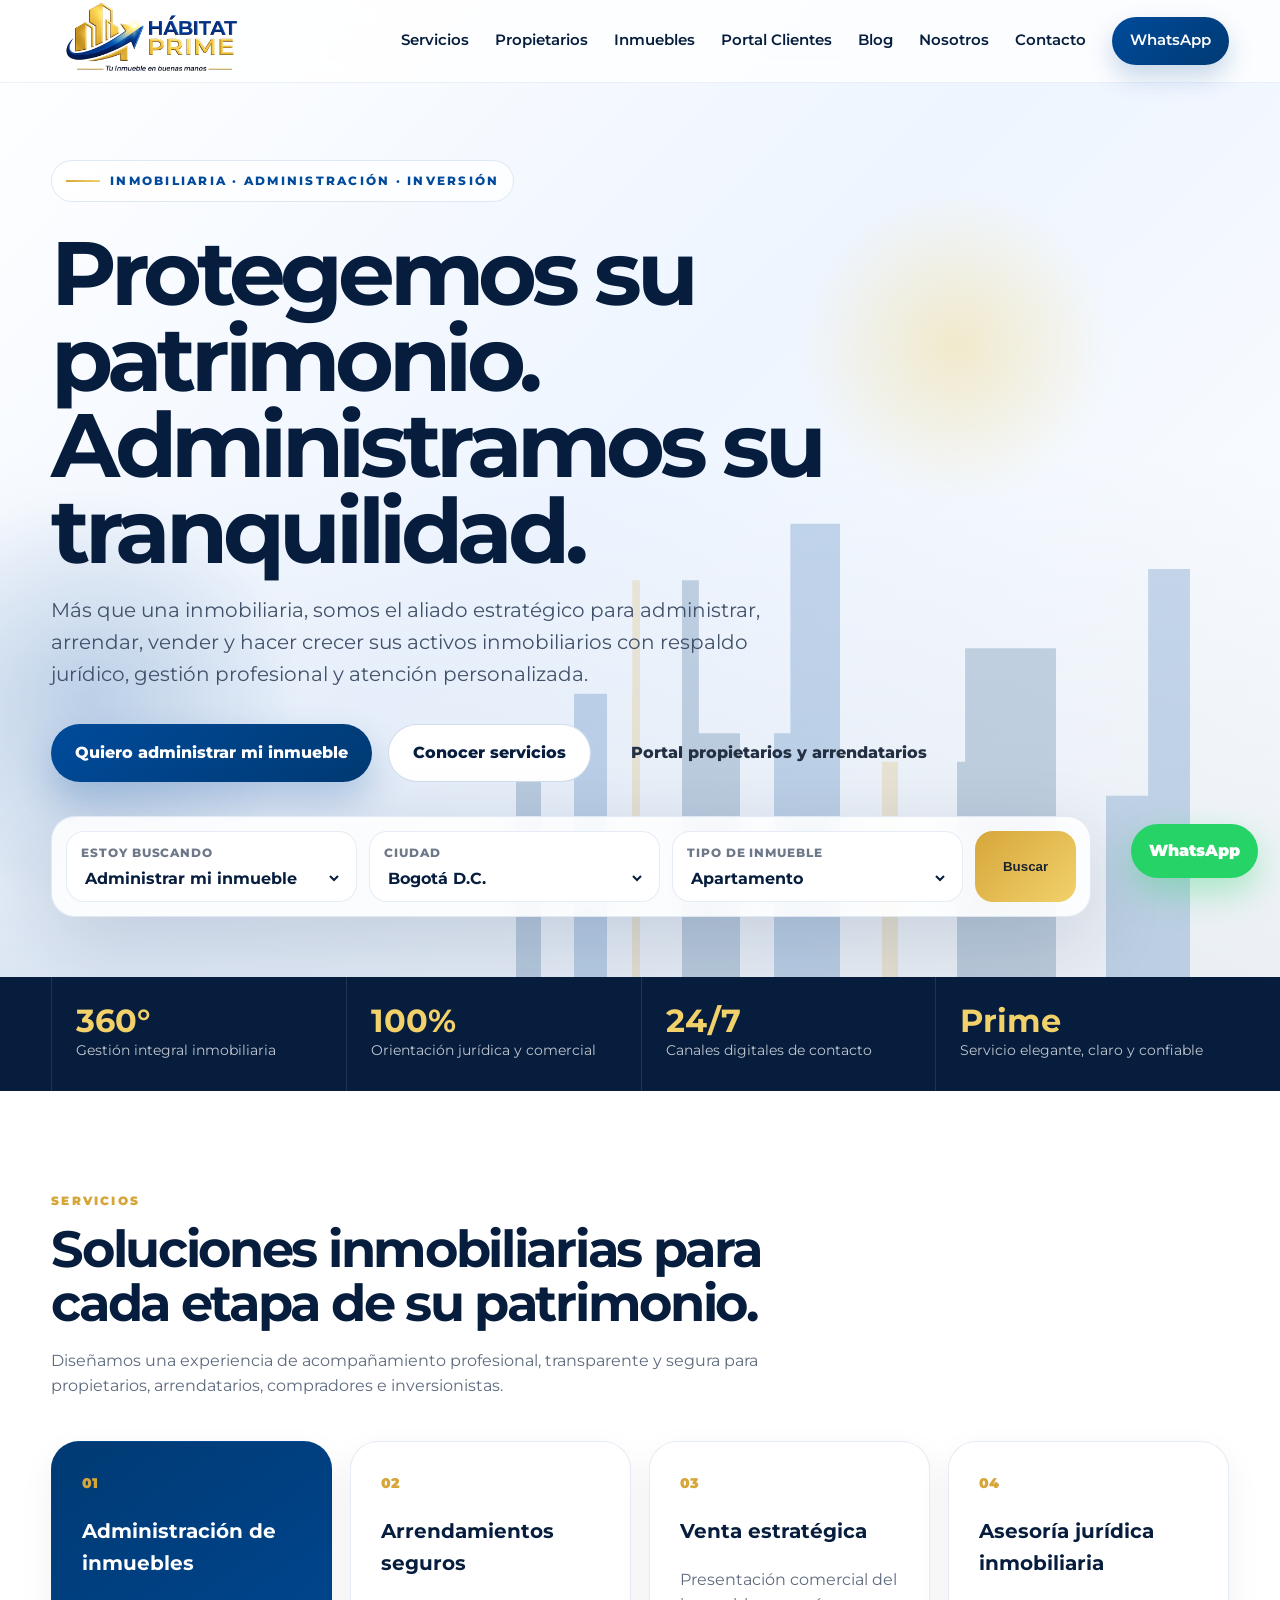
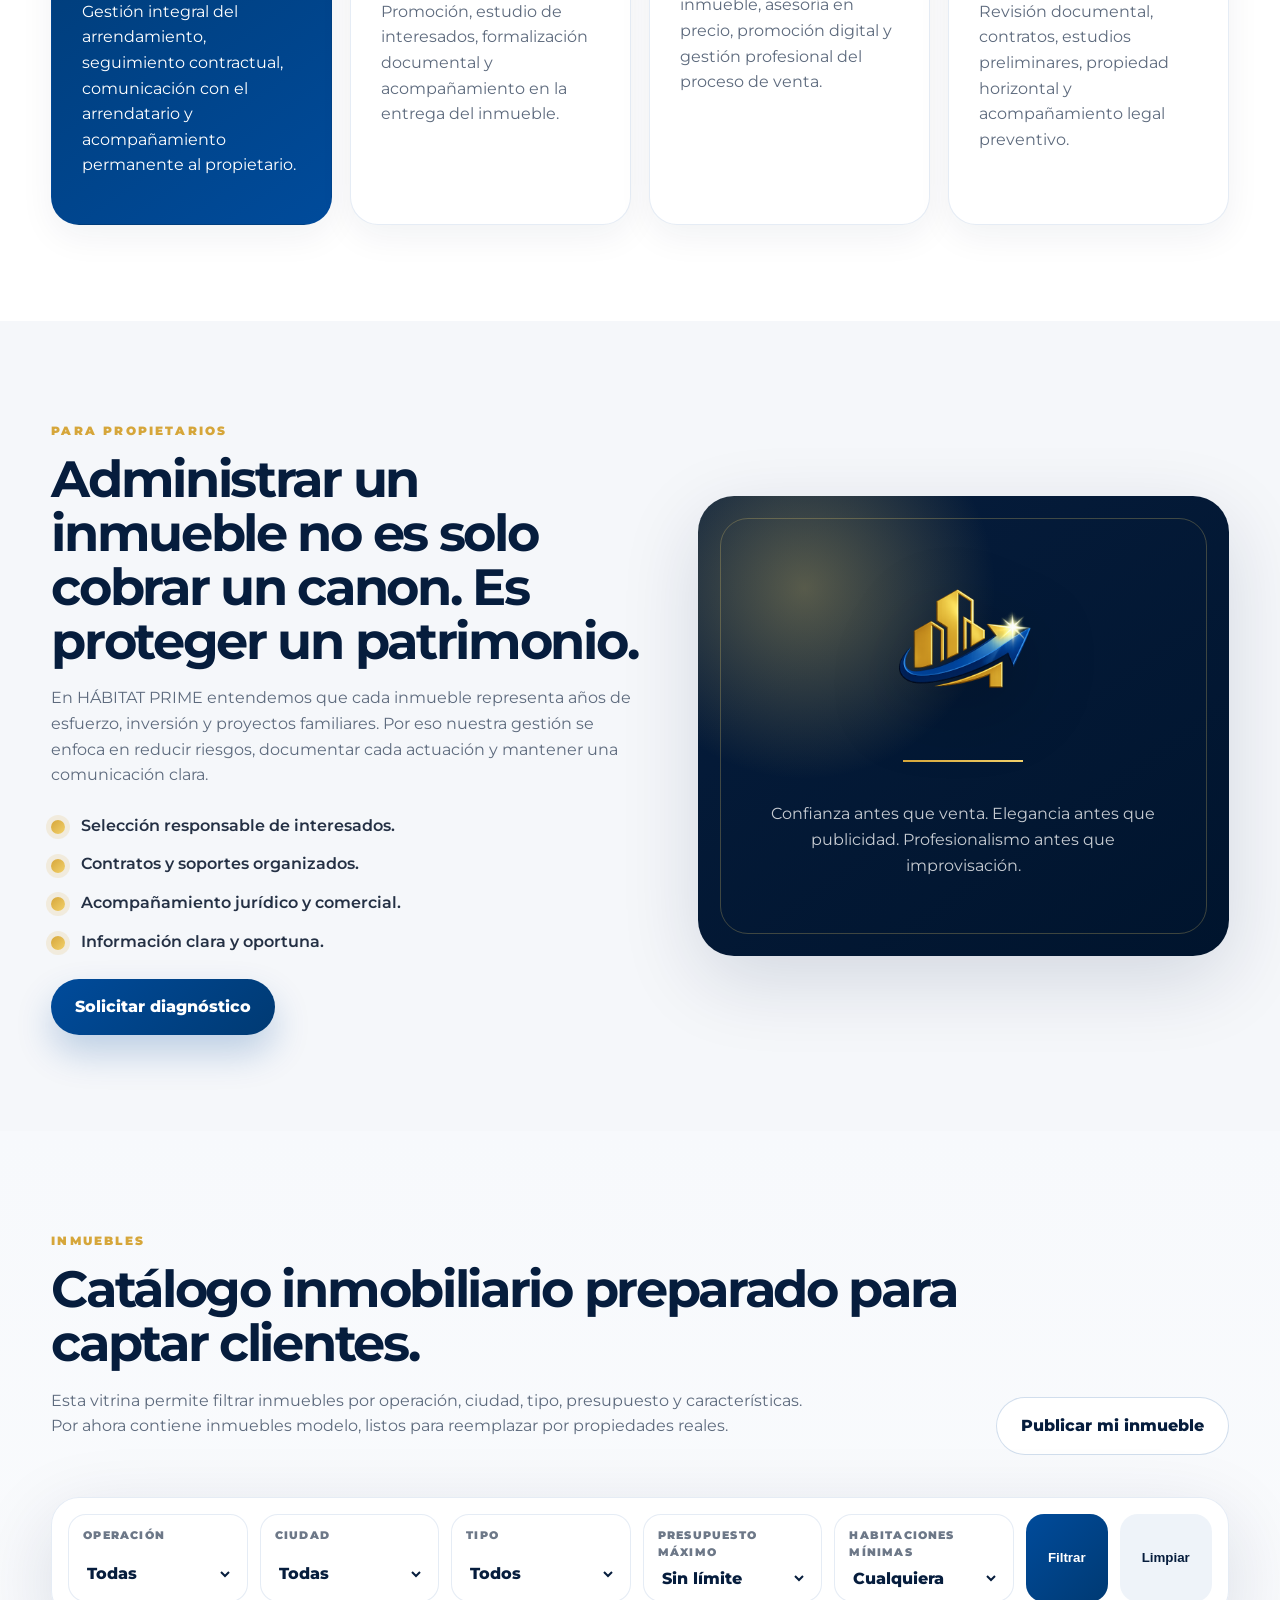
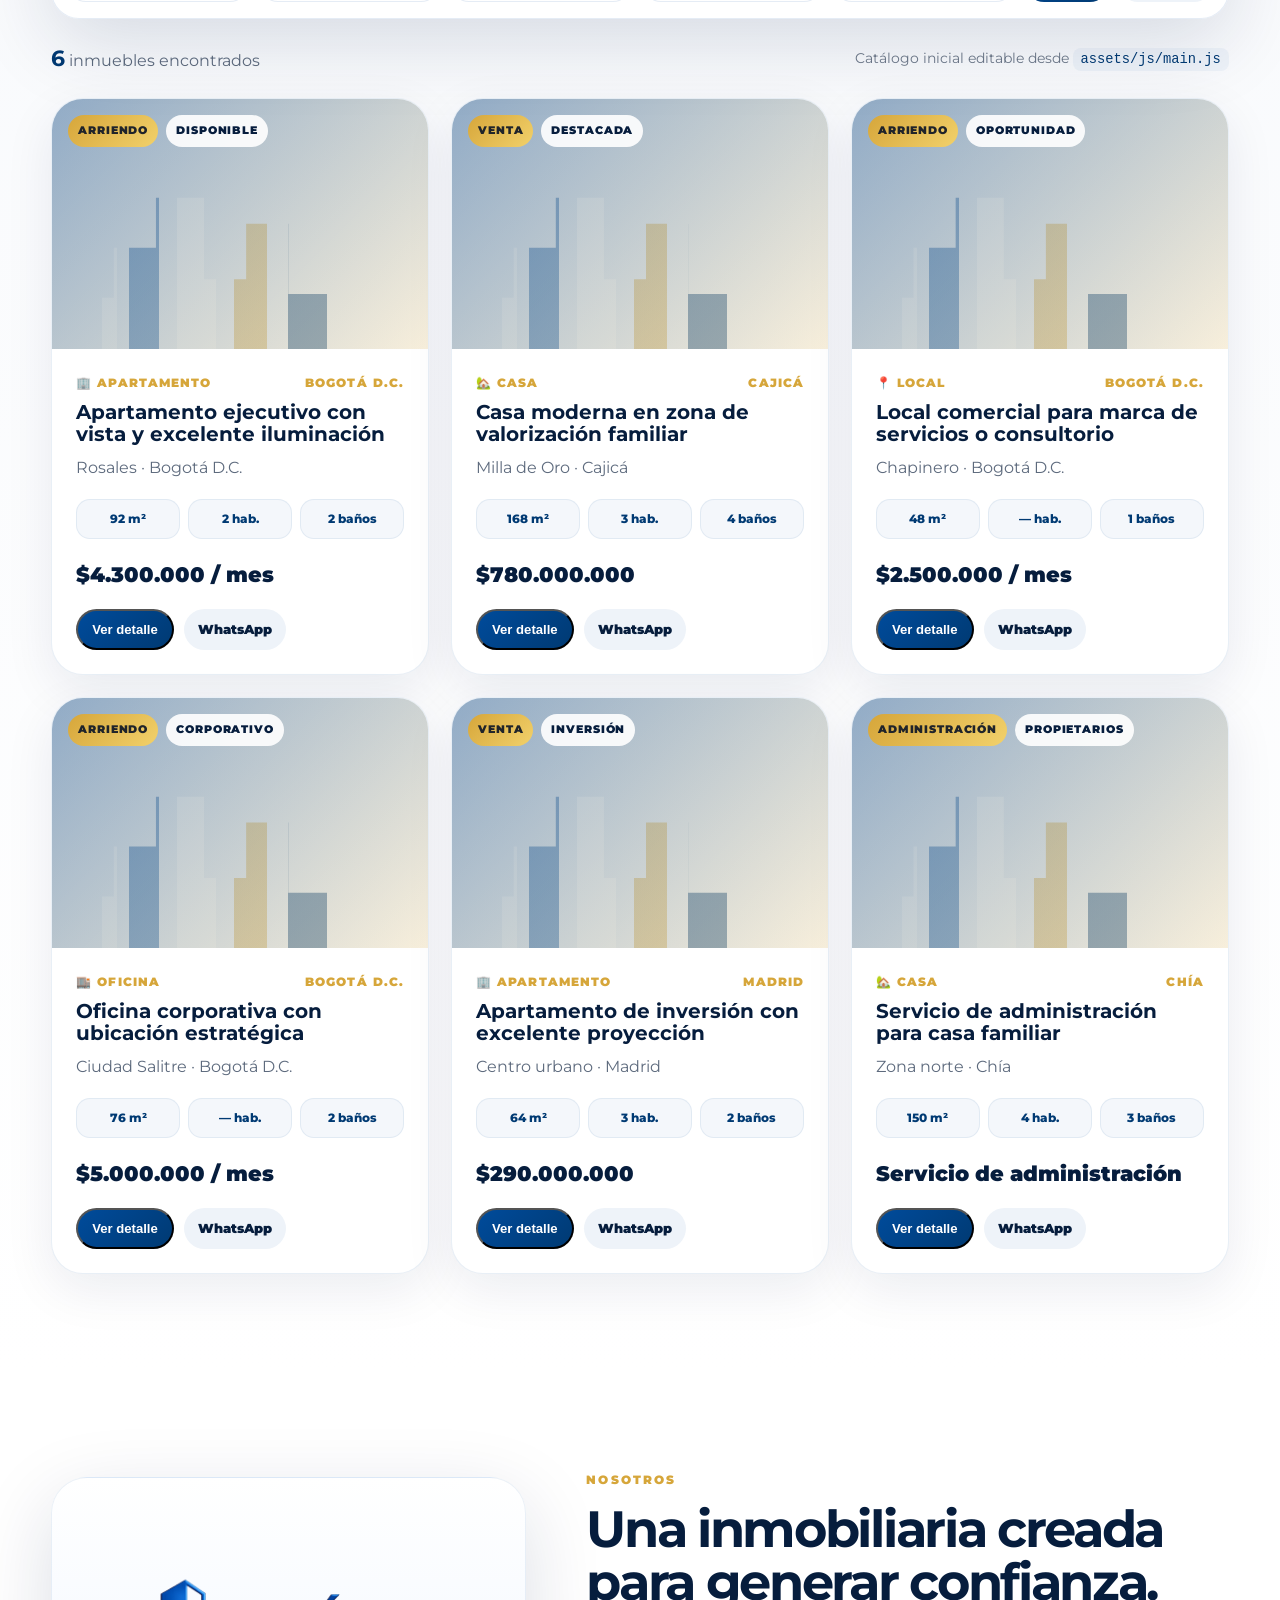
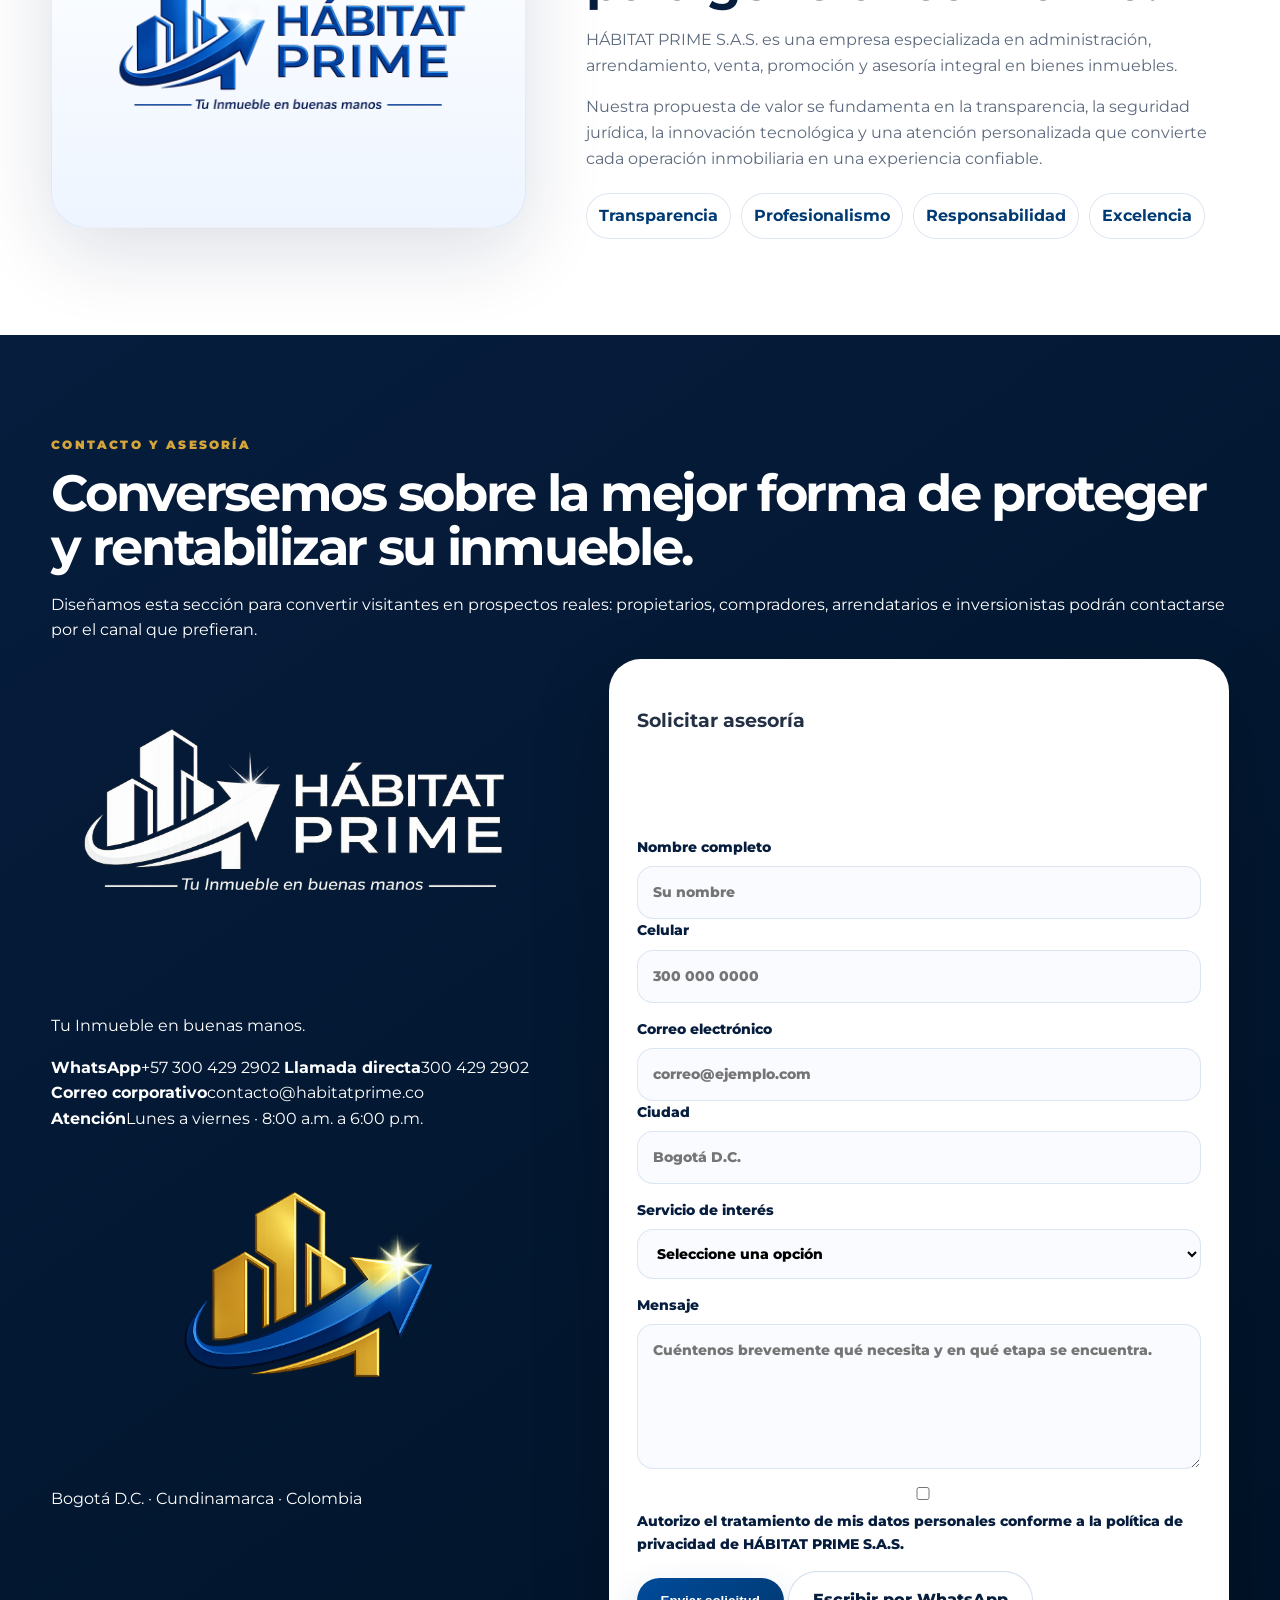
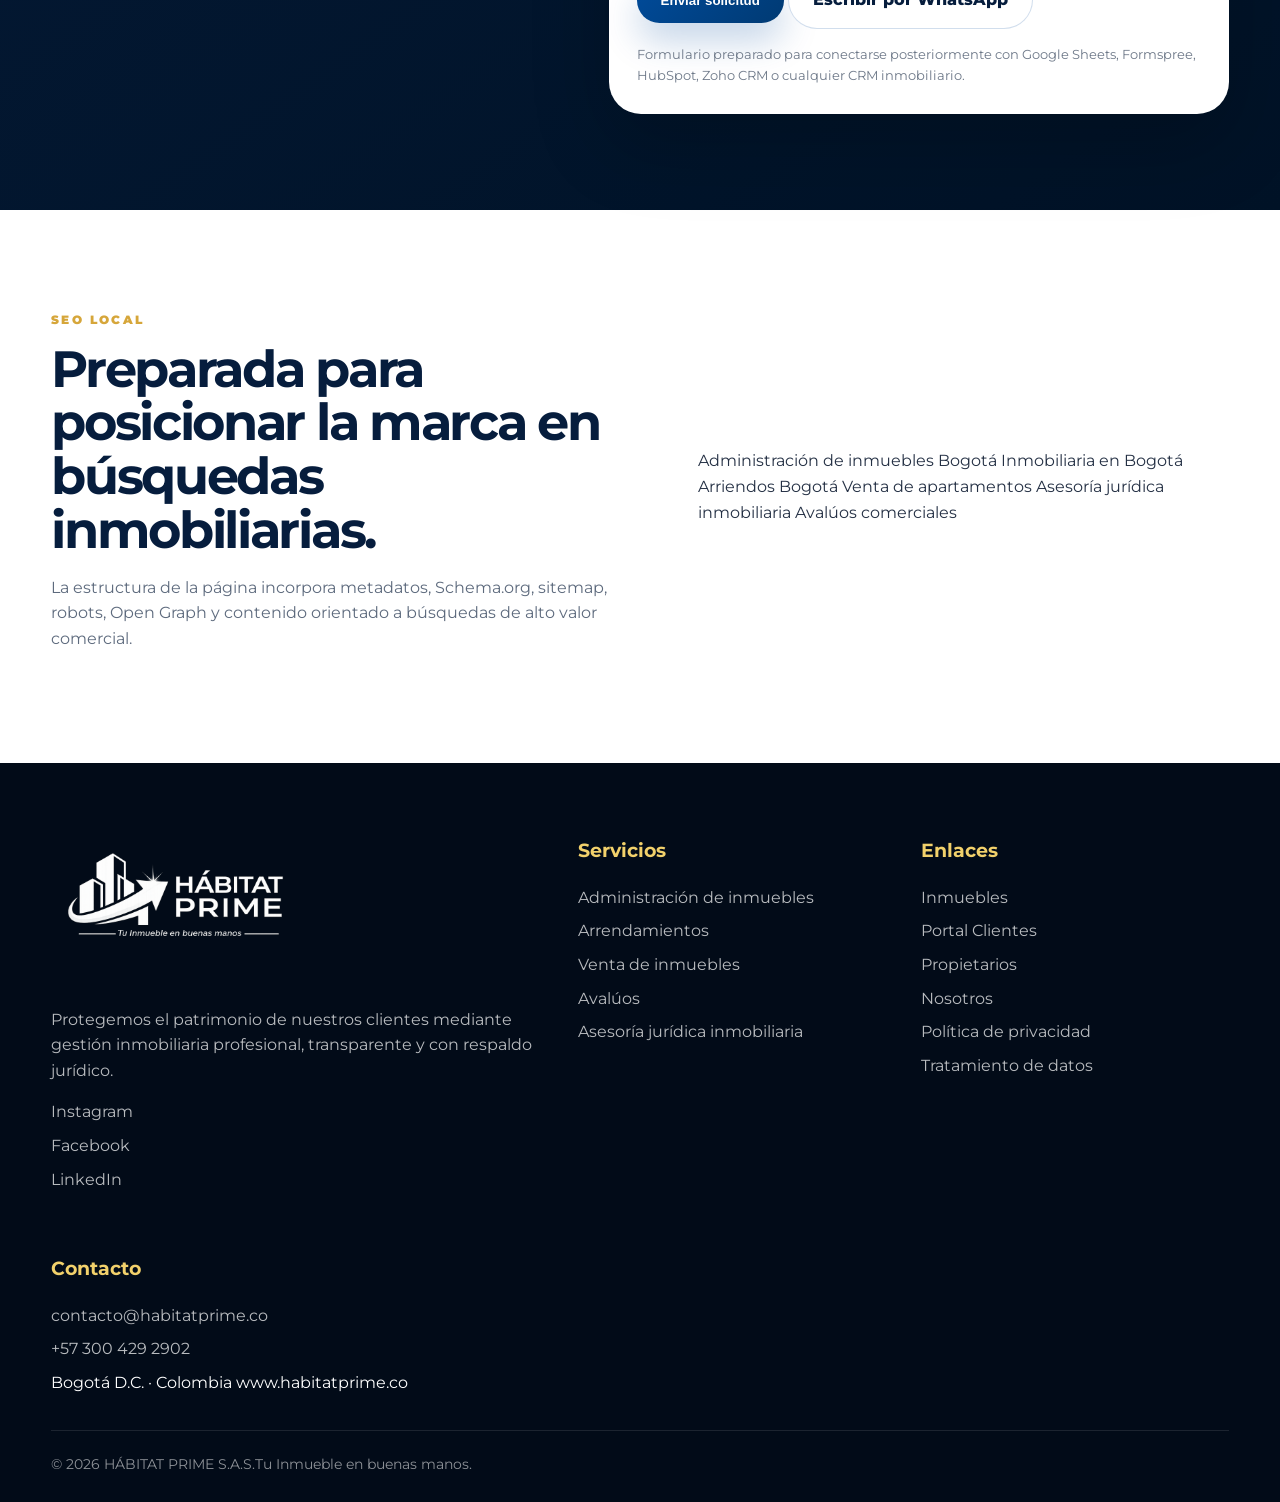
==== index.html @ bfdd6304 "Update index.html" ====
<!doctype html>
<html lang="es-CO">
<head>
  <meta charset="utf-8" />
  <meta name="viewport" content="width=device-width, initial-scale=1" />
  <title>HÁBITAT PRIME S.A.S. | Tu Inmueble en buenas manos</title>
  <meta name="description" content="HÁBITAT PRIME S.A.S. administra, arrienda y vende inmuebles con respaldo jurídico, transparencia y acompañamiento profesional en Colombia." />
  <meta name="theme-color" content="#003A73" />
  <link rel="canonical" href="https://www.habitatprime.co/" />
  <meta property="og:title" content="HÁBITAT PRIME S.A.S. | Tu Inmueble en buenas manos" />
  <meta property="og:description" content="Soluciones inmobiliarias integrales para proteger, administrar y hacer crecer su patrimonio." />
  <meta property="og:type" content="website" />
  <meta property="og:url" content="https://www.habitatprime.co/" />
  <meta property="og:image" content="https://www.habitatprime.co/assets/img/logo-oficial.png" />

  <meta name="robots" content="index, follow" />
  <meta name="author" content="HÁBITAT PRIME S.A.S." />
  <meta name="keywords" content="inmobiliaria Bogotá, administración de inmuebles, arriendos Bogotá, venta de inmuebles, asesoría jurídica inmobiliaria, HÁBITAT PRIME" />
  <meta property="og:site_name" content="HÁBITAT PRIME S.A.S." />
  <meta property="og:locale" content="es_CO" />
  <meta name="twitter:card" content="summary_large_image" />
  <meta name="twitter:title" content="HÁBITAT PRIME S.A.S. | Tu Inmueble en buenas manos" />
  <meta name="twitter:description" content="Administración, arriendo y venta de inmuebles con respaldo jurídico y gestión profesional." />
  <meta name="twitter:image" content="https://www.habitatprime.co/assets/img/logo-oficial.png" />
  <link rel="icon" href="assets/img/isotipo.png" />
  <link rel="preconnect" href="https://fonts.googleapis.com">
  <link rel="preconnect" href="https://fonts.gstatic.com" crossorigin>
  <link href="https://fonts.googleapis.com/css2?family=Montserrat:wght@400;500;600;700;800&display=swap" rel="stylesheet">
  <link rel="stylesheet" href="assets/css/styles.css" />
  <script type="application/ld+json">
  {
    "@context": "https://schema.org",
    "@type": "RealEstateAgent",
    "name": "HÁBITAT PRIME S.A.S.",
    "url": "https://www.habitatprime.co/",
    "logo": "https://www.habitatprime.co/assets/img/logo-oficial.png",
    "email": "contacto@habitatprime.co",
    "telephone": "+573004292902",
    "slogan": "Tu Inmueble en buenas manos",
    "areaServed": "Colombia",
    "sameAs": []
  }
  </script>
  <meta name="application-name" content="HÁBITAT PRIME Portal" />
</head>
<body>
  <a class="skip-link" href="#contenido">Saltar al contenido</a>
  <header class="site-header" id="top">
    <nav class="nav wrap" aria-label="Navegación principal">
      <a class="brand" href="#top" aria-label="HÁBITAT PRIME inicio">
        <img src="assets/img/logo-oficial.png" alt="HÁBITAT PRIME S.A.S." />
      </a>
      <button class="menu-toggle" type="button" aria-label="Abrir menú" aria-expanded="false">
        <span></span><span></span><span></span>
      </button>
      <div class="nav-links" data-menu>
        <a href="#servicios">Servicios</a>
        <a href="#propietarios">Propietarios</a>
        <a href="#inmuebles">Inmuebles</a>
        <a href="portal.html">Portal Clientes</a>
        
        <a href="blog.html">Blog</a>
        <a href="#nosotros">Nosotros</a>
        <a href="#contacto">Contacto</a>
        <a class="nav-cta" href="https://wa.me/573004292902?text=Hola%20H%C3%81BITAT%20PRIME%2C%20quiero%20recibir%20asesor%C3%ADa%20inmobiliaria." target="_blank" rel="noopener">WhatsApp</a>
      </div>
    </nav>
  </header>

  <main id="contenido">
    <section class="hero" aria-label="Portada HÁBITAT PRIME">
      <div class="hero-bg" aria-hidden="true">
        <div class="skyline"></div>
        <div class="orb orb-one"></div>
        <div class="orb orb-two"></div>
      </div>
      <div class="hero-content wrap">
        <div class="eyebrow"><span></span> Inmobiliaria · Administración · Inversión</div>
        <h1>Protegemos su patrimonio. Administramos su tranquilidad.</h1>
        <p>Más que una inmobiliaria, somos el aliado estratégico para administrar, arrendar, vender y hacer crecer sus activos inmobiliarios con respaldo jurídico, gestión profesional y atención personalizada.</p>
        <div class="hero-actions">
          <a class="btn btn-primary" href="https://wa.me/573004292902?text=Hola%20H%C3%81BITAT%20PRIME%2C%20quiero%20administrar%20mi%20inmueble." target="_blank" rel="noopener">Quiero administrar mi inmueble</a>
          <a class="btn btn-secondary" href="#servicios">Conocer servicios</a>
          <a class="btn btn-ghost" href="portal.html">Portal propietarios y arrendatarios</a>
        </div>
        <form class="search-card" aria-label="Buscador inicial de inmuebles" onsubmit="event.preventDefault(); window.location.hash='inmuebles';">
          <label>
            <span>Estoy buscando</span>
            <select>
              <option>Administrar mi inmueble</option>
              <option>Arrendar</option>
              <option>Comprar</option>
              <option>Vender</option>
            </select>
          </label>
          <label>
            <span>Ciudad</span>
            <select>
              <option>Bogotá D.C.</option>
              <option>Cundinamarca</option>
              <option>Otra ciudad</option>
            </select>
          </label>
          <label>
            <span>Tipo de inmueble</span>
            <select>
              <option>Apartamento</option>
              <option>Casa</option>
              <option>Local</option>
              <option>Oficina</option>
              <option>Bodega</option>
            </select>
          </label>
          <button type="submit">Buscar</button>
        </form>
      </div>
    </section>

    <section class="trust-band" aria-label="Indicadores de confianza">
      <div class="wrap trust-grid">
        <article><strong>360°</strong><span>Gestión integral inmobiliaria</span></article>
        <article><strong>100%</strong><span>Orientación jurídica y comercial</span></article>
        <article><strong>24/7</strong><span>Canales digitales de contacto</span></article>
        <article><strong>Prime</strong><span>Servicio elegante, claro y confiable</span></article>
      </div>
    </section>

    <section class="section services" id="servicios">
      <div class="wrap">
        <div class="section-head">
          <span class="section-kicker">Servicios</span>
          <h2>Soluciones inmobiliarias para cada etapa de su patrimonio.</h2>
          <p>Diseñamos una experiencia de acompañamiento profesional, transparente y segura para propietarios, arrendatarios, compradores e inversionistas.</p>
        </div>
        <div class="cards service-cards">
          <article class="card featured">
            <div class="icon">01</div>
            <h3>Administración de inmuebles</h3>
            <p>Gestión integral del arrendamiento, seguimiento contractual, comunicación con el arrendatario y acompañamiento permanente al propietario.</p>
          </article>
          <article class="card">
            <div class="icon">02</div>
            <h3>Arrendamientos seguros</h3>
            <p>Promoción, estudio de interesados, formalización documental y acompañamiento en la entrega del inmueble.</p>
          </article>
          <article class="card">
            <div class="icon">03</div>
            <h3>Venta estratégica</h3>
            <p>Presentación comercial del inmueble, asesoría en precio, promoción digital y gestión profesional del proceso de venta.</p>
          </article>
          <article class="card">
            <div class="icon">04</div>
            <h3>Asesoría jurídica inmobiliaria</h3>
            <p>Revisión documental, contratos, estudios preliminares, propiedad horizontal y acompañamiento legal preventivo.</p>
          </article>
        </div>
      </div>
    </section>

    <section class="section owners" id="propietarios">
      <div class="wrap split">
        <div>
          <span class="section-kicker">Para propietarios</span>
          <h2>Administrar un inmueble no es solo cobrar un canon. Es proteger un patrimonio.</h2>
          <p>En HÁBITAT PRIME entendemos que cada inmueble representa años de esfuerzo, inversión y proyectos familiares. Por eso nuestra gestión se enfoca en reducir riesgos, documentar cada actuación y mantener una comunicación clara.</p>
          <ul class="check-list">
            <li>Selección responsable de interesados.</li>
            <li>Contratos y soportes organizados.</li>
            <li>Acompañamiento jurídico y comercial.</li>
            <li>Información clara y oportuna.</li>
          </ul>
          <a class="btn btn-primary" href="https://wa.me/573004292902?text=Hola%20H%C3%81BITAT%20PRIME%2C%20tengo%20un%20inmueble%20y%20quiero%20conocer%20el%20servicio%20de%20administraci%C3%B3n." target="_blank" rel="noopener">Solicitar diagnóstico</a>
        </div>
        <div class="premium-panel" aria-hidden="true">
          <img src="assets/img/isotipo.png" alt="" />
          <div class="panel-line"></div>
          <p>Confianza antes que venta. Elegancia antes que publicidad. Profesionalismo antes que improvisación.</p>
        </div>
      </div>
    </section>

    <section class="section properties properties-v2" id="inmuebles">
      <div class="wrap">
        <div class="section-head property-head">
          <div>
            <span class="section-kicker">Inmuebles</span>
            <h2>Catálogo inmobiliario preparado para captar clientes.</h2>
            <p>Esta vitrina permite filtrar inmuebles por operación, ciudad, tipo, presupuesto y características. Por ahora contiene inmuebles modelo, listos para reemplazar por propiedades reales.</p>
          </div>
          <a class="btn btn-secondary" href="https://wa.me/573004292902?text=Hola%20H%C3%81BITAT%20PRIME%2C%20quiero%20publicar%20mi%20inmueble%20en%20la%20p%C3%A1gina%20web." target="_blank" rel="noopener">Publicar mi inmueble</a>
        </div>

        <form class="property-filter" id="propertyFilter" aria-label="Buscador profesional de inmuebles">
          <label>
            <span>Operación</span>
            <select name="operacion">
              <option value="">Todas</option>
              <option value="Arriendo">Arriendo</option>
              <option value="Venta">Venta</option>
              <option value="Administración">Administración</option>
            </select>
          </label>
          <label>
            <span>Ciudad</span>
            <select name="ciudad">
              <option value="">Todas</option>
              <option value="Bogotá D.C.">Bogotá D.C.</option>
              <option value="Cajicá">Cajicá</option>
              <option value="Chía">Chía</option>
              <option value="Madrid">Madrid</option>
            </select>
          </label>
          <label>
            <span>Tipo</span>
            <select name="tipo">
              <option value="">Todos</option>
              <option value="Apartamento">Apartamento</option>
              <option value="Casa">Casa</option>
              <option value="Local">Local</option>
              <option value="Oficina">Oficina</option>
            </select>
          </label>
          <label>
            <span>Presupuesto máximo</span>
            <select name="precio">
              <option value="">Sin límite</option>
              <option value="2500000">Hasta $2.500.000</option>
              <option value="5000000">Hasta $5.000.000</option>
              <option value="400000000">Hasta $400.000.000</option>
              <option value="800000000">Hasta $800.000.000</option>
            </select>
          </label>
          <label>
            <span>Habitaciones mínimas</span>
            <select name="habitaciones">
              <option value="">Cualquiera</option>
              <option value="1">1+</option>
              <option value="2">2+</option>
              <option value="3">3+</option>
              <option value="4">4+</option>
            </select>
          </label>
          <button type="submit">Filtrar</button>
          <button type="button" class="filter-clear" id="clearFilters">Limpiar</button>
        </form>

        <div class="property-tools">
          <p><strong id="propertyCount">0</strong> inmuebles encontrados</p>
          <div class="view-note">Catálogo inicial editable desde <code>assets/js/main.js</code></div>
        </div>

        <div class="property-grid property-grid-v2" id="propertyGrid" aria-live="polite"></div>

        <div class="empty-state" id="emptyState" hidden>
          <img src="assets/img/isotipo.png" alt="" />
          <h3>No encontramos inmuebles con esos filtros.</h3>
          <p>Podemos ayudarle a buscar una opción a la medida o recibir su inmueble para administración, arriendo o venta.</p>
          <a class="btn btn-primary" href="https://wa.me/573004292902?text=Hola%20H%C3%81BITAT%20PRIME%2C%20no%20encontr%C3%A9%20el%20inmueble%20que%20busco%20en%20la%20web.%20Quiero%20asesor%C3%ADa." target="_blank" rel="noopener">Recibir asesoría</a>
        </div>
      </div>
    </section>

    <dialog class="property-modal" id="propertyModal" aria-label="Detalle del inmueble">
      <button class="modal-close" type="button" data-close-modal aria-label="Cerrar detalle">×</button>
      <div class="modal-content" id="modalContent"></div>
    </dialog>

    <section class="section about" id="nosotros">
      <div class="wrap split reverse">
        <div class="about-card">
          <img src="assets/img/logo-azul.png" alt="HÁBITAT PRIME" />
        </div>
        <div>
          <span class="section-kicker">Nosotros</span>
          <h2>Una inmobiliaria creada para generar confianza.</h2>
          <p>HÁBITAT PRIME S.A.S. es una empresa especializada en administración, arrendamiento, venta, promoción y asesoría integral en bienes inmuebles.</p>
          <p>Nuestra propuesta de valor se fundamenta en la transparencia, la seguridad jurídica, la innovación tecnológica y una atención personalizada que convierte cada operación inmobiliaria en una experiencia confiable.</p>
          <div class="values">
            <span>Transparencia</span><span>Profesionalismo</span><span>Responsabilidad</span><span>Excelencia</span>
          </div>
        </div>
      </div>
    </section>

    <section class="section contact contact-premium" id="contacto">
      <div class="wrap contact-intro">
        <span class="section-kicker">Contacto y asesoría</span>
        <h2>Conversemos sobre la mejor forma de proteger y rentabilizar su inmueble.</h2>
        <p>Diseñamos esta sección para convertir visitantes en prospectos reales: propietarios, compradores, arrendatarios e inversionistas podrán contactarse por el canal que prefieran.</p>
      </div>

      <div class="wrap contact-grid contact-grid-v3">
        <aside class="contact-panel" aria-label="Datos de contacto HÁBITAT PRIME">
          <div class="contact-logo-card">
            <img src="assets/img/logo-blanco.png" alt="HÁBITAT PRIME S.A.S." />
            <p>Tu Inmueble en buenas manos.</p>
          </div>
          <div class="contact-methods">
            <a class="method" href="https://wa.me/573004292902?text=Hola%20H%C3%81BITAT%20PRIME%2C%20quiero%20recibir%20asesor%C3%ADa%20inmobiliaria." target="_blank" rel="noopener">
              <strong>WhatsApp</strong><span>+57 300 429 2902</span>
            </a>
            <a class="method" href="tel:+573004292902">
              <strong>Llamada directa</strong><span>300 429 2902</span>
            </a>
            <a class="method" href="mailto:contacto@habitatprime.co">
              <strong>Correo corporativo</strong><span>contacto@habitatprime.co</span>
            </a>
            <div class="method">
              <strong>Atención</strong><span>Lunes a viernes · 8:00 a.m. a 6:00 p.m.</span>
            </div>
          </div>
          <div class="map-card" role="img" aria-label="Mapa de cobertura en Bogotá y Cundinamarca">
            <div class="map-pin"><img src="assets/img/isotipo.png" alt="" /></div>
            <div class="map-lines"></div>
            <p>Bogotá D.C. · Cundinamarca · Colombia</p>
          </div>
        </aside>

        <form class="contact-form lead-form" id="leadForm" action="mailto:contacto@habitatprime.co" method="post" enctype="text/plain">
          <div class="form-head">
            <h3>Solicitar asesoría</h3>
            <p>Complete sus datos y prepararemos una orientación inicial sobre su necesidad inmobiliaria.</p>
          </div>
          <div class="form-row">
            <label>Nombre completo<input type="text" name="nombre" placeholder="Su nombre" required></label>
            <label>Celular<input type="tel" name="celular" placeholder="300 000 0000" required></label>
          </div>
          <div class="form-row">
            <label>Correo electrónico<input type="email" name="email" placeholder="correo@ejemplo.com" required></label>
            <label>Ciudad<input type="text" name="ciudad" placeholder="Bogotá D.C." required></label>
          </div>
          <label>Servicio de interés
            <select name="servicio" required>
              <option value="">Seleccione una opción</option>
              <option>Administración de inmueble</option>
              <option>Arrendamiento</option>
              <option>Venta de inmueble</option>
              <option>Compra de inmueble</option>
              <option>Avalúo comercial</option>
              <option>Asesoría jurídica inmobiliaria</option>
            </select>
          </label>
          <label>Mensaje<textarea name="mensaje" rows="5" placeholder="Cuéntenos brevemente qué necesita y en qué etapa se encuentra."></textarea></label>
          <label class="check-line"><input type="checkbox" required> Autorizo el tratamiento de mis datos personales conforme a la política de privacidad de HÁBITAT PRIME S.A.S.</label>
          <div class="form-actions">
            <button class="btn btn-primary" type="submit">Enviar solicitud</button>
            <a class="btn btn-secondary" href="https://wa.me/573004292902?text=Hola%20H%C3%81BITAT%20PRIME%2C%20quiero%20solicitar%20asesor%C3%ADa%20sobre%20un%20inmueble." target="_blank" rel="noopener">Escribir por WhatsApp</a>
          </div>
          <small>Formulario preparado para conectarse posteriormente con Google Sheets, Formspree, HubSpot, Zoho CRM o cualquier CRM inmobiliario.</small>
        </form>
      </div>
    </section>

    <section class="section seo-local" id="seo-local">
      <div class="wrap split">
        <div>
          <span class="section-kicker">SEO local</span>
          <h2>Preparada para posicionar la marca en búsquedas inmobiliarias.</h2>
          <p>La estructura de la página incorpora metadatos, Schema.org, sitemap, robots, Open Graph y contenido orientado a búsquedas de alto valor comercial.</p>
        </div>
        <div class="seo-tags" aria-label="Búsquedas objetivo">
          <span>Administración de inmuebles Bogotá</span>
          <span>Inmobiliaria en Bogotá</span>
          <span>Arriendos Bogotá</span>
          <span>Venta de apartamentos</span>
          <span>Asesoría jurídica inmobiliaria</span>
          <span>Avalúos comerciales</span>
        </div>
      </div>
    </section>
  </main>

  <footer class="footer footer-premium">
    <div class="wrap footer-grid footer-grid-v3">
      <div class="footer-brand">
        <img src="assets/img/logo-blanco.png" alt="HÁBITAT PRIME" />
        <p>Protegemos el patrimonio de nuestros clientes mediante gestión inmobiliaria profesional, transparente y con respaldo jurídico.</p>
        <div class="footer-social"><a href="#">Instagram</a><a href="#">Facebook</a><a href="#">LinkedIn</a></div>
      </div>
      <div>
        <h3>Servicios</h3>
        <a href="#servicios">Administración de inmuebles</a>
        <a href="#servicios">Arrendamientos</a>
        <a href="#servicios">Venta de inmuebles</a>
        <a href="#servicios">Avalúos</a>
        <a href="#servicios">Asesoría jurídica inmobiliaria</a>
      </div>
      <div>
        <h3>Enlaces</h3>
        <a href="#inmuebles">Inmuebles</a>
        <a href="portal.html">Portal Clientes</a>
        <a href="#propietarios">Propietarios</a>
        <a href="#nosotros">Nosotros</a>
        <a href="politica-privacidad.html">Política de privacidad</a>
        <a href="tratamiento-datos.html">Tratamiento de datos</a>
      </div>
      <div>
        <h3>Contacto</h3>
        <a href="mailto:contacto@habitatprime.co">contacto@habitatprime.co</a>
        <a href="tel:+573004292902">+57 300 429 2902</a>
        <span>Bogotá D.C. · Colombia</span>
        <span>www.habitatprime.co</span>
      </div>
    </div>
    <div class="wrap footer-bottom"><span>© <span id="year"></span> HÁBITAT PRIME S.A.S.</span><span>Tu Inmueble en buenas manos.</span></div>
  </footer>

  <a class="whatsapp-float" href="https://wa.me/573004292902?text=Hola%20H%C3%81BITAT%20PRIME%2C%20quiero%20recibir%20asesor%C3%ADa." target="_blank" rel="noopener" aria-label="Escribir por WhatsApp">WhatsApp</a>

  <script src="assets/js/main.js"></script>
</body>
</html>
---- assets/css/styles.css ----
:root{--blue:#004B9B;--blue-dark:#003A73;--navy:#061D3D;--gold:#D6A63A;--gold-light:#F2D16B;--white:#fff;--gray:#F5F7FA;--text:#243044;--muted:#6D7888;--shadow:0 24px 80px rgba(0,30,73,.14);--radius:28px}*{box-sizing:border-box}html{scroll-behavior:smooth}body{margin:0;font-family:Montserrat,system-ui,-apple-system,Segoe UI,sans-serif;color:var(--text);background:#fff;line-height:1.6}a{color:inherit;text-decoration:none}img{max-width:100%;display:block}.wrap{width:min(1180px,92%);margin-inline:auto}.skip-link{position:absolute;left:-999px;top:10px;background:#fff;color:#000;padding:10px;z-index:999}.skip-link:focus{left:10px}.site-header{position:fixed;top:0;left:0;right:0;z-index:50;background:rgba(255,255,255,.78);backdrop-filter:blur(16px);border-bottom:1px solid rgba(0,75,155,.08)}.nav{height:82px;display:flex;align-items:center;justify-content:space-between}.brand img{width:210px}.nav-links{display:flex;align-items:center;gap:26px;font-weight:600;font-size:.92rem}.nav-links a{color:var(--navy)}.nav-links a:not(.nav-cta):hover{color:var(--blue)}.nav-cta{background:linear-gradient(135deg,var(--blue),var(--blue-dark));color:#fff!important;padding:12px 18px;border-radius:999px;box-shadow:0 12px 26px rgba(0,75,155,.22)}.menu-toggle{display:none;background:none;border:0;width:42px;height:42px}.menu-toggle span{display:block;height:2px;background:var(--navy);margin:7px}.hero{position:relative;min-height:100svh;display:grid;align-items:center;overflow:hidden;padding:120px 0 60px;background:linear-gradient(135deg,#fff 0%,#eef5ff 48%,#fff 100%)}.hero-bg{position:absolute;inset:0;overflow:hidden}.hero-bg:before{content:"";position:absolute;inset:auto -10% 0 -10%;height:54%;background:linear-gradient(180deg,transparent,rgba(0,58,115,.08))}.skyline{position:absolute;right:-4%;bottom:0;width:65%;height:58%;opacity:.2;background:linear-gradient(90deg,transparent 2%,var(--blue-dark) 2% 5%,transparent 5% 9%,var(--blue) 9% 13%,transparent 13% 16%,var(--gold) 16% 17%,transparent 17% 22%,var(--blue-dark) 22% 29%,transparent 29% 33%,var(--blue) 33% 41%,transparent 41% 46%,var(--gold) 46% 48%,transparent 48% 55%,var(--blue-dark) 55% 67%,transparent 67% 73%,var(--blue) 73% 83%,transparent 83%);clip-path:polygon(0 65%,8% 65%,8% 50%,16% 50%,16% 30%,24% 30%,24% 57%,35% 57%,35% 20%,46% 20%,46% 62%,56% 62%,56% 42%,67% 42%,67% 68%,78% 68%,78% 28%,90% 28%,90% 72%,100% 72%,100% 100%,0 100%)}.orb{position:absolute;border-radius:50%;filter:blur(5px)}.orb-one{width:340px;height:340px;right:12%;top:18%;background:radial-gradient(circle,var(--gold-light),transparent 65%);opacity:.35}.orb-two{width:420px;height:420px;left:-120px;bottom:7%;background:radial-gradient(circle,rgba(0,75,155,.2),transparent 70%)}.hero-content{position:relative;z-index:2;padding-top:40px}.eyebrow{display:inline-flex;align-items:center;gap:10px;text-transform:uppercase;letter-spacing:.18em;font-weight:800;color:var(--blue);font-size:.78rem;background:rgba(255,255,255,.72);padding:10px 14px;border:1px solid rgba(0,75,155,.12);border-radius:999px}.eyebrow span{width:34px;height:2px;background:linear-gradient(90deg,var(--gold),var(--gold-light))}.hero h1{max-width:900px;margin:28px 0 18px;font-size:clamp(2.5rem,7vw,6.2rem);line-height:.96;letter-spacing:-.06em;color:var(--navy)}.hero p{max-width:750px;font-size:clamp(1rem,2vw,1.25rem);color:#42516a}.hero-actions{display:flex;gap:16px;flex-wrap:wrap;margin:34px 0}.btn{display:inline-flex;align-items:center;justify-content:center;border-radius:999px;padding:15px 24px;font-weight:800;transition:.25s ease;border:0;cursor:pointer}.btn-primary{background:linear-gradient(135deg,var(--blue),var(--blue-dark));color:#fff;box-shadow:0 18px 36px rgba(0,75,155,.23)}.btn-primary:hover{transform:translateY(-2px)}.btn-secondary{border:1px solid rgba(0,75,155,.18);background:#fff;color:var(--navy)}.search-card{display:grid;grid-template-columns:1fr 1fr 1fr auto;gap:12px;max-width:1040px;background:rgba(255,255,255,.86);backdrop-filter:blur(18px);padding:14px;border:1px solid rgba(0,75,155,.1);border-radius:24px;box-shadow:var(--shadow)}.search-card label{display:grid;gap:6px;background:#fff;border:1px solid rgba(0,75,155,.1);border-radius:18px;padding:12px 14px}.search-card span{font-size:.72rem;text-transform:uppercase;font-weight:800;color:var(--muted);letter-spacing:.08em}.search-card select{border:0;outline:0;font:inherit;font-weight:700;color:var(--navy);background:transparent}.search-card button{border:0;border-radius:18px;padding:0 28px;background:linear-gradient(135deg,var(--gold),var(--gold-light));font-weight:900;color:#1b2430;cursor:pointer}.trust-band{background:var(--navy);color:#fff}.trust-grid{display:grid;grid-template-columns:repeat(4,1fr);gap:1px}.trust-grid article{padding:28px 24px;border-left:1px solid rgba(255,255,255,.1)}.trust-grid strong{display:block;font-size:2rem;color:var(--gold-light);line-height:1}.trust-grid span{font-size:.9rem;color:rgba(255,255,255,.75)}.section{padding:96px 0}.section-head{max-width:800px;margin-bottom:42px}.section-head.compact{display:flex;align-items:end;justify-content:space-between;gap:20px;max-width:none}.section-kicker{display:inline-block;text-transform:uppercase;letter-spacing:.18em;font-weight:900;color:var(--gold);font-size:.76rem;margin-bottom:12px}.section h2{font-size:clamp(2rem,4vw,3.8rem);line-height:1.05;letter-spacing:-.045em;color:var(--navy);margin:0 0 18px}.section p{color:#5d6a7d}.cards{display:grid;grid-template-columns:repeat(4,1fr);gap:18px}.card{background:#fff;border:1px solid rgba(0,75,155,.1);padding:30px;border-radius:var(--radius);box-shadow:0 12px 35px rgba(0,30,73,.06);transition:.25s ease}.card:hover{transform:translateY(-6px);box-shadow:var(--shadow)}.card.featured{background:linear-gradient(145deg,var(--blue-dark),var(--blue));color:#fff}.card.featured p,.card.featured h3{color:#fff}.icon{font-weight:900;color:var(--gold);font-size:.9rem}.card h3{color:var(--navy);font-size:1.25rem}.owners,.properties{background:var(--gray)}.split{display:grid;grid-template-columns:1.05fr .95fr;gap:60px;align-items:center}.split.reverse{grid-template-columns:.85fr 1.15fr}.check-list{list-style:none;padding:0;margin:25px 0;display:grid;gap:13px}.check-list li{position:relative;padding-left:30px;font-weight:600}.check-list li:before{content:"";position:absolute;left:0;top:.45em;width:14px;height:14px;border-radius:50%;background:linear-gradient(135deg,var(--gold),var(--gold-light));box-shadow:0 0 0 5px rgba(214,166,58,.15)}.premium-panel{min-height:460px;border-radius:36px;background:radial-gradient(circle at 20% 20%,rgba(242,209,107,.35),transparent 34%),linear-gradient(145deg,var(--navy),#00142d);display:grid;place-items:center;padding:50px;box-shadow:var(--shadow);color:#fff;position:relative;overflow:hidden}.premium-panel:after{content:"";position:absolute;inset:22px;border:1px solid rgba(242,209,107,.25);border-radius:28px}.premium-panel img{width:270px;filter:drop-shadow(0 20px 35px rgba(0,0,0,.28));z-index:1}.premium-panel p{z-index:1;text-align:center;color:rgba(255,255,255,.78);max-width:420px}.panel-line{width:120px;height:2px;background:linear-gradient(90deg,var(--gold),var(--gold-light));z-index:1}.property-grid{display:grid;grid-template-columns:repeat(3,1fr);gap:22px}.property-card{background:#fff;border-radius:30px;overflow:hidden;box-shadow:0 14px 45px rgba(0,30,73,.08);border:1px solid rgba(0,75,155,.08)}.property-image{height:260px;display:flex;align-items:flex-start;justify-content:flex-start;padding:20px;background-size:cover;background-position:center}.property-image span{background:rgba(255,255,255,.88);color:var(--navy);font-size:.75rem;text-transform:uppercase;font-weight:900;letter-spacing:.08em;padding:8px 12px;border-radius:999px}.image-a{background:linear-gradient(135deg,rgba(0,58,115,.3),rgba(214,166,58,.18)),linear-gradient(45deg,#dfe8f3,#fff)}.image-b{background:linear-gradient(135deg,rgba(0,75,155,.28),rgba(242,209,107,.22)),linear-gradient(45deg,#f4efe5,#fff)}.image-c{background:linear-gradient(135deg,rgba(6,29,61,.45),rgba(0,75,155,.25)),linear-gradient(45deg,#e8edf4,#fff)}.property-info{padding:26px}.property-info small{text-transform:uppercase;letter-spacing:.12em;color:var(--gold);font-weight:900}.property-info h3{color:var(--navy);line-height:1.15}.property-info a{font-weight:900;color:var(--blue)}.about-card{border-radius:36px;background:linear-gradient(180deg,#fff,#eef5ff);padding:50px;border:1px solid rgba(0,75,155,.08);box-shadow:var(--shadow)}.values{display:flex;flex-wrap:wrap;gap:10px;margin-top:22px}.values span{padding:9px 12px;border:1px solid rgba(0,75,155,.13);border-radius:999px;font-weight:700;color:var(--blue-dark);background:#fff}.contact{background:linear-gradient(145deg,var(--navy),#001226);color:#fff}.contact h2,.contact p{color:#fff}.contact-grid{display:grid;grid-template-columns:.9fr 1.1fr;gap:50px;align-items:start}.contact-lines{display:grid;gap:12px;margin-top:25px}.contact-lines a,.contact-lines span{color:rgba(255,255,255,.82);font-weight:700}.contact-form{background:#fff;color:var(--text);border-radius:32px;padding:28px;display:grid;gap:15px;box-shadow:0 30px 80px rgba(0,0,0,.2)}.contact-form label{display:grid;gap:7px;font-weight:800;color:var(--navy);font-size:.9rem}.contact-form input,.contact-form select,.contact-form textarea{width:100%;border:1px solid rgba(0,75,155,.12);border-radius:16px;padding:14px 15px;font:inherit;outline:0;background:#f9fbfe}.contact-form small{color:var(--muted)}.footer{background:#020b18;color:#fff;padding:54px 0 26px}.footer-grid{display:grid;grid-template-columns:1.6fr 1fr 1fr;gap:35px}.footer img{width:260px}.footer p{color:rgba(255,255,255,.72)}.footer h3{color:var(--gold-light)}.footer a{display:block;color:rgba(255,255,255,.72);margin:8px 0}.footer-bottom{border-top:1px solid rgba(255,255,255,.1);margin-top:35px;padding-top:22px;color:rgba(255,255,255,.55);font-size:.9rem}.whatsapp-float{position:fixed;right:22px;bottom:22px;z-index:60;background:#25D366;color:#fff;font-weight:900;padding:14px 18px;border-radius:999px;box-shadow:0 14px 35px rgba(37,211,102,.35)}@media (max-width:980px){.menu-toggle{display:block}.nav-links{position:absolute;top:82px;left:4%;right:4%;display:none;flex-direction:column;align-items:stretch;background:#fff;border:1px solid rgba(0,75,155,.12);border-radius:24px;padding:20px;box-shadow:var(--shadow)}.nav-links.open{display:flex}.search-card,.trust-grid,.cards,.property-grid,.split,.split.reverse,.contact-grid,.footer-grid{grid-template-columns:1fr}.section-head.compact{display:block}.hero{padding-top:115px}.brand img{width:180px}.premium-panel{min-height:360px}.footer img{width:220px}}@media (max-width:620px){.hero h1{font-size:3rem}.hero-actions{flex-direction:column}.btn{width:100%}.section{padding:72px 0}.search-card{padding:10px}.search-card button{min-height:54px}.trust-grid article{padding:22px}.nav{height:74px}.nav-links{top:74px}.brand img{width:160px}}

/* ENTREGA 2 · Catálogo inmobiliario premium */
.properties-v2{background:linear-gradient(180deg,#f7f9fc 0%,#fff 100%)}
.property-head{display:grid;grid-template-columns:1fr auto;gap:28px;align-items:end;max-width:none}.property-head p{max-width:760px}.property-filter{display:grid;grid-template-columns:repeat(5,1fr) auto auto;gap:12px;padding:16px;background:rgba(255,255,255,.92);border:1px solid rgba(0,75,155,.1);border-radius:28px;box-shadow:var(--shadow);position:relative;z-index:2;margin-bottom:22px}.property-filter label{display:grid;gap:6px;background:#fff;border:1px solid rgba(0,75,155,.1);border-radius:18px;padding:12px 14px}.property-filter span{font-size:.68rem;text-transform:uppercase;letter-spacing:.11em;font-weight:900;color:var(--muted)}.property-filter select{border:0;outline:0;background:transparent;font:inherit;font-weight:800;color:var(--navy);min-width:0}.property-filter button{border:0;border-radius:18px;padding:0 22px;font-weight:900;cursor:pointer}.property-filter button[type="submit"]{background:linear-gradient(135deg,var(--blue),var(--blue-dark));color:#fff}.filter-clear{background:#eef3f9;color:var(--navy)}.property-tools{display:flex;align-items:center;justify-content:space-between;gap:18px;margin:18px 0 22px;color:var(--muted)}.property-tools p{margin:0}.property-tools strong{color:var(--blue-dark);font-size:1.4rem}.view-note{font-size:.86rem}.view-note code{background:#eef3f9;color:var(--blue-dark);padding:4px 8px;border-radius:8px}.property-grid-v2{grid-template-columns:repeat(3,1fr)}.property-card-v2{position:relative;background:#fff;border:1px solid rgba(0,75,155,.09);border-radius:32px;overflow:hidden;box-shadow:0 16px 50px rgba(0,30,73,.08);transition:.25s ease}.property-card-v2:hover{transform:translateY(-7px);box-shadow:var(--shadow)}.property-visual{height:250px;position:relative;overflow:hidden;background:linear-gradient(135deg,#dfe8f3,#fff)}.property-visual::before{content:"";position:absolute;inset:0;background:linear-gradient(135deg,rgba(0,58,115,.35),rgba(214,166,58,.18));z-index:1}.property-visual::after{content:"";position:absolute;left:10%;right:10%;bottom:0;height:74%;background:linear-gradient(90deg,transparent 0 4%,rgba(255,255,255,.55) 4% 9%,transparent 9% 13%,rgba(0,75,155,.36) 13% 23%,transparent 23% 29%,rgba(255,255,255,.62) 29% 42%,transparent 42% 48%,rgba(214,166,58,.36) 48% 59%,transparent 59% 66%,rgba(0,58,115,.4) 66% 79%,transparent 79%);clip-path:polygon(0 72%,8% 72%,8% 45%,22% 45%,22% 18%,38% 18%,38% 62%,52% 62%,52% 32%,66% 32%,66% 70%,82% 70%,82% 25%,100% 25%,100% 100%,0 100%);z-index:0}.property-badges{position:absolute;z-index:2;top:16px;left:16px;right:16px;display:flex;gap:8px;flex-wrap:wrap}.badge{display:inline-flex;align-items:center;border-radius:999px;padding:7px 10px;font-size:.68rem;letter-spacing:.08em;text-transform:uppercase;font-weight:900;background:rgba(255,255,255,.9);color:var(--navy)}.badge.gold{background:linear-gradient(135deg,var(--gold),var(--gold-light));color:#20242a}.property-body{padding:24px}.property-meta{display:flex;justify-content:space-between;gap:12px;font-size:.75rem;text-transform:uppercase;letter-spacing:.09em;font-weight:900;color:var(--gold);margin-bottom:8px}.property-body h3{margin:0 0 10px;color:var(--navy);line-height:1.13;font-size:1.24rem}.property-location{color:#5d6a7d;margin:0 0 15px}.property-features{display:grid;grid-template-columns:repeat(3,1fr);gap:8px;margin:18px 0}.property-features span{background:#f4f7fb;border:1px solid rgba(0,75,155,.08);border-radius:14px;padding:9px 8px;text-align:center;font-size:.78rem;font-weight:800;color:var(--blue-dark)}.property-price{font-size:1.34rem;font-weight:900;color:var(--navy);margin:12px 0}.property-actions{display:flex;gap:10px;flex-wrap:wrap;margin-top:18px}.btn-mini{display:inline-flex;align-items:center;justify-content:center;border-radius:999px;padding:10px 14px;font-size:.82rem;font-weight:900}.btn-mini.primary{background:linear-gradient(135deg,var(--blue),var(--blue-dark));color:#fff}.btn-mini.secondary{background:#eef3f9;color:var(--navy)}.empty-state{text-align:center;padding:50px 20px;border:1px dashed rgba(0,75,155,.2);border-radius:30px;background:#fff}.empty-state img{width:110px;margin:0 auto 14px}.empty-state h3{color:var(--navy);font-size:1.6rem}.property-modal{border:0;border-radius:34px;padding:0;width:min(920px,92vw);box-shadow:0 30px 110px rgba(0,0,0,.38);overflow:hidden}.property-modal::backdrop{background:rgba(2,11,24,.68);backdrop-filter:blur(6px)}.modal-close{position:absolute;right:18px;top:18px;z-index:4;border:0;width:42px;height:42px;border-radius:50%;background:#fff;color:var(--navy);font-size:1.8rem;line-height:1;cursor:pointer;box-shadow:0 8px 25px rgba(0,0,0,.15)}.modal-hero{min-height:280px;display:grid;align-items:end;padding:34px;background:linear-gradient(135deg,rgba(0,58,115,.9),rgba(0,75,155,.75)),linear-gradient(45deg,#dfe8f3,#fff);color:#fff;position:relative;overflow:hidden}.modal-hero::after{content:"";position:absolute;right:-60px;bottom:-70px;width:260px;height:260px;background:url('../img/isotipo.png') center/contain no-repeat;opacity:.16}.modal-hero h3{font-size:clamp(2rem,4vw,3.2rem);line-height:1;margin:12px 0;max-width:720px}.modal-hero p{color:rgba(255,255,255,.83);max-width:680px}.modal-main{display:grid;grid-template-columns:1fr .72fr;gap:28px;padding:32px}.modal-main h4{color:var(--navy);font-size:1.2rem;margin:0 0 12px}.modal-list{list-style:none;margin:0;padding:0;display:grid;gap:10px}.modal-list li{padding-left:26px;position:relative}.modal-list li:before{content:"";position:absolute;left:0;top:.5em;width:12px;height:12px;border-radius:50%;background:linear-gradient(135deg,var(--gold),var(--gold-light))}.modal-side{background:#f5f7fa;border-radius:24px;padding:22px}.modal-side .property-price{font-size:1.6rem}.modal-side a{width:100%;margin-top:10px}.modal-disclaimer{font-size:.78rem;color:var(--muted);margin-top:12px}@media (max-width:1120px){.property-filter{grid-template-columns:repeat(3,1fr)}.property-filter button{min-height:52px}.property-head{grid-template-columns:1fr}}@media (max-width:980px){.property-grid-v2,.modal-main{grid-template-columns:1fr}.property-filter{grid-template-columns:1fr 1fr}.property-tools{align-items:flex-start;flex-direction:column}}@media (max-width:620px){.property-filter{grid-template-columns:1fr}.property-features{grid-template-columns:1fr 1fr}.modal-main,.modal-hero{padding:24px}.property-modal{width:96vw}}
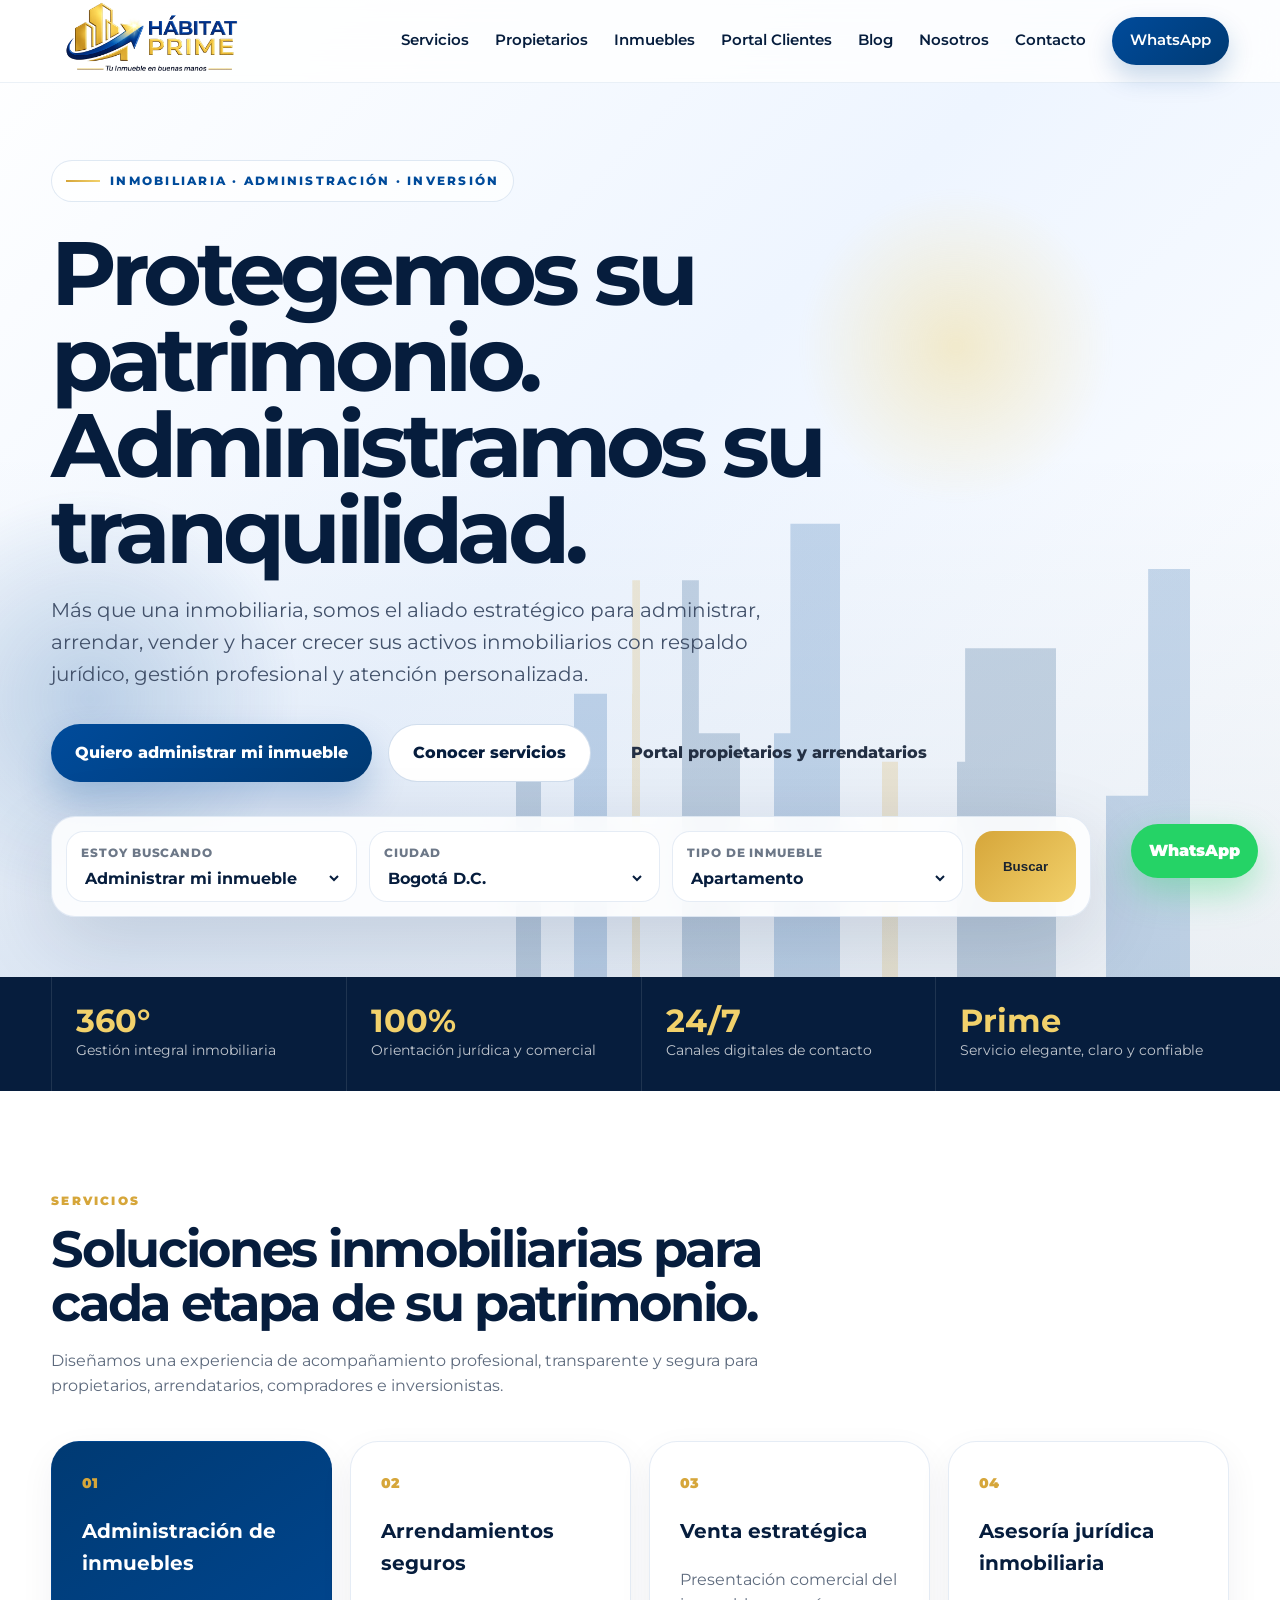
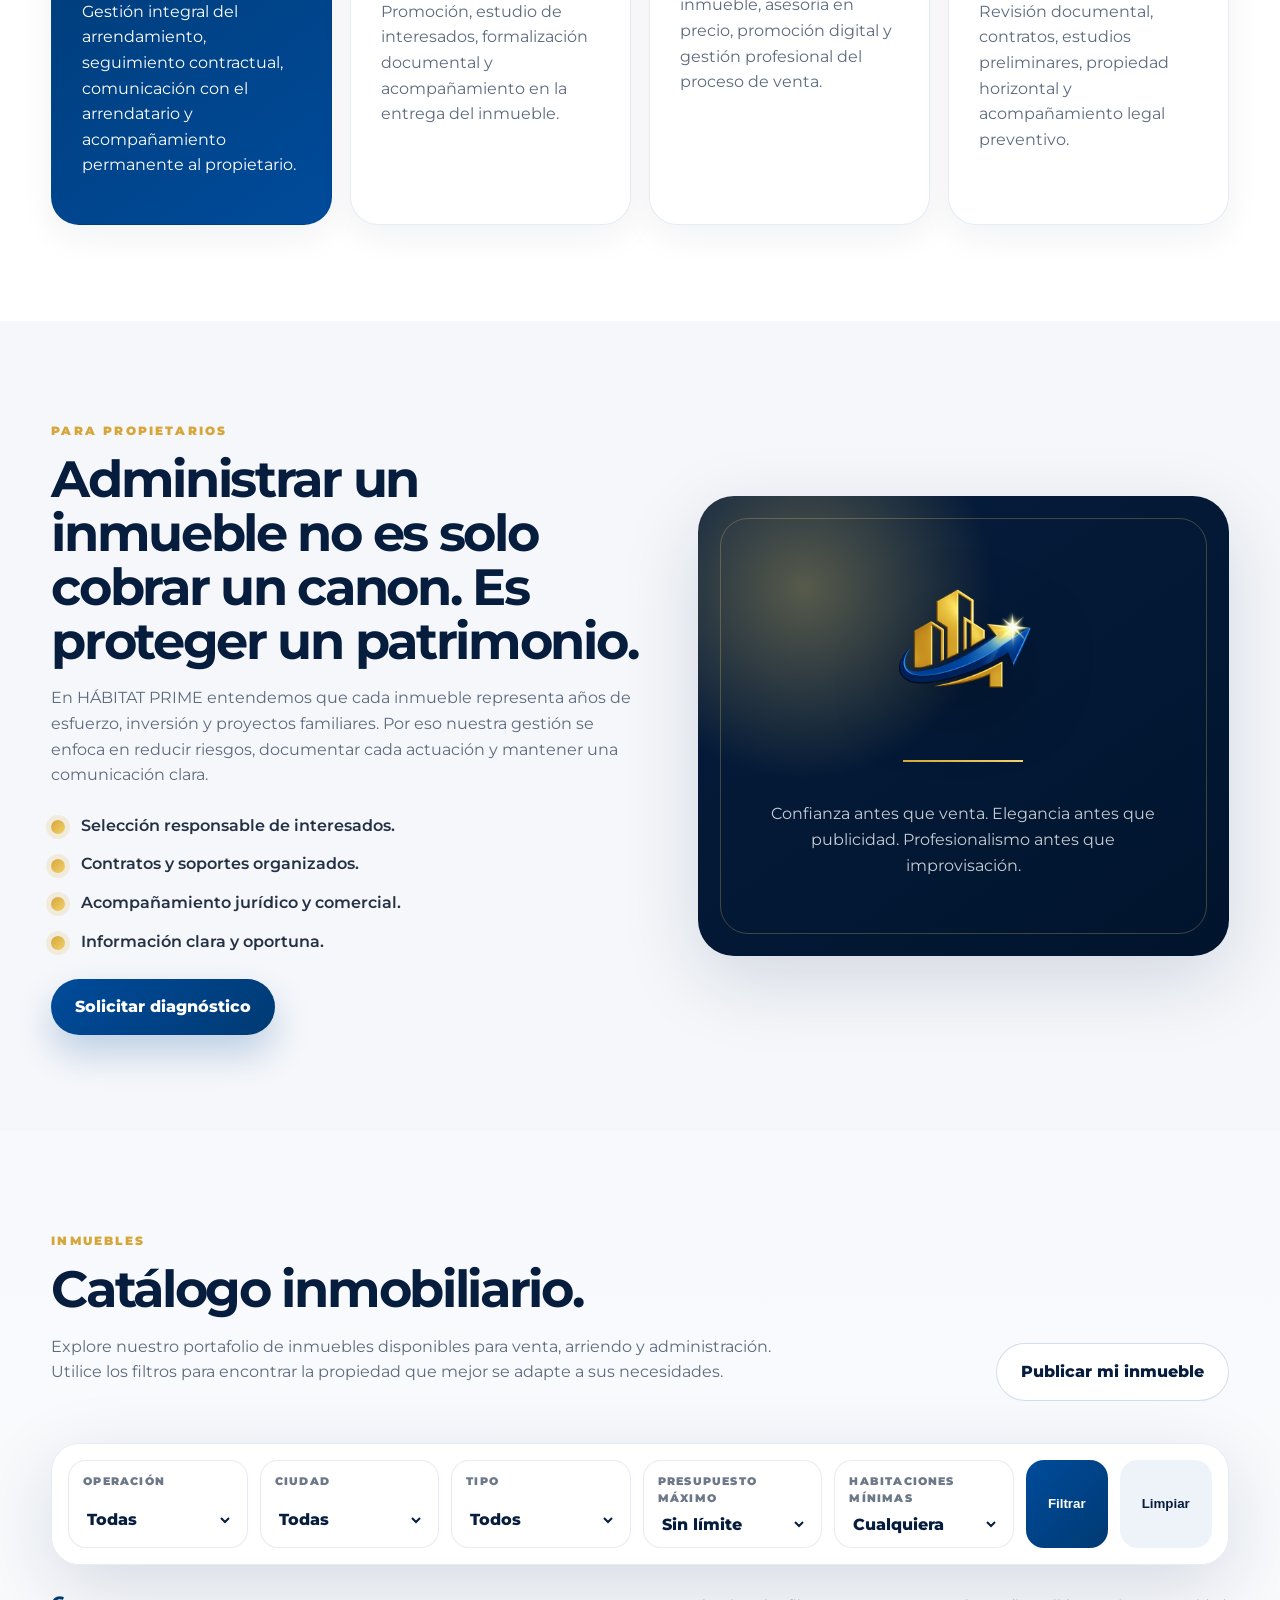
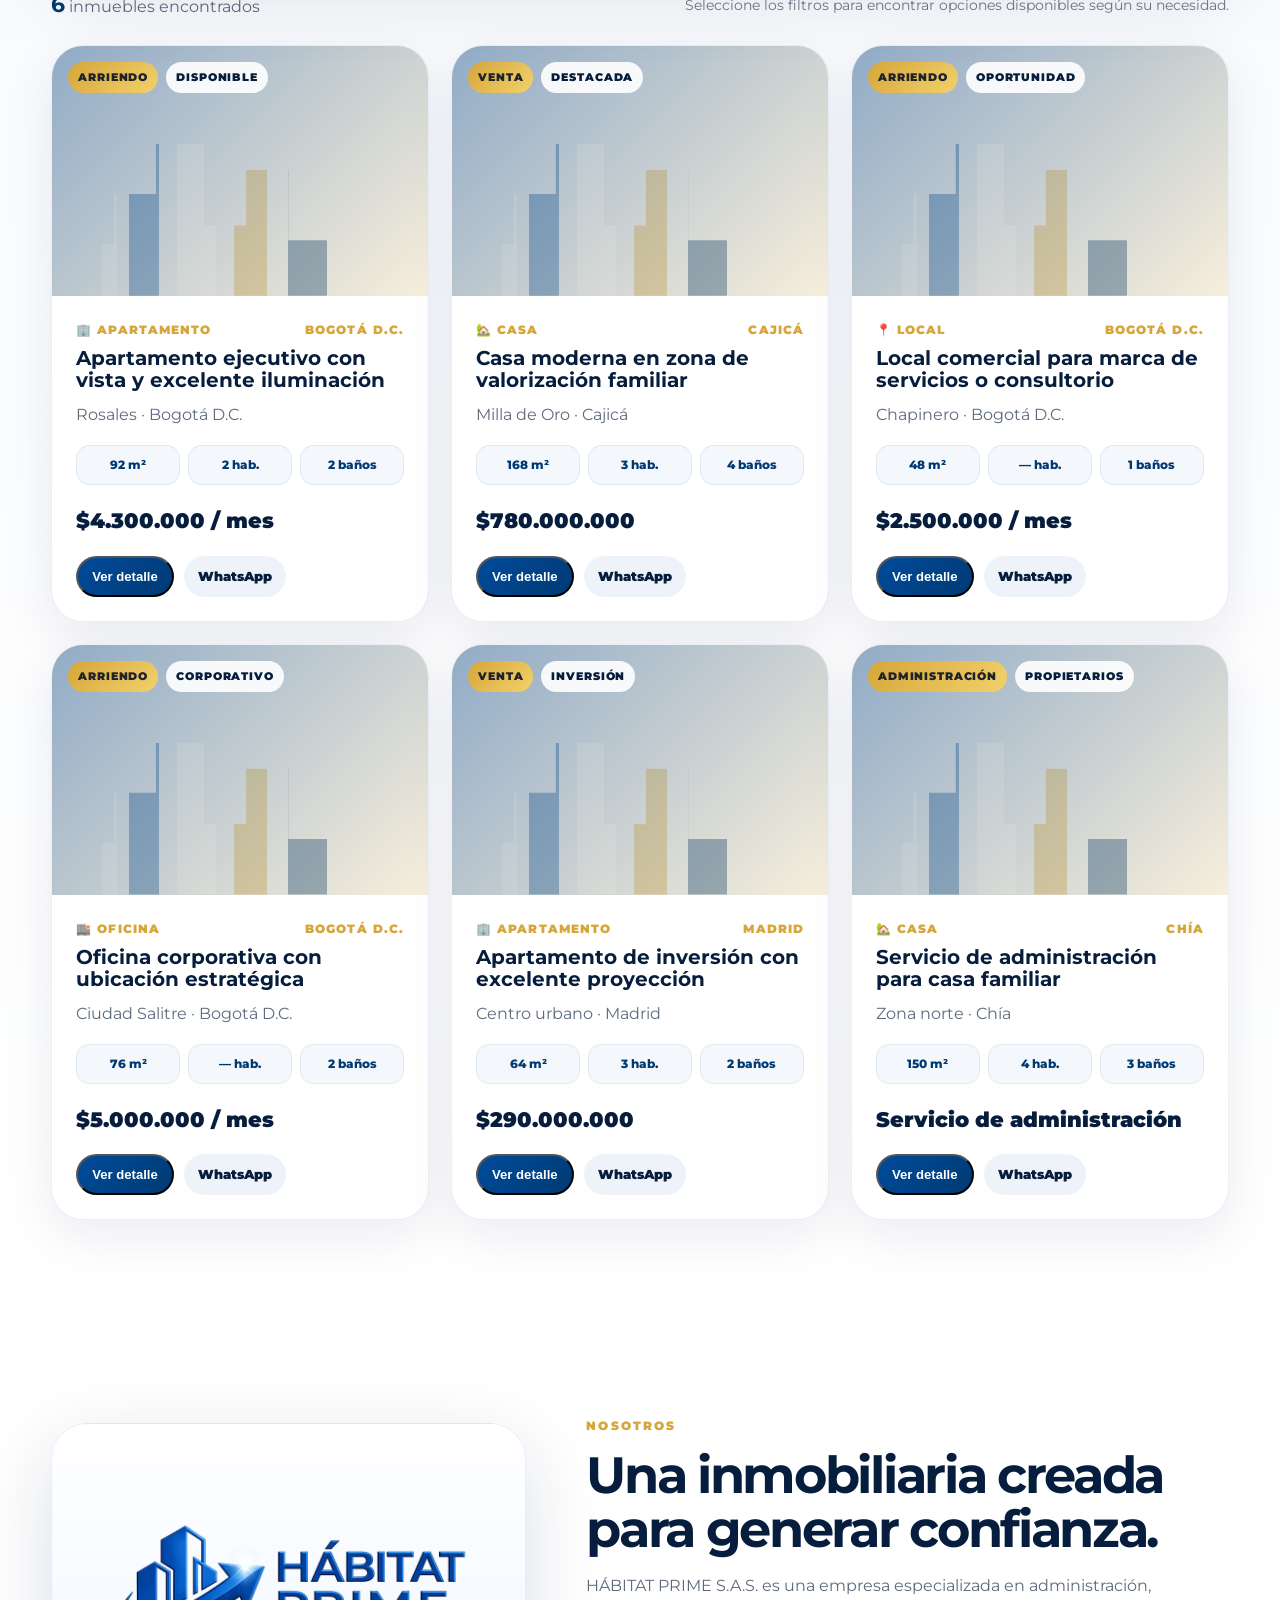
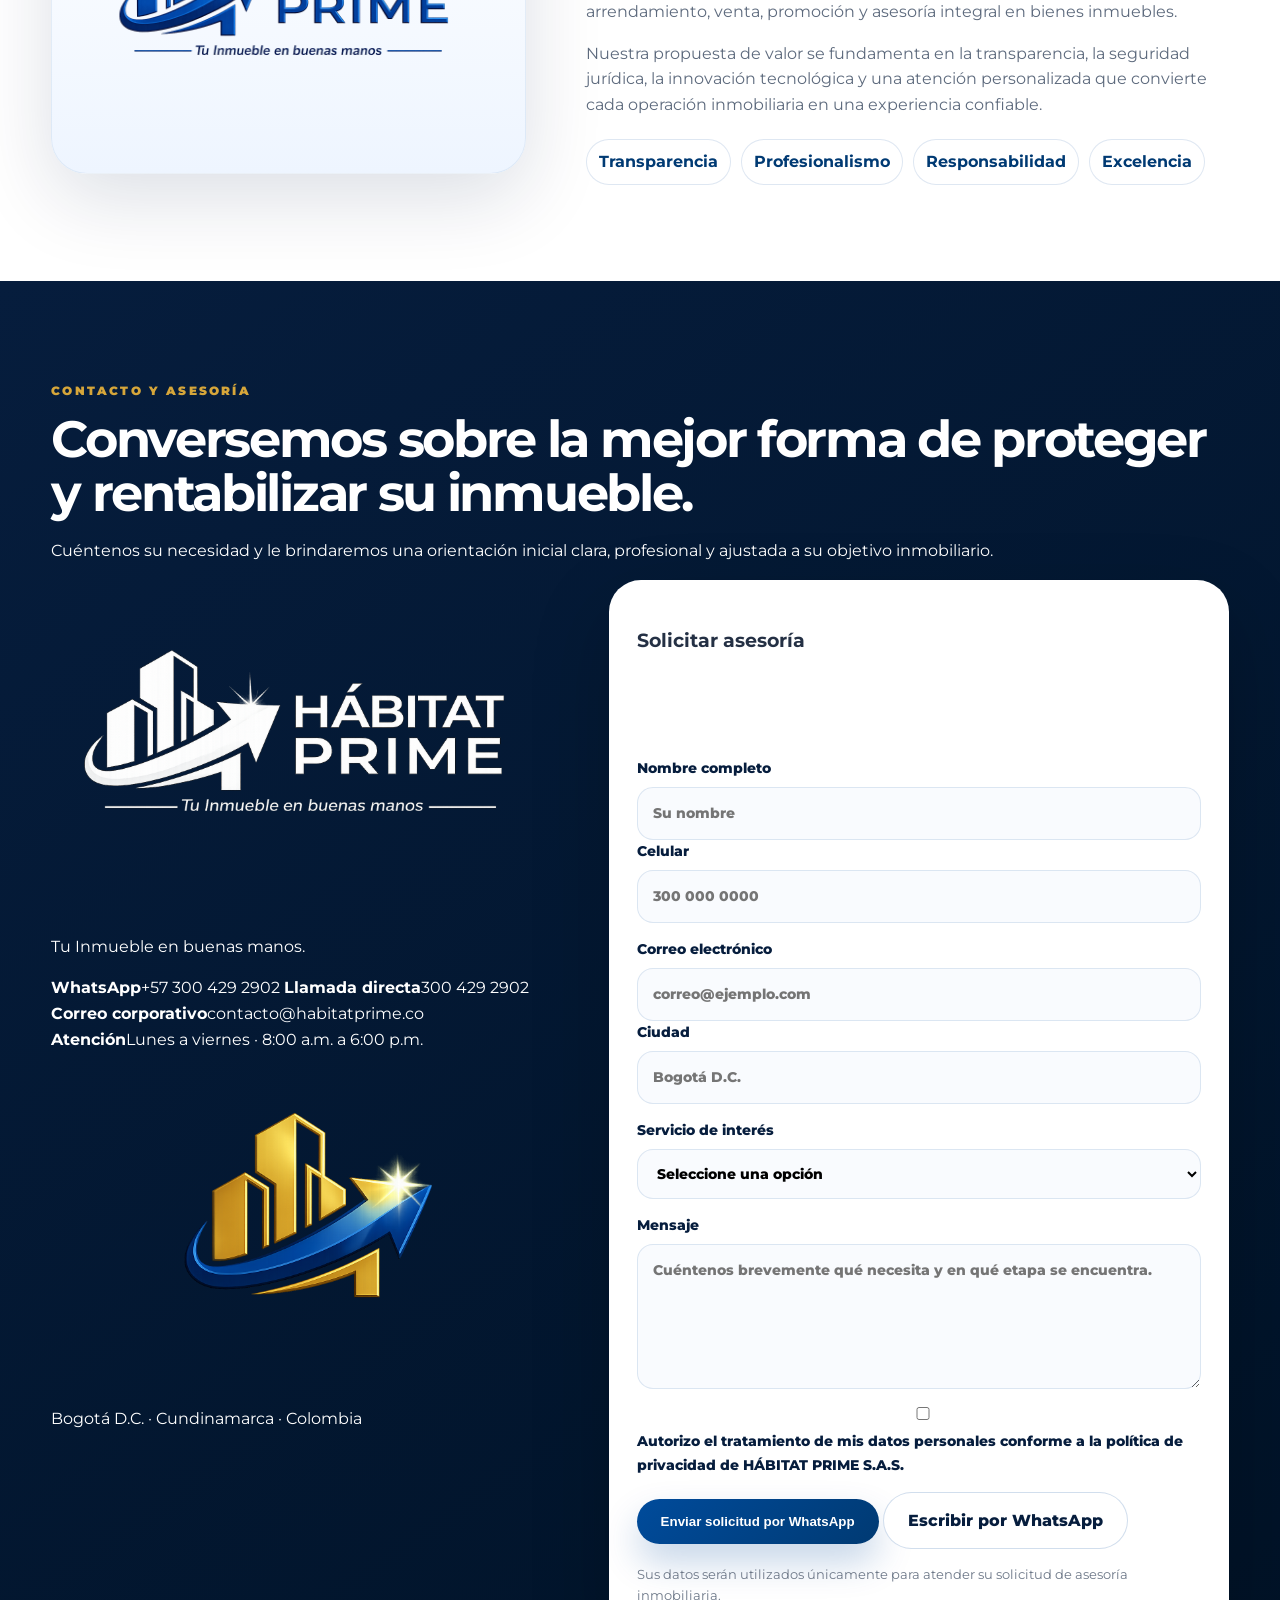
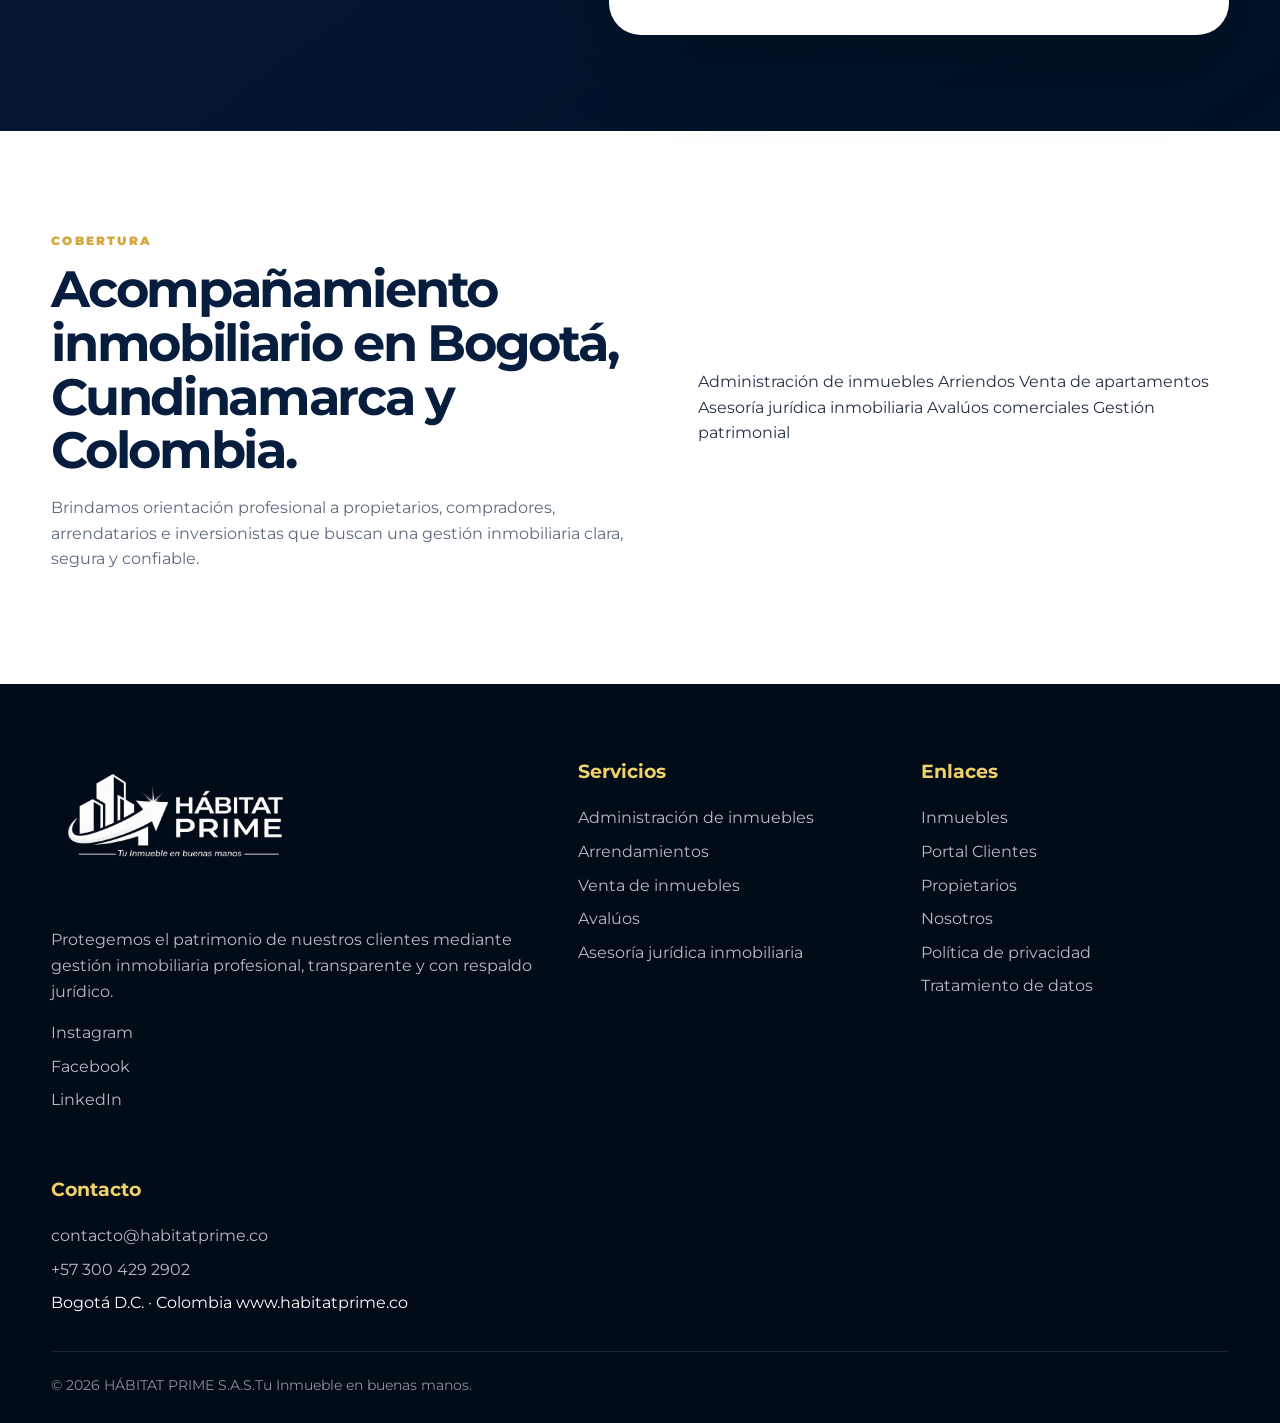
==== commit a2b69d1b: "Rename index_habitatprime_v1_corregido.html to index.html" ====
--- a/index.html
+++ b/index.html
@@ -3,30 +3,34 @@
 <head>
   <meta charset="utf-8" />
   <meta name="viewport" content="width=device-width, initial-scale=1" />
+
   <title>HÁBITAT PRIME S.A.S. | Tu Inmueble en buenas manos</title>
-  <meta name="description" content="HÁBITAT PRIME S.A.S. administra, arrienda y vende inmuebles con respaldo jurídico, transparencia y acompañamiento profesional en Colombia." />
+  <meta name="description" content="HÁBITAT PRIME S.A.S. administra, arrienda y vende inmuebles con respaldo jurídico, transparencia y acompañamiento profesional en Bogotá, Cundinamarca y Colombia." />
   <meta name="theme-color" content="#003A73" />
+  <meta name="robots" content="index, follow" />
+  <meta name="author" content="HÁBITAT PRIME S.A.S." />
+  <meta name="keywords" content="inmobiliaria Bogotá, administración de inmuebles, arriendos Bogotá, venta de inmuebles, asesoría jurídica inmobiliaria, HÁBITAT PRIME" />
   <link rel="canonical" href="https://www.habitatprime.co/" />
+
   <meta property="og:title" content="HÁBITAT PRIME S.A.S. | Tu Inmueble en buenas manos" />
   <meta property="og:description" content="Soluciones inmobiliarias integrales para proteger, administrar y hacer crecer su patrimonio." />
   <meta property="og:type" content="website" />
   <meta property="og:url" content="https://www.habitatprime.co/" />
   <meta property="og:image" content="https://www.habitatprime.co/assets/img/logo-oficial.png" />
-
-  <meta name="robots" content="index, follow" />
-  <meta name="author" content="HÁBITAT PRIME S.A.S." />
-  <meta name="keywords" content="inmobiliaria Bogotá, administración de inmuebles, arriendos Bogotá, venta de inmuebles, asesoría jurídica inmobiliaria, HÁBITAT PRIME" />
   <meta property="og:site_name" content="HÁBITAT PRIME S.A.S." />
   <meta property="og:locale" content="es_CO" />
+
   <meta name="twitter:card" content="summary_large_image" />
   <meta name="twitter:title" content="HÁBITAT PRIME S.A.S. | Tu Inmueble en buenas manos" />
   <meta name="twitter:description" content="Administración, arriendo y venta de inmuebles con respaldo jurídico y gestión profesional." />
   <meta name="twitter:image" content="https://www.habitatprime.co/assets/img/logo-oficial.png" />
+
   <link rel="icon" href="assets/img/isotipo.png" />
-  <link rel="preconnect" href="https://fonts.googleapis.com">
-  <link rel="preconnect" href="https://fonts.gstatic.com" crossorigin>
-  <link href="https://fonts.googleapis.com/css2?family=Montserrat:wght@400;500;600;700;800&display=swap" rel="stylesheet">
+  <link rel="preconnect" href="https://fonts.googleapis.com" />
+  <link rel="preconnect" href="https://fonts.gstatic.com" crossorigin />
+  <link href="https://fonts.googleapis.com/css2?family=Montserrat:wght@400;500;600;700;800&display=swap" rel="stylesheet" />
   <link rel="stylesheet" href="assets/css/styles.css" />
+
   <script type="application/ld+json">
   {
     "@context": "https://schema.org",
@@ -37,28 +41,30 @@
     "email": "contacto@habitatprime.co",
     "telephone": "+573004292902",
     "slogan": "Tu Inmueble en buenas manos",
-    "areaServed": "Colombia",
+    "areaServed": ["Bogotá D.C.", "Cundinamarca", "Colombia"],
     "sameAs": []
   }
   </script>
-  <meta name="application-name" content="HÁBITAT PRIME Portal" />
 </head>
+
 <body>
   <a class="skip-link" href="#contenido">Saltar al contenido</a>
+
   <header class="site-header" id="top">
     <nav class="nav wrap" aria-label="Navegación principal">
       <a class="brand" href="#top" aria-label="HÁBITAT PRIME inicio">
         <img src="assets/img/logo-oficial.png" alt="HÁBITAT PRIME S.A.S." />
       </a>
+
       <button class="menu-toggle" type="button" aria-label="Abrir menú" aria-expanded="false">
         <span></span><span></span><span></span>
       </button>
+
       <div class="nav-links" data-menu>
         <a href="#servicios">Servicios</a>
         <a href="#propietarios">Propietarios</a>
         <a href="#inmuebles">Inmuebles</a>
         <a href="portal.html">Portal Clientes</a>
-        
         <a href="blog.html">Blog</a>
         <a href="#nosotros">Nosotros</a>
         <a href="#contacto">Contacto</a>
@@ -74,15 +80,18 @@
         <div class="orb orb-one"></div>
         <div class="orb orb-two"></div>
       </div>
+
       <div class="hero-content wrap">
         <div class="eyebrow"><span></span> Inmobiliaria · Administración · Inversión</div>
         <h1>Protegemos su patrimonio. Administramos su tranquilidad.</h1>
         <p>Más que una inmobiliaria, somos el aliado estratégico para administrar, arrendar, vender y hacer crecer sus activos inmobiliarios con respaldo jurídico, gestión profesional y atención personalizada.</p>
+
         <div class="hero-actions">
           <a class="btn btn-primary" href="https://wa.me/573004292902?text=Hola%20H%C3%81BITAT%20PRIME%2C%20quiero%20administrar%20mi%20inmueble." target="_blank" rel="noopener">Quiero administrar mi inmueble</a>
           <a class="btn btn-secondary" href="#servicios">Conocer servicios</a>
           <a class="btn btn-ghost" href="portal.html">Portal propietarios y arrendatarios</a>
         </div>
+
         <form class="search-card" aria-label="Buscador inicial de inmuebles" onsubmit="event.preventDefault(); window.location.hash='inmuebles';">
           <label>
             <span>Estoy buscando</span>
@@ -132,6 +141,7 @@
           <h2>Soluciones inmobiliarias para cada etapa de su patrimonio.</h2>
           <p>Diseñamos una experiencia de acompañamiento profesional, transparente y segura para propietarios, arrendatarios, compradores e inversionistas.</p>
         </div>
+
         <div class="cards service-cards">
           <article class="card featured">
             <div class="icon">01</div>
@@ -171,6 +181,7 @@
           </ul>
           <a class="btn btn-primary" href="https://wa.me/573004292902?text=Hola%20H%C3%81BITAT%20PRIME%2C%20tengo%20un%20inmueble%20y%20quiero%20conocer%20el%20servicio%20de%20administraci%C3%B3n." target="_blank" rel="noopener">Solicitar diagnóstico</a>
         </div>
+
         <div class="premium-panel" aria-hidden="true">
           <img src="assets/img/isotipo.png" alt="" />
           <div class="panel-line"></div>
@@ -184,8 +195,8 @@
         <div class="section-head property-head">
           <div>
             <span class="section-kicker">Inmuebles</span>
-            <h2>Catálogo inmobiliario preparado para captar clientes.</h2>
-            <p>Esta vitrina permite filtrar inmuebles por operación, ciudad, tipo, presupuesto y características. Por ahora contiene inmuebles modelo, listos para reemplazar por propiedades reales.</p>
+            <h2>Catálogo inmobiliario.</h2>
+            <p>Explore nuestro portafolio de inmuebles disponibles para venta, arriendo y administración. Utilice los filtros para encontrar la propiedad que mejor se adapte a sus necesidades.</p>
           </div>
           <a class="btn btn-secondary" href="https://wa.me/573004292902?text=Hola%20H%C3%81BITAT%20PRIME%2C%20quiero%20publicar%20mi%20inmueble%20en%20la%20p%C3%A1gina%20web." target="_blank" rel="noopener">Publicar mi inmueble</a>
         </div>
@@ -246,7 +257,7 @@
 
         <div class="property-tools">
           <p><strong id="propertyCount">0</strong> inmuebles encontrados</p>
-          <div class="view-note">Catálogo inicial editable desde <code>assets/js/main.js</code></div>
+          <div class="view-note">Seleccione los filtros para encontrar opciones disponibles según su necesidad.</div>
         </div>
 
         <div class="property-grid property-grid-v2" id="propertyGrid" aria-live="polite"></div>
@@ -286,7 +297,7 @@
       <div class="wrap contact-intro">
         <span class="section-kicker">Contacto y asesoría</span>
         <h2>Conversemos sobre la mejor forma de proteger y rentabilizar su inmueble.</h2>
-        <p>Diseñamos esta sección para convertir visitantes en prospectos reales: propietarios, compradores, arrendatarios e inversionistas podrán contactarse por el canal que prefieran.</p>
+        <p>Cuéntenos su necesidad y le brindaremos una orientación inicial clara, profesional y ajustada a su objetivo inmobiliario.</p>
       </div>
 
       <div class="wrap contact-grid contact-grid-v3">
@@ -295,6 +306,7 @@
             <img src="assets/img/logo-blanco.png" alt="HÁBITAT PRIME S.A.S." />
             <p>Tu Inmueble en buenas manos.</p>
           </div>
+
           <div class="contact-methods">
             <a class="method" href="https://wa.me/573004292902?text=Hola%20H%C3%81BITAT%20PRIME%2C%20quiero%20recibir%20asesor%C3%ADa%20inmobiliaria." target="_blank" rel="noopener">
               <strong>WhatsApp</strong><span>+57 300 429 2902</span>
@@ -309,26 +321,30 @@
               <strong>Atención</strong><span>Lunes a viernes · 8:00 a.m. a 6:00 p.m.</span>
             </div>
           </div>
-          <div class="map-card" role="img" aria-label="Mapa de cobertura en Bogotá y Cundinamarca">
+
+          <div class="map-card" role="img" aria-label="Cobertura en Bogotá y Cundinamarca">
             <div class="map-pin"><img src="assets/img/isotipo.png" alt="" /></div>
             <div class="map-lines"></div>
             <p>Bogotá D.C. · Cundinamarca · Colombia</p>
           </div>
         </aside>
 
-        <form class="contact-form lead-form" id="leadForm" action="mailto:contacto@habitatprime.co" method="post" enctype="text/plain">
+        <form class="contact-form lead-form" id="leadFormWhatsApp">
           <div class="form-head">
             <h3>Solicitar asesoría</h3>
             <p>Complete sus datos y prepararemos una orientación inicial sobre su necesidad inmobiliaria.</p>
           </div>
+
           <div class="form-row">
             <label>Nombre completo<input type="text" name="nombre" placeholder="Su nombre" required></label>
             <label>Celular<input type="tel" name="celular" placeholder="300 000 0000" required></label>
           </div>
+
           <div class="form-row">
-            <label>Correo electrónico<input type="email" name="email" placeholder="correo@ejemplo.com" required></label>
+            <label>Correo electrónico<input type="email" name="correo" placeholder="correo@ejemplo.com" required></label>
             <label>Ciudad<input type="text" name="ciudad" placeholder="Bogotá D.C." required></label>
           </div>
+
           <label>Servicio de interés
             <select name="servicio" required>
               <option value="">Seleccione una opción</option>
@@ -340,31 +356,35 @@
               <option>Asesoría jurídica inmobiliaria</option>
             </select>
           </label>
+
           <label>Mensaje<textarea name="mensaje" rows="5" placeholder="Cuéntenos brevemente qué necesita y en qué etapa se encuentra."></textarea></label>
+
           <label class="check-line"><input type="checkbox" required> Autorizo el tratamiento de mis datos personales conforme a la política de privacidad de HÁBITAT PRIME S.A.S.</label>
+
           <div class="form-actions">
-            <button class="btn btn-primary" type="submit">Enviar solicitud</button>
+            <button class="btn btn-primary" type="submit">Enviar solicitud por WhatsApp</button>
             <a class="btn btn-secondary" href="https://wa.me/573004292902?text=Hola%20H%C3%81BITAT%20PRIME%2C%20quiero%20solicitar%20asesor%C3%ADa%20sobre%20un%20inmueble." target="_blank" rel="noopener">Escribir por WhatsApp</a>
           </div>
-          <small>Formulario preparado para conectarse posteriormente con Google Sheets, Formspree, HubSpot, Zoho CRM o cualquier CRM inmobiliario.</small>
+
+          <small>Sus datos serán utilizados únicamente para atender su solicitud de asesoría inmobiliaria.</small>
         </form>
       </div>
     </section>
 
-    <section class="section seo-local" id="seo-local">
+    <section class="section coverage" id="cobertura">
       <div class="wrap split">
         <div>
-          <span class="section-kicker">SEO local</span>
-          <h2>Preparada para posicionar la marca en búsquedas inmobiliarias.</h2>
-          <p>La estructura de la página incorpora metadatos, Schema.org, sitemap, robots, Open Graph y contenido orientado a búsquedas de alto valor comercial.</p>
-        </div>
-        <div class="seo-tags" aria-label="Búsquedas objetivo">
-          <span>Administración de inmuebles Bogotá</span>
-          <span>Inmobiliaria en Bogotá</span>
-          <span>Arriendos Bogotá</span>
+          <span class="section-kicker">Cobertura</span>
+          <h2>Acompañamiento inmobiliario en Bogotá, Cundinamarca y Colombia.</h2>
+          <p>Brindamos orientación profesional a propietarios, compradores, arrendatarios e inversionistas que buscan una gestión inmobiliaria clara, segura y confiable.</p>
+        </div>
+        <div class="seo-tags" aria-label="Especialidades inmobiliarias">
+          <span>Administración de inmuebles</span>
+          <span>Arriendos</span>
           <span>Venta de apartamentos</span>
           <span>Asesoría jurídica inmobiliaria</span>
           <span>Avalúos comerciales</span>
+          <span>Gestión patrimonial</span>
         </div>
       </div>
     </section>
@@ -377,6 +397,7 @@
         <p>Protegemos el patrimonio de nuestros clientes mediante gestión inmobiliaria profesional, transparente y con respaldo jurídico.</p>
         <div class="footer-social"><a href="#">Instagram</a><a href="#">Facebook</a><a href="#">LinkedIn</a></div>
       </div>
+
       <div>
         <h3>Servicios</h3>
         <a href="#servicios">Administración de inmuebles</a>
@@ -385,6 +406,7 @@
         <a href="#servicios">Avalúos</a>
         <a href="#servicios">Asesoría jurídica inmobiliaria</a>
       </div>
+
       <div>
         <h3>Enlaces</h3>
         <a href="#inmuebles">Inmuebles</a>
@@ -394,6 +416,7 @@
         <a href="politica-privacidad.html">Política de privacidad</a>
         <a href="tratamiento-datos.html">Tratamiento de datos</a>
       </div>
+
       <div>
         <h3>Contacto</h3>
         <a href="mailto:contacto@habitatprime.co">contacto@habitatprime.co</a>
@@ -402,11 +425,46 @@
         <span>www.habitatprime.co</span>
       </div>
     </div>
+
     <div class="wrap footer-bottom"><span>© <span id="year"></span> HÁBITAT PRIME S.A.S.</span><span>Tu Inmueble en buenas manos.</span></div>
   </footer>
 
   <a class="whatsapp-float" href="https://wa.me/573004292902?text=Hola%20H%C3%81BITAT%20PRIME%2C%20quiero%20recibir%20asesor%C3%ADa." target="_blank" rel="noopener" aria-label="Escribir por WhatsApp">WhatsApp</a>
 
   <script src="assets/js/main.js"></script>
+  <script>
+    (function () {
+      const form = document.getElementById('leadFormWhatsApp');
+      if (!form) return;
+
+      form.addEventListener('submit', function (event) {
+        event.preventDefault();
+
+        const datos = new FormData(form);
+        const nombre = (datos.get('nombre') || '').toString().trim();
+        const celular = (datos.get('celular') || '').toString().trim();
+        const correo = (datos.get('correo') || '').toString().trim();
+        const ciudad = (datos.get('ciudad') || '').toString().trim();
+        const servicio = (datos.get('servicio') || '').toString().trim();
+        const mensaje = (datos.get('mensaje') || '').toString().trim();
+
+        const texto = [
+          'Hola, HÁBITAT PRIME.',
+          '',
+          'Quiero solicitar asesoría inmobiliaria.',
+          '',
+          'Nombre: ' + nombre,
+          'Celular: ' + celular,
+          'Correo: ' + correo,
+          'Ciudad: ' + ciudad,
+          'Servicio de interés: ' + servicio,
+          'Mensaje: ' + (mensaje || 'No especificado')
+        ].join('\n');
+
+        const url = 'https://wa.me/573004292902?text=' + encodeURIComponent(texto);
+        window.open(url, '_blank', 'noopener');
+      });
+    })();
+  </script>
 </body>
 </html>
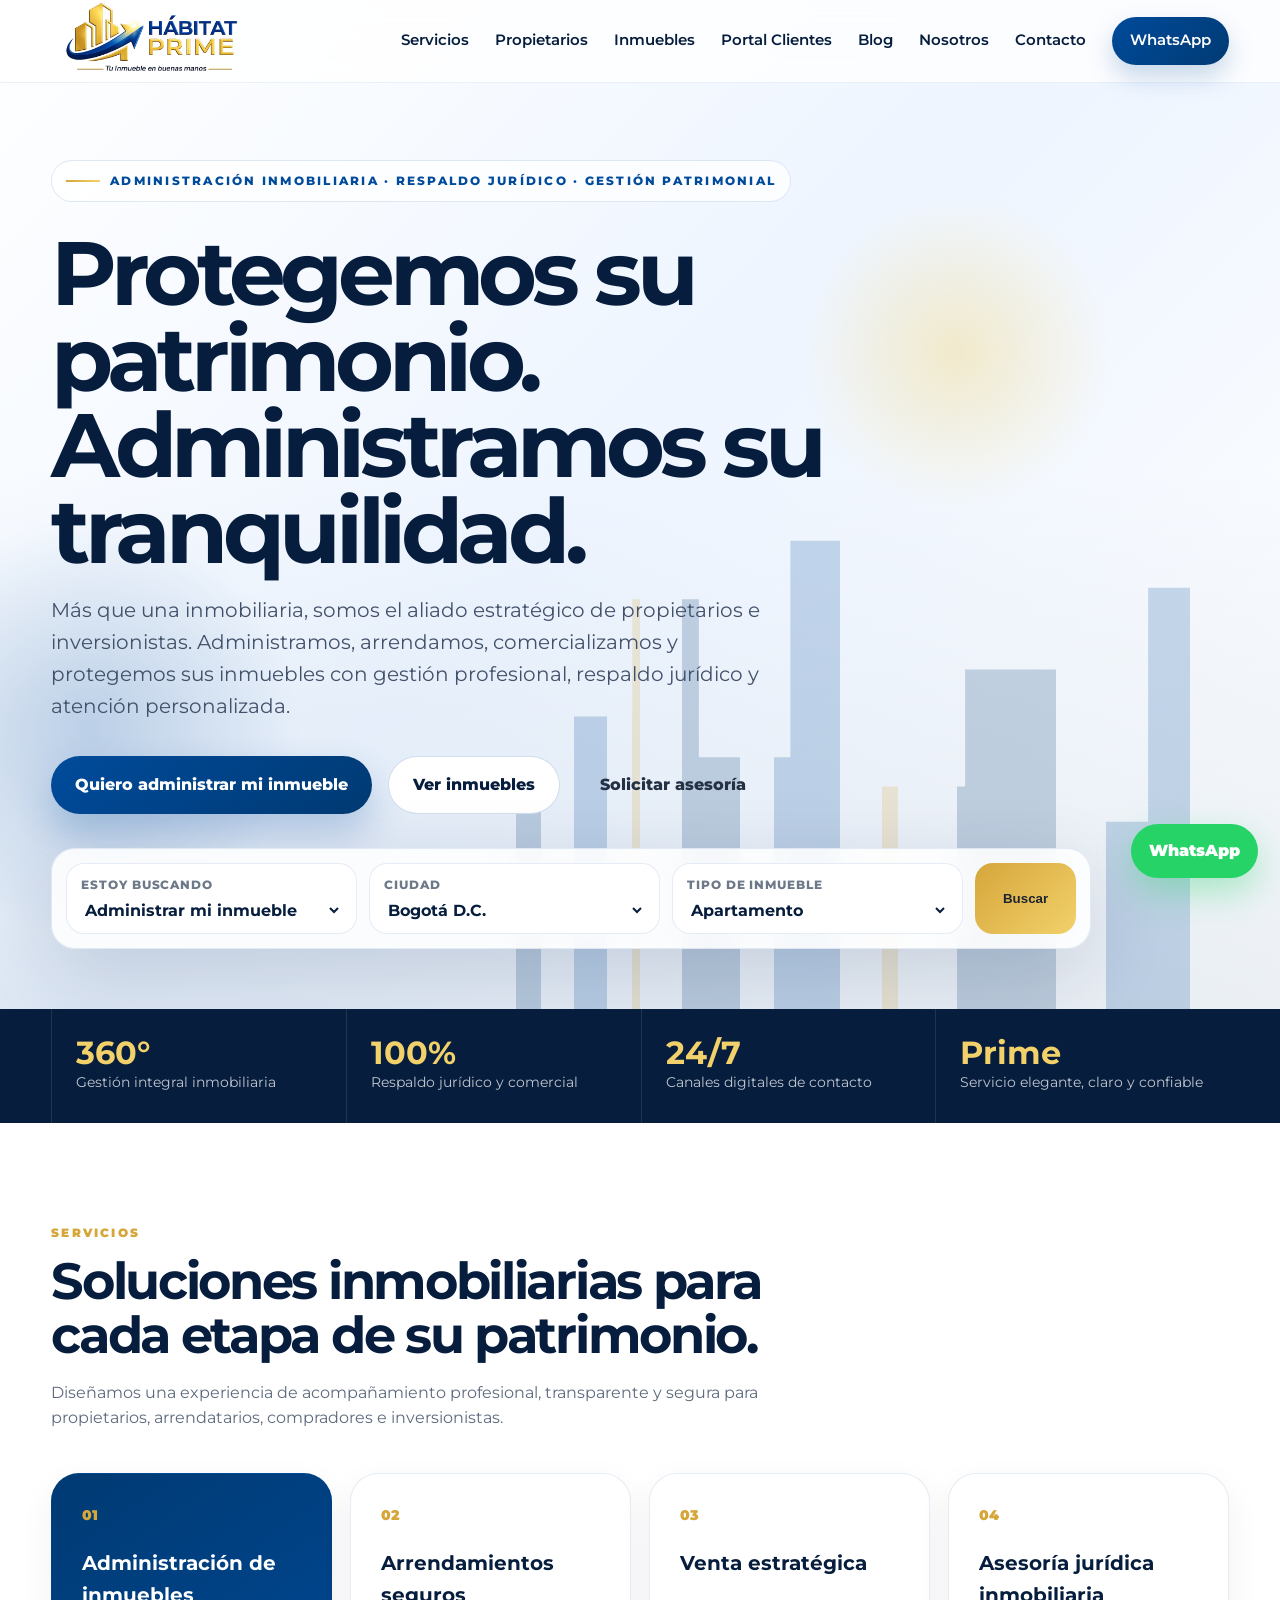
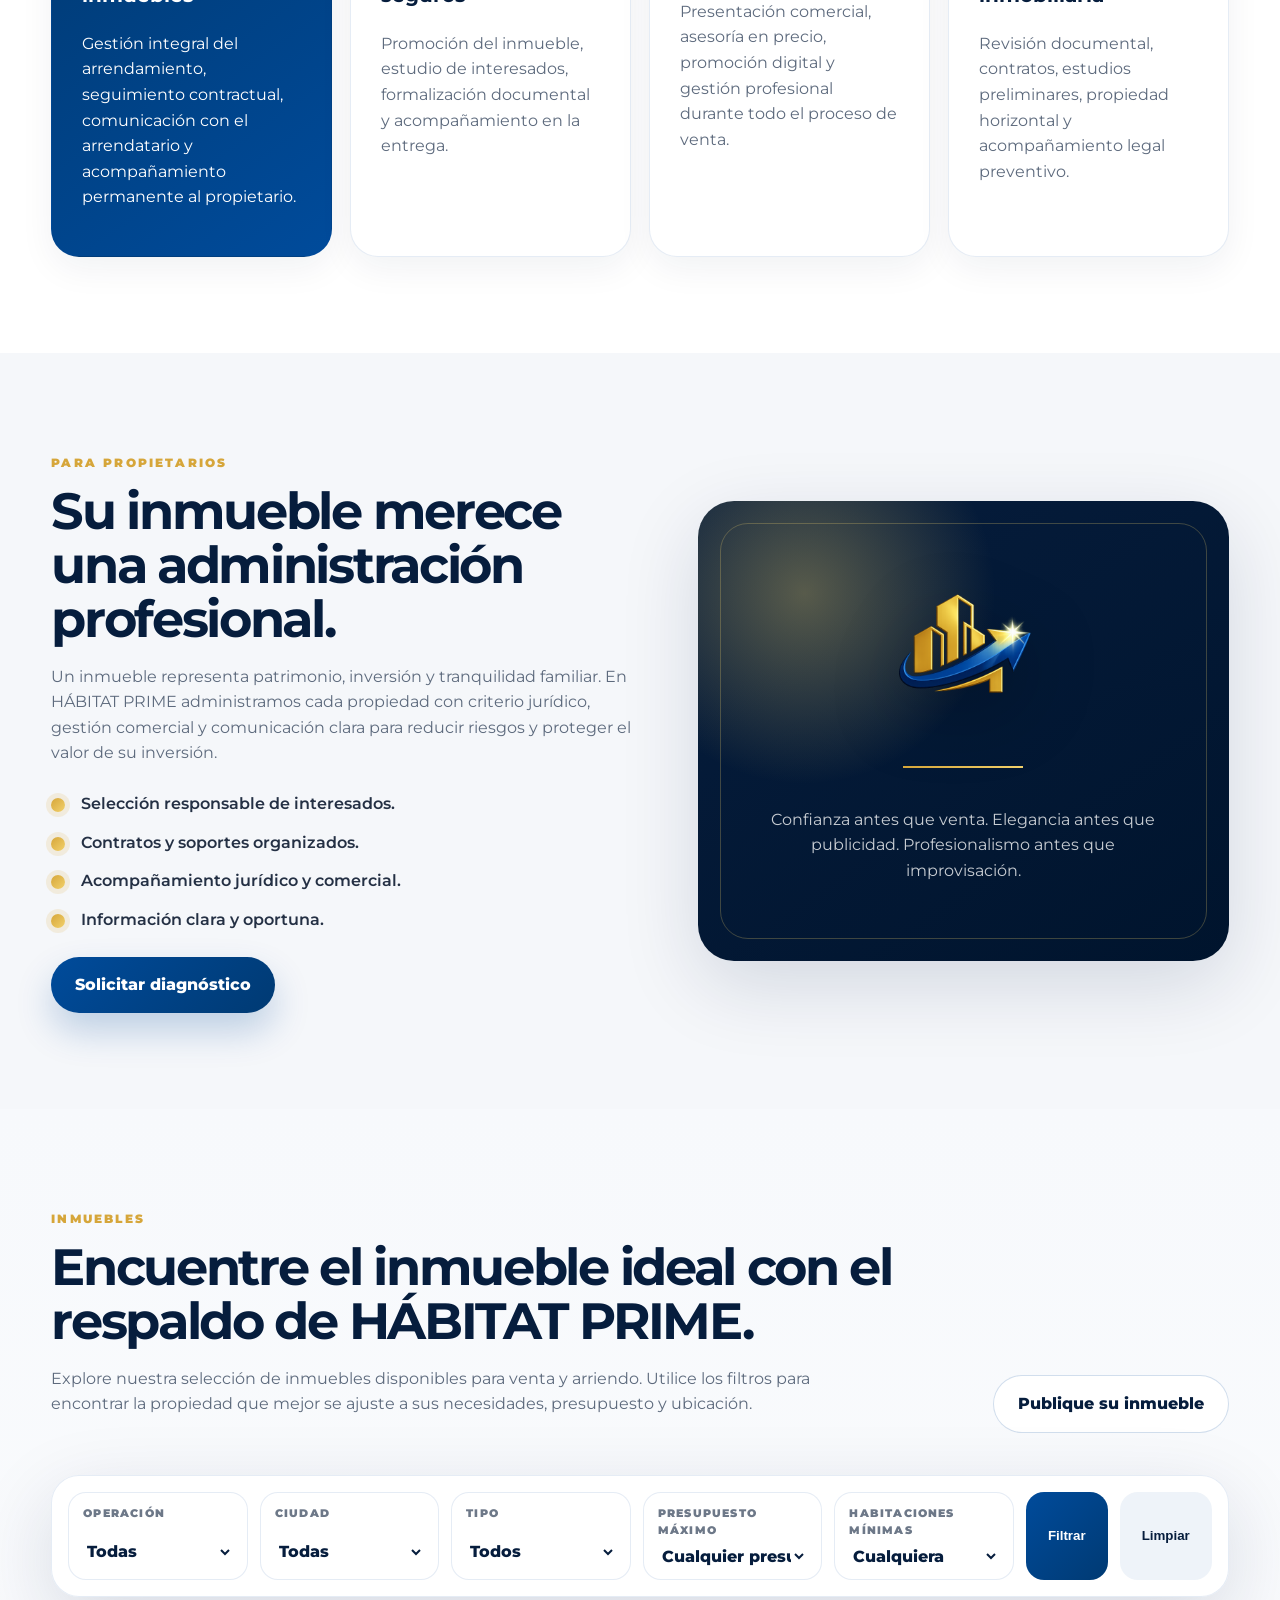
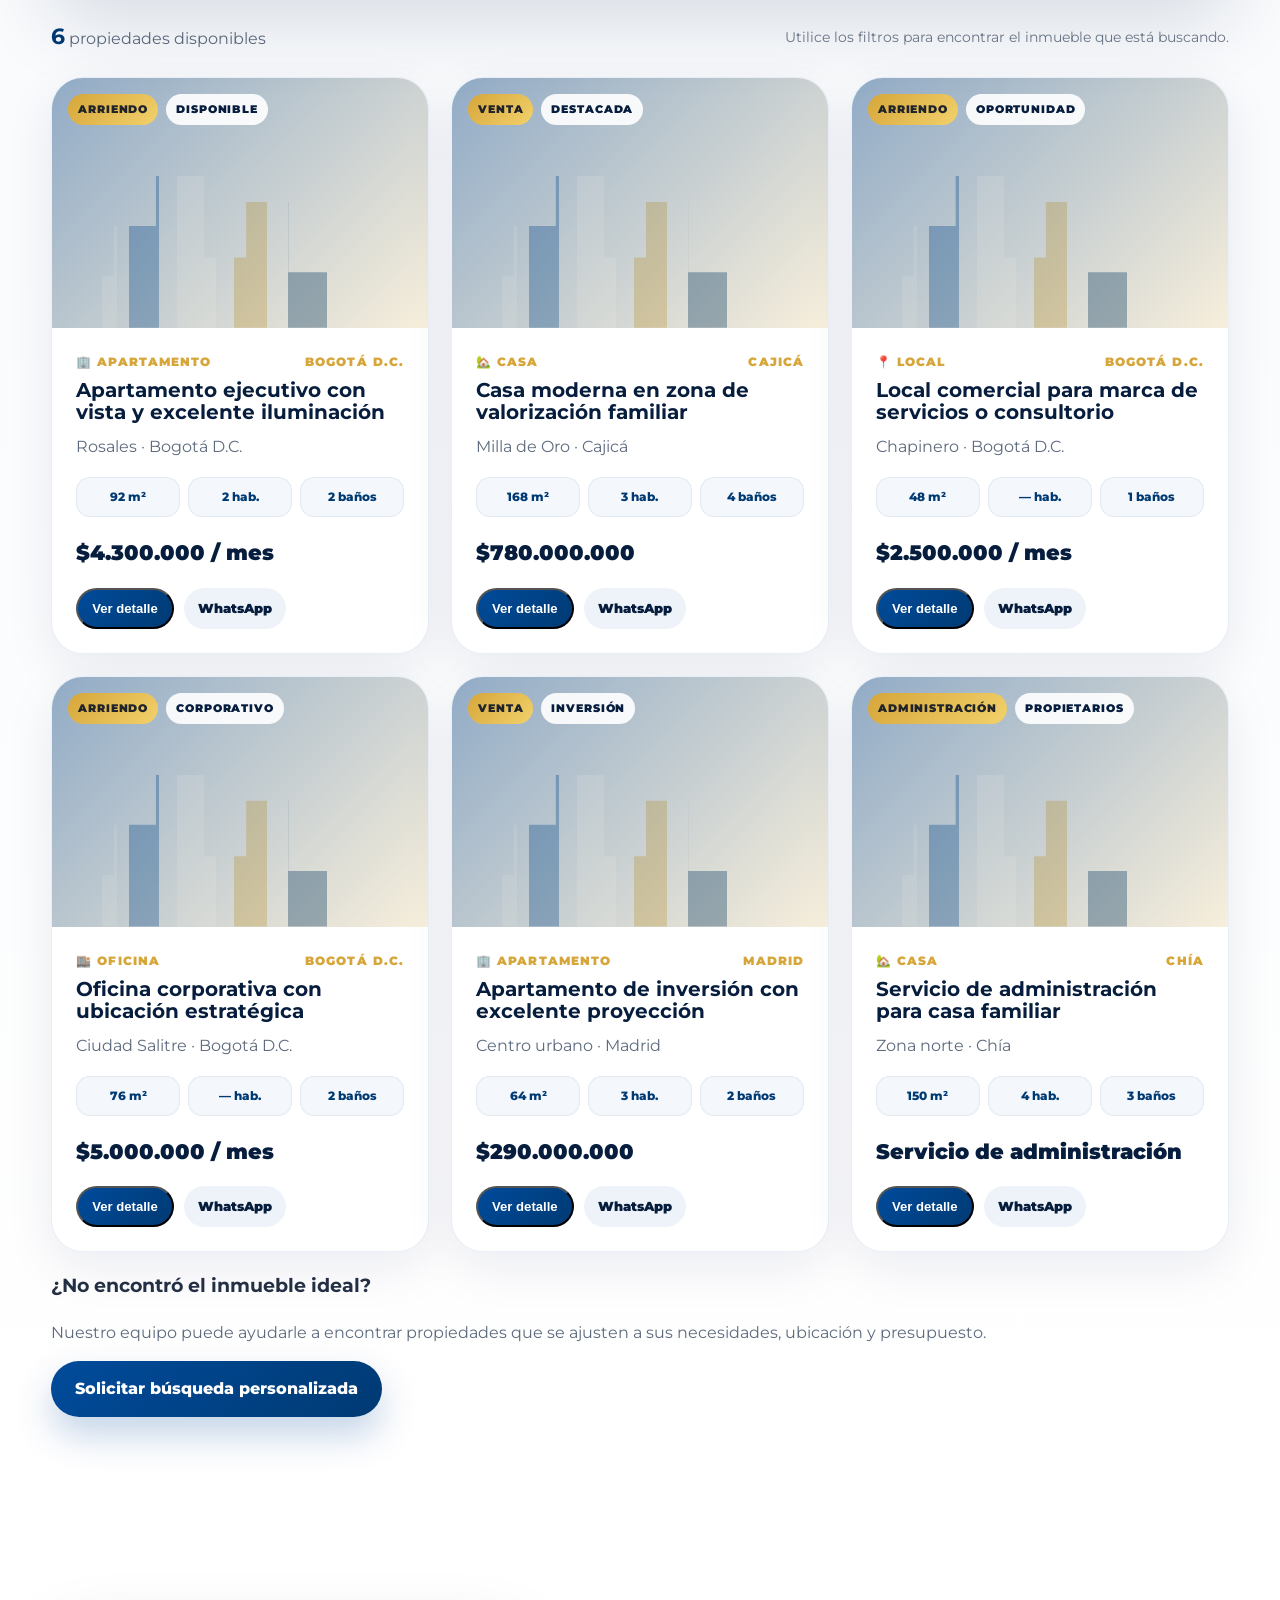
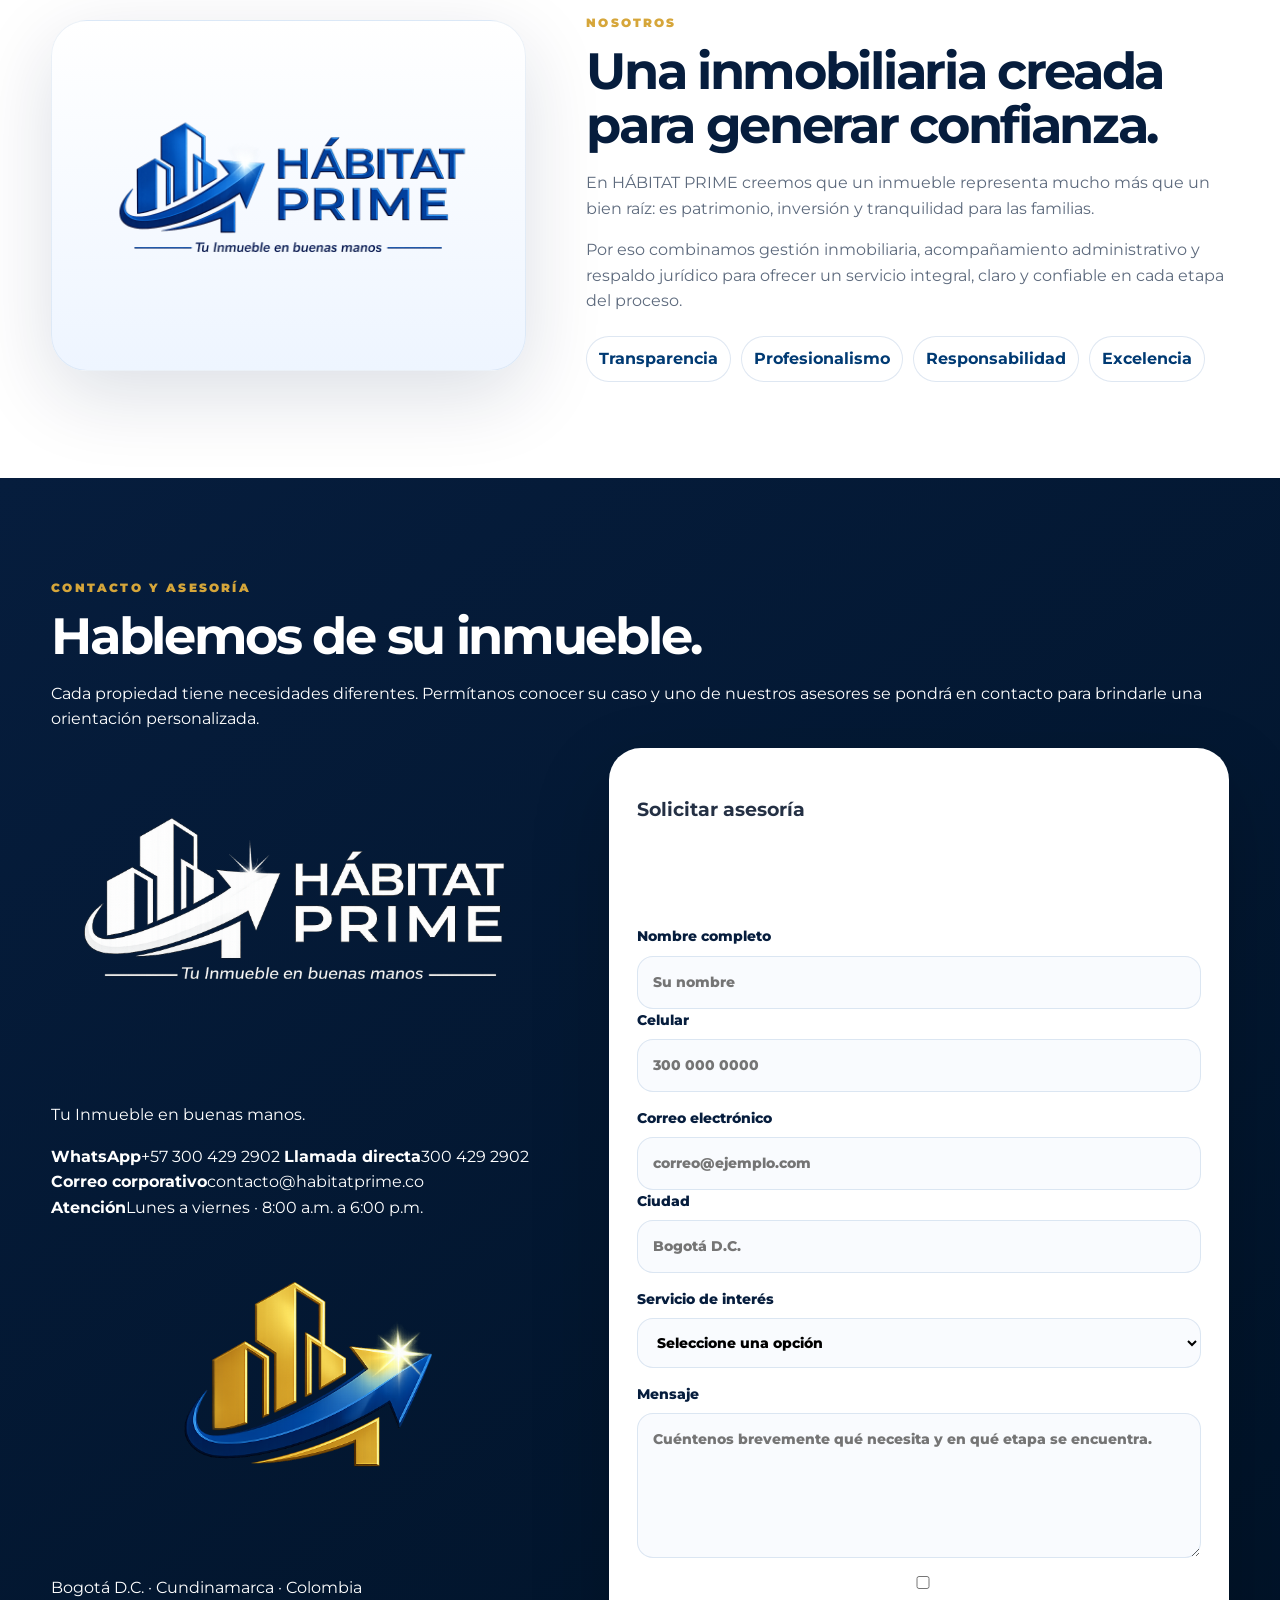
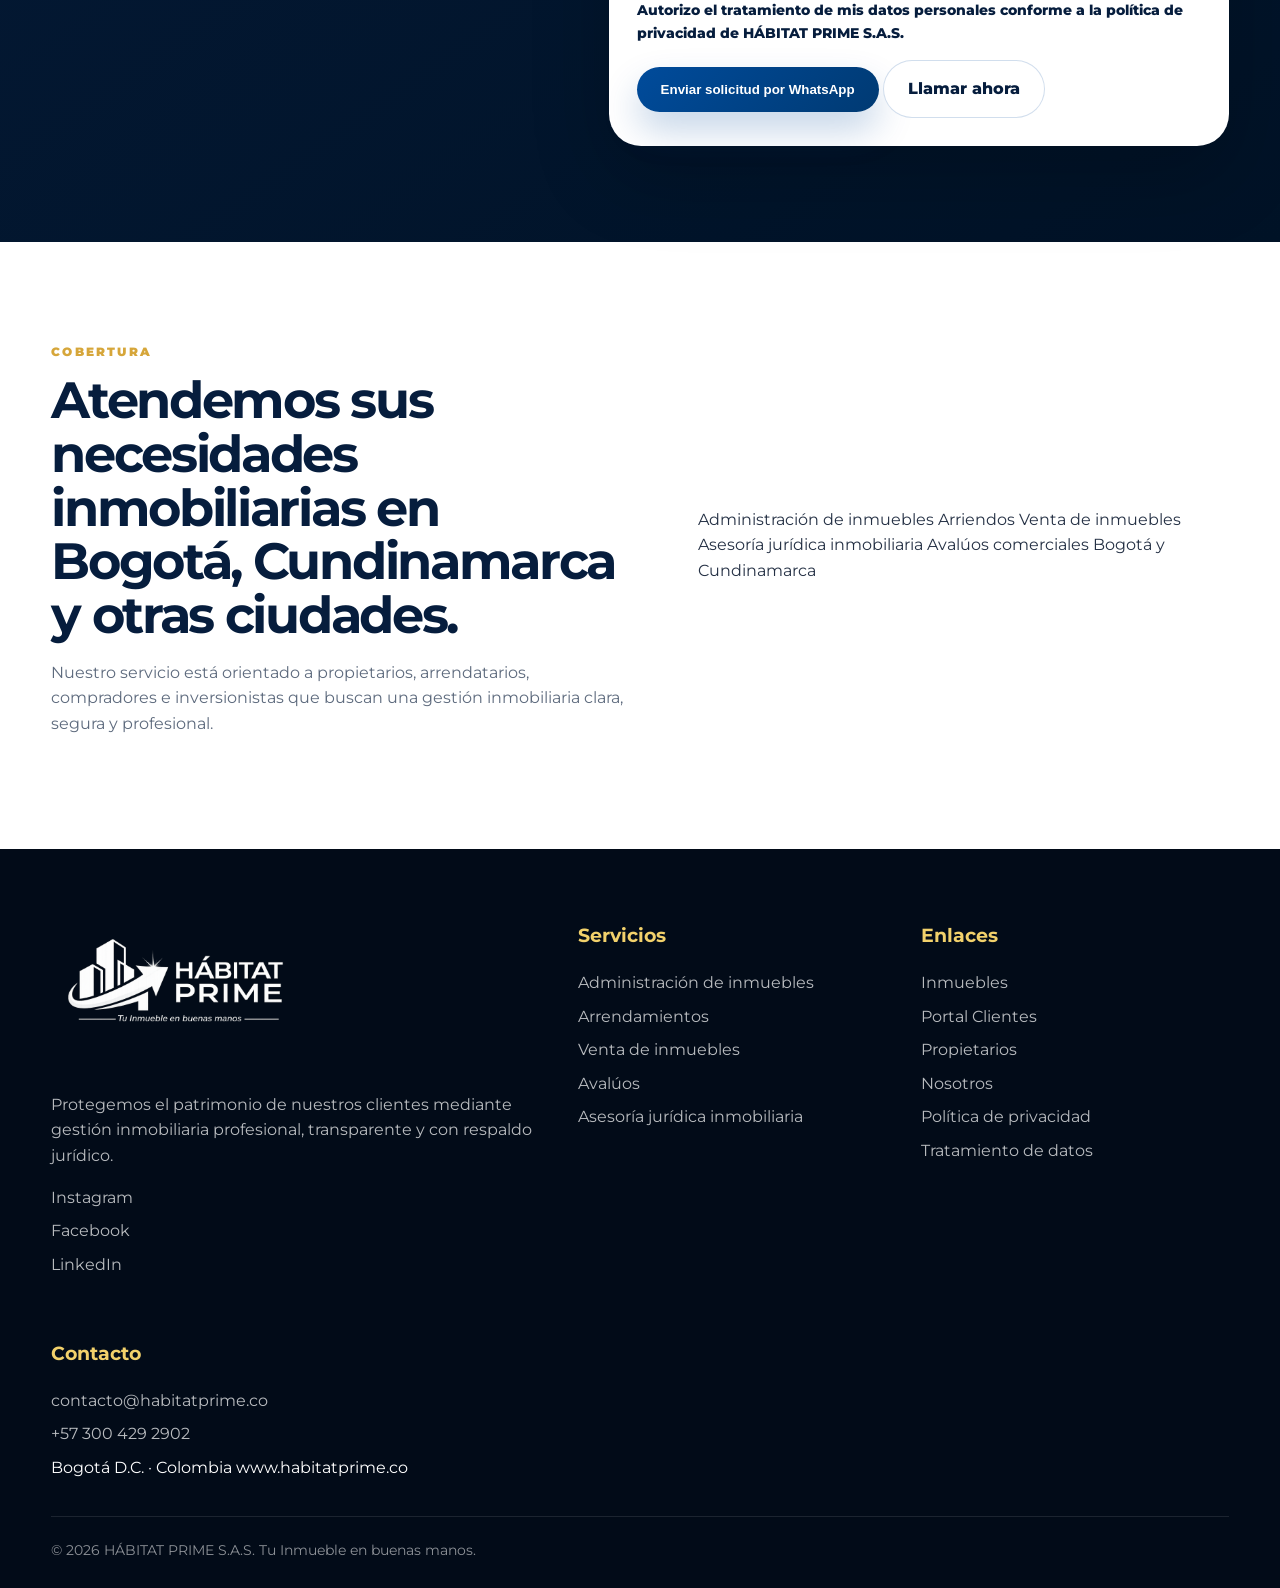
==== commit 3ced14fe: "Rename index_habitatprime_web_2_comercial.html to index.html" ====
--- a/index.html
+++ b/index.html
@@ -4,16 +4,18 @@
   <meta charset="utf-8" />
   <meta name="viewport" content="width=device-width, initial-scale=1" />
 
-  <title>HÁBITAT PRIME S.A.S. | Tu Inmueble en buenas manos</title>
-  <meta name="description" content="HÁBITAT PRIME S.A.S. administra, arrienda y vende inmuebles con respaldo jurídico, transparencia y acompañamiento profesional en Bogotá, Cundinamarca y Colombia." />
+  <title>HÁBITAT PRIME S.A.S. | Administración, arriendo y venta de inmuebles</title>
+  <meta name="description" content="HÁBITAT PRIME S.A.S. administra, arrienda y comercializa inmuebles con gestión profesional, respaldo jurídico y atención personalizada en Bogotá, Cundinamarca y Colombia." />
   <meta name="theme-color" content="#003A73" />
   <meta name="robots" content="index, follow" />
   <meta name="author" content="HÁBITAT PRIME S.A.S." />
-  <meta name="keywords" content="inmobiliaria Bogotá, administración de inmuebles, arriendos Bogotá, venta de inmuebles, asesoría jurídica inmobiliaria, HÁBITAT PRIME" />
+  <meta name="keywords" content="HÁBITAT PRIME, inmobiliaria Bogotá, administración de inmuebles, arriendos Bogotá, venta de inmuebles, asesoría jurídica inmobiliaria, avalúos comerciales" />
+
   <link rel="canonical" href="https://www.habitatprime.co/" />
+  <link rel="icon" href="assets/img/isotipo.png" />
 
   <meta property="og:title" content="HÁBITAT PRIME S.A.S. | Tu Inmueble en buenas manos" />
-  <meta property="og:description" content="Soluciones inmobiliarias integrales para proteger, administrar y hacer crecer su patrimonio." />
+  <meta property="og:description" content="Protegemos su patrimonio y administramos su tranquilidad con soluciones inmobiliarias integrales." />
   <meta property="og:type" content="website" />
   <meta property="og:url" content="https://www.habitatprime.co/" />
   <meta property="og:image" content="https://www.habitatprime.co/assets/img/logo-oficial.png" />
@@ -25,7 +27,6 @@
   <meta name="twitter:description" content="Administración, arriendo y venta de inmuebles con respaldo jurídico y gestión profesional." />
   <meta name="twitter:image" content="https://www.habitatprime.co/assets/img/logo-oficial.png" />
 
-  <link rel="icon" href="assets/img/isotipo.png" />
   <link rel="preconnect" href="https://fonts.googleapis.com" />
   <link rel="preconnect" href="https://fonts.gstatic.com" crossorigin />
   <link href="https://fonts.googleapis.com/css2?family=Montserrat:wght@400;500;600;700;800&display=swap" rel="stylesheet" />
@@ -42,9 +43,17 @@
     "telephone": "+573004292902",
     "slogan": "Tu Inmueble en buenas manos",
     "areaServed": ["Bogotá D.C.", "Cundinamarca", "Colombia"],
-    "sameAs": []
+    "knowsAbout": [
+      "Administración de inmuebles",
+      "Arrendamientos",
+      "Venta de inmuebles",
+      "Asesoría jurídica inmobiliaria",
+      "Avalúos comerciales"
+    ]
   }
   </script>
+
+  <meta name="application-name" content="HÁBITAT PRIME" />
 </head>
 
 <body>
@@ -82,37 +91,41 @@
       </div>
 
       <div class="hero-content wrap">
-        <div class="eyebrow"><span></span> Inmobiliaria · Administración · Inversión</div>
+        <div class="eyebrow"><span></span> Administración inmobiliaria · Respaldo jurídico · Gestión patrimonial</div>
+
         <h1>Protegemos su patrimonio. Administramos su tranquilidad.</h1>
-        <p>Más que una inmobiliaria, somos el aliado estratégico para administrar, arrendar, vender y hacer crecer sus activos inmobiliarios con respaldo jurídico, gestión profesional y atención personalizada.</p>
+
+        <p>Más que una inmobiliaria, somos el aliado estratégico de propietarios e inversionistas. Administramos, arrendamos, comercializamos y protegemos sus inmuebles con gestión profesional, respaldo jurídico y atención personalizada.</p>
 
         <div class="hero-actions">
           <a class="btn btn-primary" href="https://wa.me/573004292902?text=Hola%20H%C3%81BITAT%20PRIME%2C%20quiero%20administrar%20mi%20inmueble." target="_blank" rel="noopener">Quiero administrar mi inmueble</a>
-          <a class="btn btn-secondary" href="#servicios">Conocer servicios</a>
-          <a class="btn btn-ghost" href="portal.html">Portal propietarios y arrendatarios</a>
+          <a class="btn btn-secondary" href="#inmuebles">Ver inmuebles</a>
+          <a class="btn btn-ghost" href="#contacto">Solicitar asesoría</a>
         </div>
 
         <form class="search-card" aria-label="Buscador inicial de inmuebles" onsubmit="event.preventDefault(); window.location.hash='inmuebles';">
           <label>
             <span>Estoy buscando</span>
-            <select>
+            <select aria-label="Tipo de búsqueda">
               <option>Administrar mi inmueble</option>
               <option>Arrendar</option>
               <option>Comprar</option>
               <option>Vender</option>
             </select>
           </label>
+
           <label>
             <span>Ciudad</span>
-            <select>
+            <select aria-label="Ciudad">
               <option>Bogotá D.C.</option>
               <option>Cundinamarca</option>
               <option>Otra ciudad</option>
             </select>
           </label>
+
           <label>
             <span>Tipo de inmueble</span>
-            <select>
+            <select aria-label="Tipo de inmueble">
               <option>Apartamento</option>
               <option>Casa</option>
               <option>Local</option>
@@ -120,6 +133,7 @@
               <option>Bodega</option>
             </select>
           </label>
+
           <button type="submit">Buscar</button>
         </form>
       </div>
@@ -128,7 +142,7 @@
     <section class="trust-band" aria-label="Indicadores de confianza">
       <div class="wrap trust-grid">
         <article><strong>360°</strong><span>Gestión integral inmobiliaria</span></article>
-        <article><strong>100%</strong><span>Orientación jurídica y comercial</span></article>
+        <article><strong>100%</strong><span>Respaldo jurídico y comercial</span></article>
         <article><strong>24/7</strong><span>Canales digitales de contacto</span></article>
         <article><strong>Prime</strong><span>Servicio elegante, claro y confiable</span></article>
       </div>
@@ -148,16 +162,19 @@
             <h3>Administración de inmuebles</h3>
             <p>Gestión integral del arrendamiento, seguimiento contractual, comunicación con el arrendatario y acompañamiento permanente al propietario.</p>
           </article>
+
           <article class="card">
             <div class="icon">02</div>
             <h3>Arrendamientos seguros</h3>
-            <p>Promoción, estudio de interesados, formalización documental y acompañamiento en la entrega del inmueble.</p>
+            <p>Promoción del inmueble, estudio de interesados, formalización documental y acompañamiento en la entrega.</p>
           </article>
+
           <article class="card">
             <div class="icon">03</div>
             <h3>Venta estratégica</h3>
-            <p>Presentación comercial del inmueble, asesoría en precio, promoción digital y gestión profesional del proceso de venta.</p>
+            <p>Presentación comercial, asesoría en precio, promoción digital y gestión profesional durante todo el proceso de venta.</p>
           </article>
+
           <article class="card">
             <div class="icon">04</div>
             <h3>Asesoría jurídica inmobiliaria</h3>
@@ -171,14 +188,16 @@
       <div class="wrap split">
         <div>
           <span class="section-kicker">Para propietarios</span>
-          <h2>Administrar un inmueble no es solo cobrar un canon. Es proteger un patrimonio.</h2>
-          <p>En HÁBITAT PRIME entendemos que cada inmueble representa años de esfuerzo, inversión y proyectos familiares. Por eso nuestra gestión se enfoca en reducir riesgos, documentar cada actuación y mantener una comunicación clara.</p>
+          <h2>Su inmueble merece una administración profesional.</h2>
+          <p>Un inmueble representa patrimonio, inversión y tranquilidad familiar. En HÁBITAT PRIME administramos cada propiedad con criterio jurídico, gestión comercial y comunicación clara para reducir riesgos y proteger el valor de su inversión.</p>
+
           <ul class="check-list">
             <li>Selección responsable de interesados.</li>
             <li>Contratos y soportes organizados.</li>
             <li>Acompañamiento jurídico y comercial.</li>
             <li>Información clara y oportuna.</li>
           </ul>
+
           <a class="btn btn-primary" href="https://wa.me/573004292902?text=Hola%20H%C3%81BITAT%20PRIME%2C%20tengo%20un%20inmueble%20y%20quiero%20conocer%20el%20servicio%20de%20administraci%C3%B3n." target="_blank" rel="noopener">Solicitar diagnóstico</a>
         </div>
 
@@ -195,10 +214,11 @@
         <div class="section-head property-head">
           <div>
             <span class="section-kicker">Inmuebles</span>
-            <h2>Catálogo inmobiliario.</h2>
-            <p>Explore nuestro portafolio de inmuebles disponibles para venta, arriendo y administración. Utilice los filtros para encontrar la propiedad que mejor se adapte a sus necesidades.</p>
-          </div>
-          <a class="btn btn-secondary" href="https://wa.me/573004292902?text=Hola%20H%C3%81BITAT%20PRIME%2C%20quiero%20publicar%20mi%20inmueble%20en%20la%20p%C3%A1gina%20web." target="_blank" rel="noopener">Publicar mi inmueble</a>
+            <h2>Encuentre el inmueble ideal con el respaldo de HÁBITAT PRIME.</h2>
+            <p>Explore nuestra selección de inmuebles disponibles para venta y arriendo. Utilice los filtros para encontrar la propiedad que mejor se ajuste a sus necesidades, presupuesto y ubicación.</p>
+          </div>
+
+          <a class="btn btn-secondary" href="https://wa.me/573004292902?text=Hola%20H%C3%81BITAT%20PRIME%2C%20quiero%20publicar%20mi%20inmueble%20con%20ustedes." target="_blank" rel="noopener">Publique su inmueble</a>
         </div>
 
         <form class="property-filter" id="propertyFilter" aria-label="Buscador profesional de inmuebles">
@@ -211,6 +231,7 @@
               <option value="Administración">Administración</option>
             </select>
           </label>
+
           <label>
             <span>Ciudad</span>
             <select name="ciudad">
@@ -221,6 +242,7 @@
               <option value="Madrid">Madrid</option>
             </select>
           </label>
+
           <label>
             <span>Tipo</span>
             <select name="tipo">
@@ -231,16 +253,18 @@
               <option value="Oficina">Oficina</option>
             </select>
           </label>
+
           <label>
             <span>Presupuesto máximo</span>
             <select name="precio">
-              <option value="">Sin límite</option>
+              <option value="">Cualquier presupuesto</option>
               <option value="2500000">Hasta $2.500.000</option>
               <option value="5000000">Hasta $5.000.000</option>
               <option value="400000000">Hasta $400.000.000</option>
               <option value="800000000">Hasta $800.000.000</option>
             </select>
           </label>
+
           <label>
             <span>Habitaciones mínimas</span>
             <select name="habitaciones">
@@ -251,13 +275,14 @@
               <option value="4">4+</option>
             </select>
           </label>
+
           <button type="submit">Filtrar</button>
           <button type="button" class="filter-clear" id="clearFilters">Limpiar</button>
         </form>
 
         <div class="property-tools">
-          <p><strong id="propertyCount">0</strong> inmuebles encontrados</p>
-          <div class="view-note">Seleccione los filtros para encontrar opciones disponibles según su necesidad.</div>
+          <p><strong id="propertyCount">0</strong> propiedades disponibles</p>
+          <div class="view-note">Utilice los filtros para encontrar el inmueble que está buscando.</div>
         </div>
 
         <div class="property-grid property-grid-v2" id="propertyGrid" aria-live="polite"></div>
@@ -268,6 +293,12 @@
           <p>Podemos ayudarle a buscar una opción a la medida o recibir su inmueble para administración, arriendo o venta.</p>
           <a class="btn btn-primary" href="https://wa.me/573004292902?text=Hola%20H%C3%81BITAT%20PRIME%2C%20no%20encontr%C3%A9%20el%20inmueble%20que%20busco%20en%20la%20web.%20Quiero%20asesor%C3%ADa." target="_blank" rel="noopener">Recibir asesoría</a>
         </div>
+
+        <div class="custom-search-cta">
+          <h3>¿No encontró el inmueble ideal?</h3>
+          <p>Nuestro equipo puede ayudarle a encontrar propiedades que se ajusten a sus necesidades, ubicación y presupuesto.</p>
+          <a class="btn btn-primary" href="https://wa.me/573004292902?text=Hola%20H%C3%81BITAT%20PRIME%2C%20quiero%20una%20b%C3%BAsqueda%20personalizada%20de%20inmueble." target="_blank" rel="noopener">Solicitar búsqueda personalizada</a>
+        </div>
       </div>
     </section>
 
@@ -281,13 +312,18 @@
         <div class="about-card">
           <img src="assets/img/logo-azul.png" alt="HÁBITAT PRIME" />
         </div>
+
         <div>
           <span class="section-kicker">Nosotros</span>
           <h2>Una inmobiliaria creada para generar confianza.</h2>
-          <p>HÁBITAT PRIME S.A.S. es una empresa especializada en administración, arrendamiento, venta, promoción y asesoría integral en bienes inmuebles.</p>
-          <p>Nuestra propuesta de valor se fundamenta en la transparencia, la seguridad jurídica, la innovación tecnológica y una atención personalizada que convierte cada operación inmobiliaria en una experiencia confiable.</p>
+          <p>En HÁBITAT PRIME creemos que un inmueble representa mucho más que un bien raíz: es patrimonio, inversión y tranquilidad para las familias.</p>
+          <p>Por eso combinamos gestión inmobiliaria, acompañamiento administrativo y respaldo jurídico para ofrecer un servicio integral, claro y confiable en cada etapa del proceso.</p>
+
           <div class="values">
-            <span>Transparencia</span><span>Profesionalismo</span><span>Responsabilidad</span><span>Excelencia</span>
+            <span>Transparencia</span>
+            <span>Profesionalismo</span>
+            <span>Responsabilidad</span>
+            <span>Excelencia</span>
           </div>
         </div>
       </div>
@@ -296,8 +332,8 @@
     <section class="section contact contact-premium" id="contacto">
       <div class="wrap contact-intro">
         <span class="section-kicker">Contacto y asesoría</span>
-        <h2>Conversemos sobre la mejor forma de proteger y rentabilizar su inmueble.</h2>
-        <p>Cuéntenos su necesidad y le brindaremos una orientación inicial clara, profesional y ajustada a su objetivo inmobiliario.</p>
+        <h2>Hablemos de su inmueble.</h2>
+        <p>Cada propiedad tiene necesidades diferentes. Permítanos conocer su caso y uno de nuestros asesores se pondrá en contacto para brindarle una orientación personalizada.</p>
       </div>
 
       <div class="wrap contact-grid contact-grid-v3">
@@ -311,12 +347,15 @@
             <a class="method" href="https://wa.me/573004292902?text=Hola%20H%C3%81BITAT%20PRIME%2C%20quiero%20recibir%20asesor%C3%ADa%20inmobiliaria." target="_blank" rel="noopener">
               <strong>WhatsApp</strong><span>+57 300 429 2902</span>
             </a>
+
             <a class="method" href="tel:+573004292902">
               <strong>Llamada directa</strong><span>300 429 2902</span>
             </a>
+
             <a class="method" href="mailto:contacto@habitatprime.co">
               <strong>Correo corporativo</strong><span>contacto@habitatprime.co</span>
             </a>
+
             <div class="method">
               <strong>Atención</strong><span>Lunes a viernes · 8:00 a.m. a 6:00 p.m.</span>
             </div>
@@ -329,20 +368,30 @@
           </div>
         </aside>
 
-        <form class="contact-form lead-form" id="leadFormWhatsApp">
+        <form class="contact-form lead-form" id="leadForm" autocomplete="on">
           <div class="form-head">
             <h3>Solicitar asesoría</h3>
             <p>Complete sus datos y prepararemos una orientación inicial sobre su necesidad inmobiliaria.</p>
           </div>
 
           <div class="form-row">
-            <label>Nombre completo<input type="text" name="nombre" placeholder="Su nombre" required></label>
-            <label>Celular<input type="tel" name="celular" placeholder="300 000 0000" required></label>
+            <label>Nombre completo
+              <input type="text" name="nombre" placeholder="Su nombre" required />
+            </label>
+
+            <label>Celular
+              <input type="tel" name="celular" placeholder="300 000 0000" required />
+            </label>
           </div>
 
           <div class="form-row">
-            <label>Correo electrónico<input type="email" name="correo" placeholder="correo@ejemplo.com" required></label>
-            <label>Ciudad<input type="text" name="ciudad" placeholder="Bogotá D.C." required></label>
+            <label>Correo electrónico
+              <input type="email" name="correo" placeholder="correo@ejemplo.com" required />
+            </label>
+
+            <label>Ciudad
+              <input type="text" name="ciudad" placeholder="Bogotá D.C." required />
+            </label>
           </div>
 
           <label>Servicio de interés
@@ -357,34 +406,38 @@
             </select>
           </label>
 
-          <label>Mensaje<textarea name="mensaje" rows="5" placeholder="Cuéntenos brevemente qué necesita y en qué etapa se encuentra."></textarea></label>
-
-          <label class="check-line"><input type="checkbox" required> Autorizo el tratamiento de mis datos personales conforme a la política de privacidad de HÁBITAT PRIME S.A.S.</label>
+          <label>Mensaje
+            <textarea name="mensaje" rows="5" placeholder="Cuéntenos brevemente qué necesita y en qué etapa se encuentra."></textarea>
+          </label>
+
+          <label class="check-line">
+            <input type="checkbox" required />
+            Autorizo el tratamiento de mis datos personales conforme a la política de privacidad de HÁBITAT PRIME S.A.S.
+          </label>
 
           <div class="form-actions">
             <button class="btn btn-primary" type="submit">Enviar solicitud por WhatsApp</button>
-            <a class="btn btn-secondary" href="https://wa.me/573004292902?text=Hola%20H%C3%81BITAT%20PRIME%2C%20quiero%20solicitar%20asesor%C3%ADa%20sobre%20un%20inmueble." target="_blank" rel="noopener">Escribir por WhatsApp</a>
-          </div>
-
-          <small>Sus datos serán utilizados únicamente para atender su solicitud de asesoría inmobiliaria.</small>
+            <a class="btn btn-secondary" href="tel:+573004292902">Llamar ahora</a>
+          </div>
         </form>
       </div>
     </section>
 
-    <section class="section coverage" id="cobertura">
+    <section class="section seo-local" id="cobertura">
       <div class="wrap split">
         <div>
           <span class="section-kicker">Cobertura</span>
-          <h2>Acompañamiento inmobiliario en Bogotá, Cundinamarca y Colombia.</h2>
-          <p>Brindamos orientación profesional a propietarios, compradores, arrendatarios e inversionistas que buscan una gestión inmobiliaria clara, segura y confiable.</p>
-        </div>
-        <div class="seo-tags" aria-label="Especialidades inmobiliarias">
+          <h2>Atendemos sus necesidades inmobiliarias en Bogotá, Cundinamarca y otras ciudades.</h2>
+          <p>Nuestro servicio está orientado a propietarios, arrendatarios, compradores e inversionistas que buscan una gestión inmobiliaria clara, segura y profesional.</p>
+        </div>
+
+        <div class="seo-tags" aria-label="Servicios y zonas de cobertura">
           <span>Administración de inmuebles</span>
           <span>Arriendos</span>
-          <span>Venta de apartamentos</span>
+          <span>Venta de inmuebles</span>
           <span>Asesoría jurídica inmobiliaria</span>
           <span>Avalúos comerciales</span>
-          <span>Gestión patrimonial</span>
+          <span>Bogotá y Cundinamarca</span>
         </div>
       </div>
     </section>
@@ -395,7 +448,11 @@
       <div class="footer-brand">
         <img src="assets/img/logo-blanco.png" alt="HÁBITAT PRIME" />
         <p>Protegemos el patrimonio de nuestros clientes mediante gestión inmobiliaria profesional, transparente y con respaldo jurídico.</p>
-        <div class="footer-social"><a href="#">Instagram</a><a href="#">Facebook</a><a href="#">LinkedIn</a></div>
+        <div class="footer-social">
+          <a href="#" aria-label="Instagram HÁBITAT PRIME">Instagram</a>
+          <a href="#" aria-label="Facebook HÁBITAT PRIME">Facebook</a>
+          <a href="#" aria-label="LinkedIn HÁBITAT PRIME">LinkedIn</a>
+        </div>
       </div>
 
       <div>
@@ -426,43 +483,45 @@
       </div>
     </div>
 
-    <div class="wrap footer-bottom"><span>© <span id="year"></span> HÁBITAT PRIME S.A.S.</span><span>Tu Inmueble en buenas manos.</span></div>
+    <div class="wrap footer-bottom">
+      <span>© <span id="year"></span> HÁBITAT PRIME S.A.S.</span>
+      <span>Tu Inmueble en buenas manos.</span>
+    </div>
   </footer>
 
   <a class="whatsapp-float" href="https://wa.me/573004292902?text=Hola%20H%C3%81BITAT%20PRIME%2C%20quiero%20recibir%20asesor%C3%ADa." target="_blank" rel="noopener" aria-label="Escribir por WhatsApp">WhatsApp</a>
 
   <script src="assets/js/main.js"></script>
+
   <script>
     (function () {
-      const form = document.getElementById('leadFormWhatsApp');
-      if (!form) return;
-
-      form.addEventListener('submit', function (event) {
+      const leadForm = document.getElementById("leadForm");
+
+      if (!leadForm) return;
+
+      leadForm.addEventListener("submit", function (event) {
         event.preventDefault();
 
-        const datos = new FormData(form);
-        const nombre = (datos.get('nombre') || '').toString().trim();
-        const celular = (datos.get('celular') || '').toString().trim();
-        const correo = (datos.get('correo') || '').toString().trim();
-        const ciudad = (datos.get('ciudad') || '').toString().trim();
-        const servicio = (datos.get('servicio') || '').toString().trim();
-        const mensaje = (datos.get('mensaje') || '').toString().trim();
-
-        const texto = [
-          'Hola, HÁBITAT PRIME.',
-          '',
-          'Quiero solicitar asesoría inmobiliaria.',
-          '',
-          'Nombre: ' + nombre,
-          'Celular: ' + celular,
-          'Correo: ' + correo,
-          'Ciudad: ' + ciudad,
-          'Servicio de interés: ' + servicio,
-          'Mensaje: ' + (mensaje || 'No especificado')
-        ].join('\n');
-
-        const url = 'https://wa.me/573004292902?text=' + encodeURIComponent(texto);
-        window.open(url, '_blank', 'noopener');
+        const data = new FormData(leadForm);
+
+        const nombre = data.get("nombre") || "";
+        const celular = data.get("celular") || "";
+        const correo = data.get("correo") || "";
+        const ciudad = data.get("ciudad") || "";
+        const servicio = data.get("servicio") || "";
+        const mensaje = data.get("mensaje") || "";
+
+        const texto =
+          "Hola, HÁBITAT PRIME.%0A%0A" +
+          "Quiero solicitar asesoría inmobiliaria.%0A%0A" +
+          "Nombre: " + encodeURIComponent(nombre) + "%0A" +
+          "Celular: " + encodeURIComponent(celular) + "%0A" +
+          "Correo: " + encodeURIComponent(correo) + "%0A" +
+          "Ciudad: " + encodeURIComponent(ciudad) + "%0A" +
+          "Servicio de interés: " + encodeURIComponent(servicio) + "%0A" +
+          "Mensaje: " + encodeURIComponent(mensaje);
+
+        window.open("https://wa.me/573004292902?text=" + texto, "_blank", "noopener");
       });
     })();
   </script>
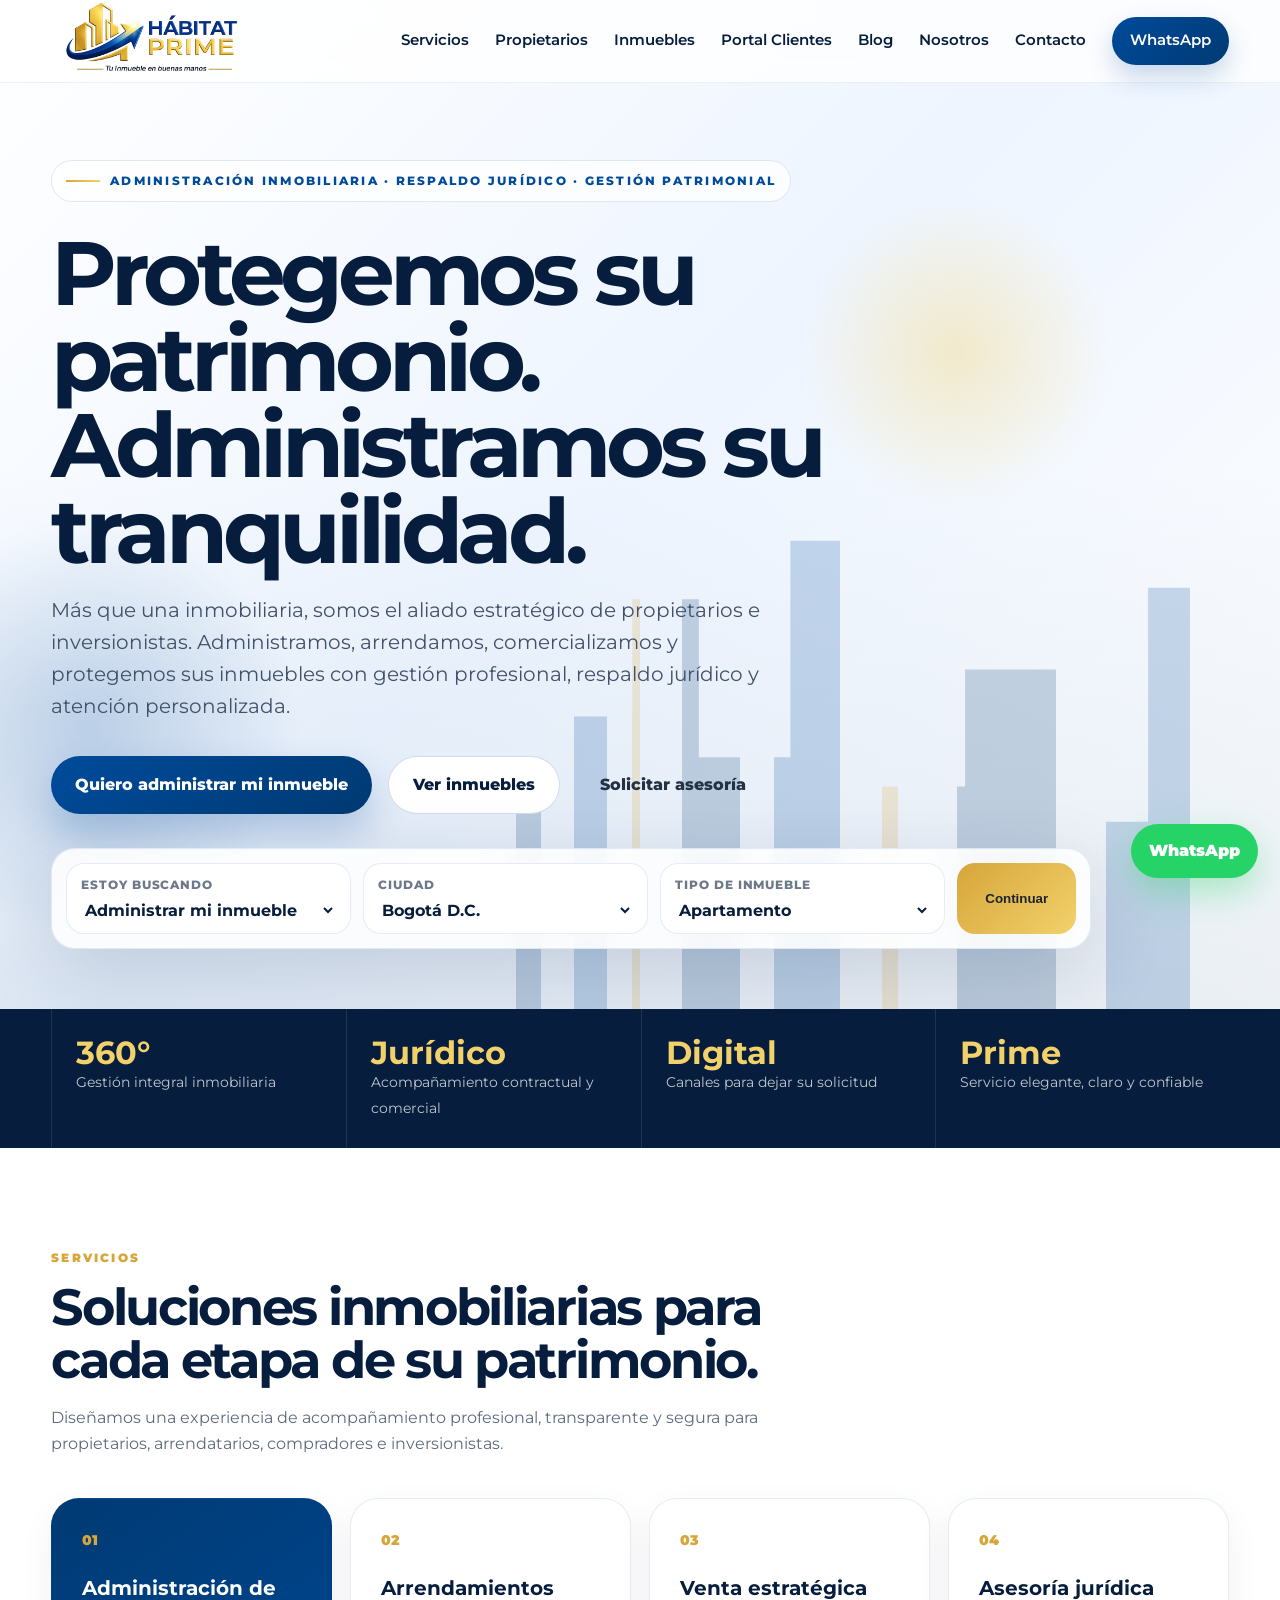
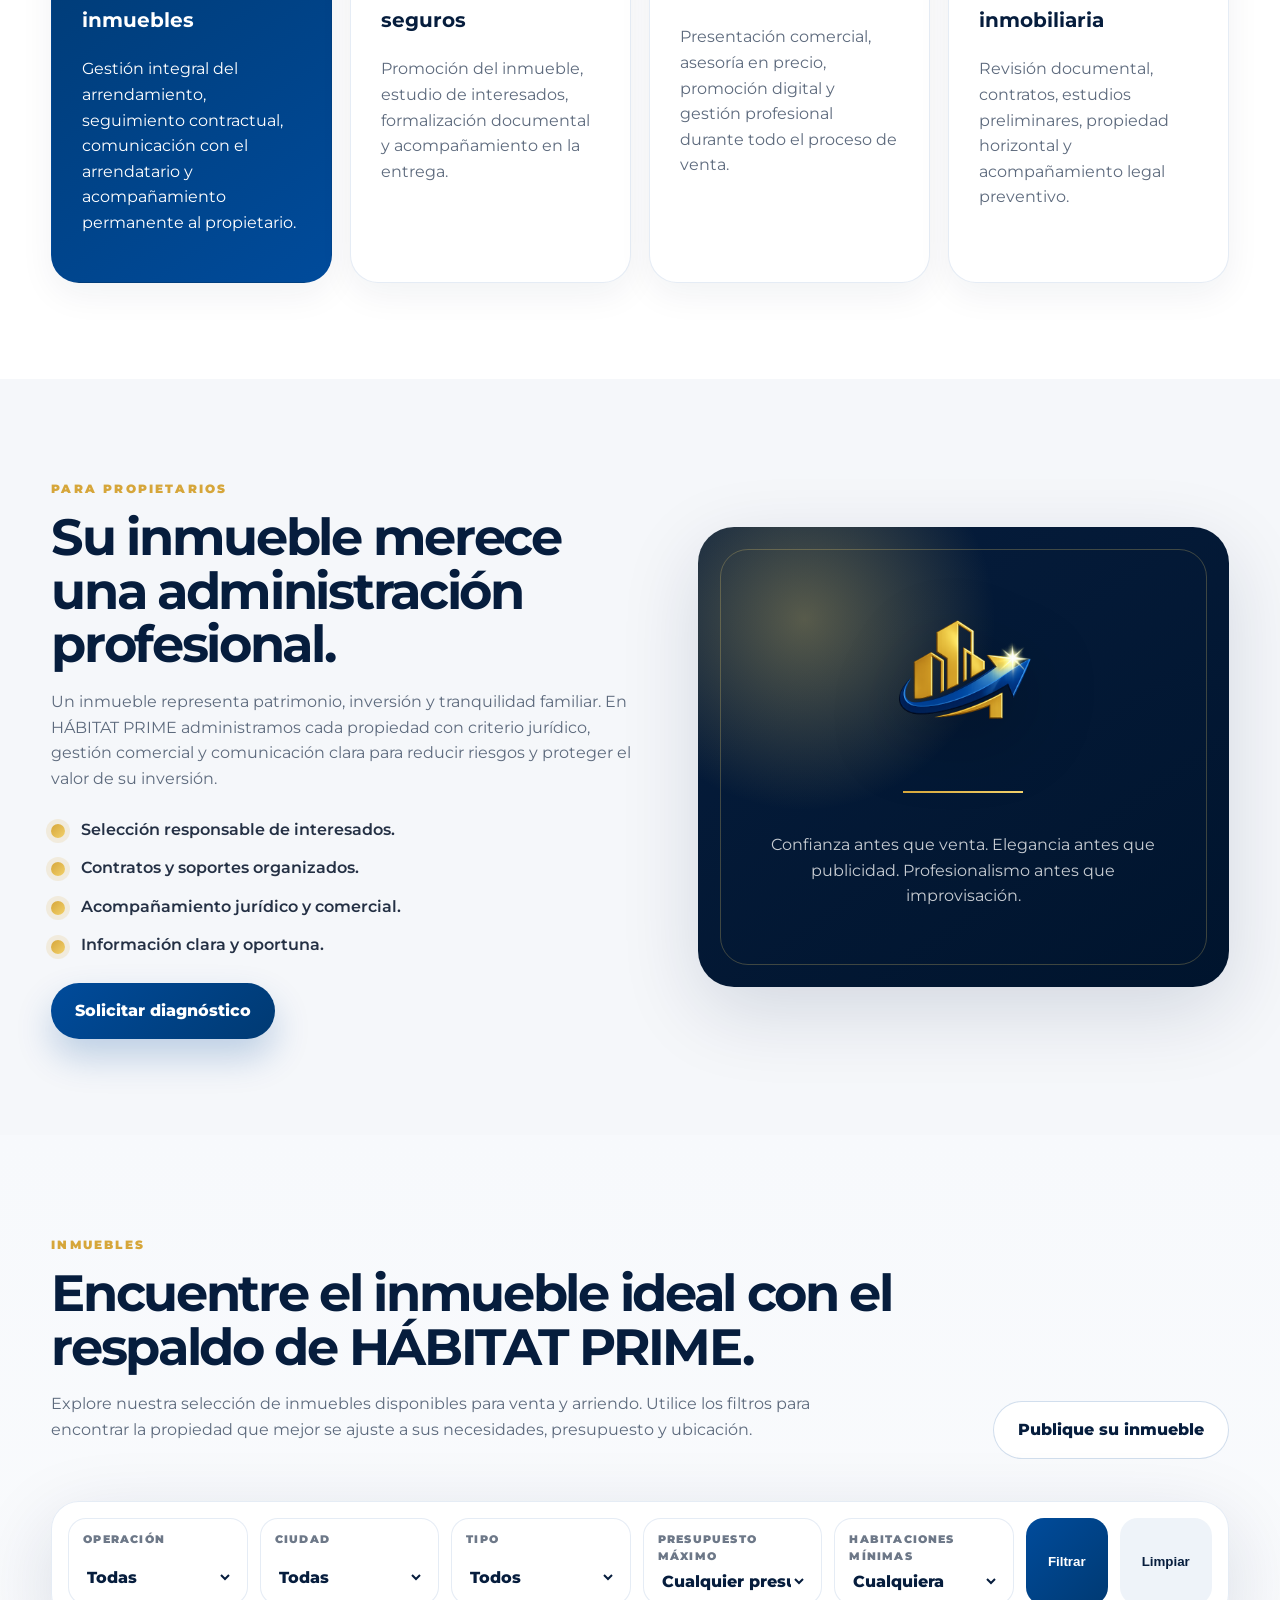
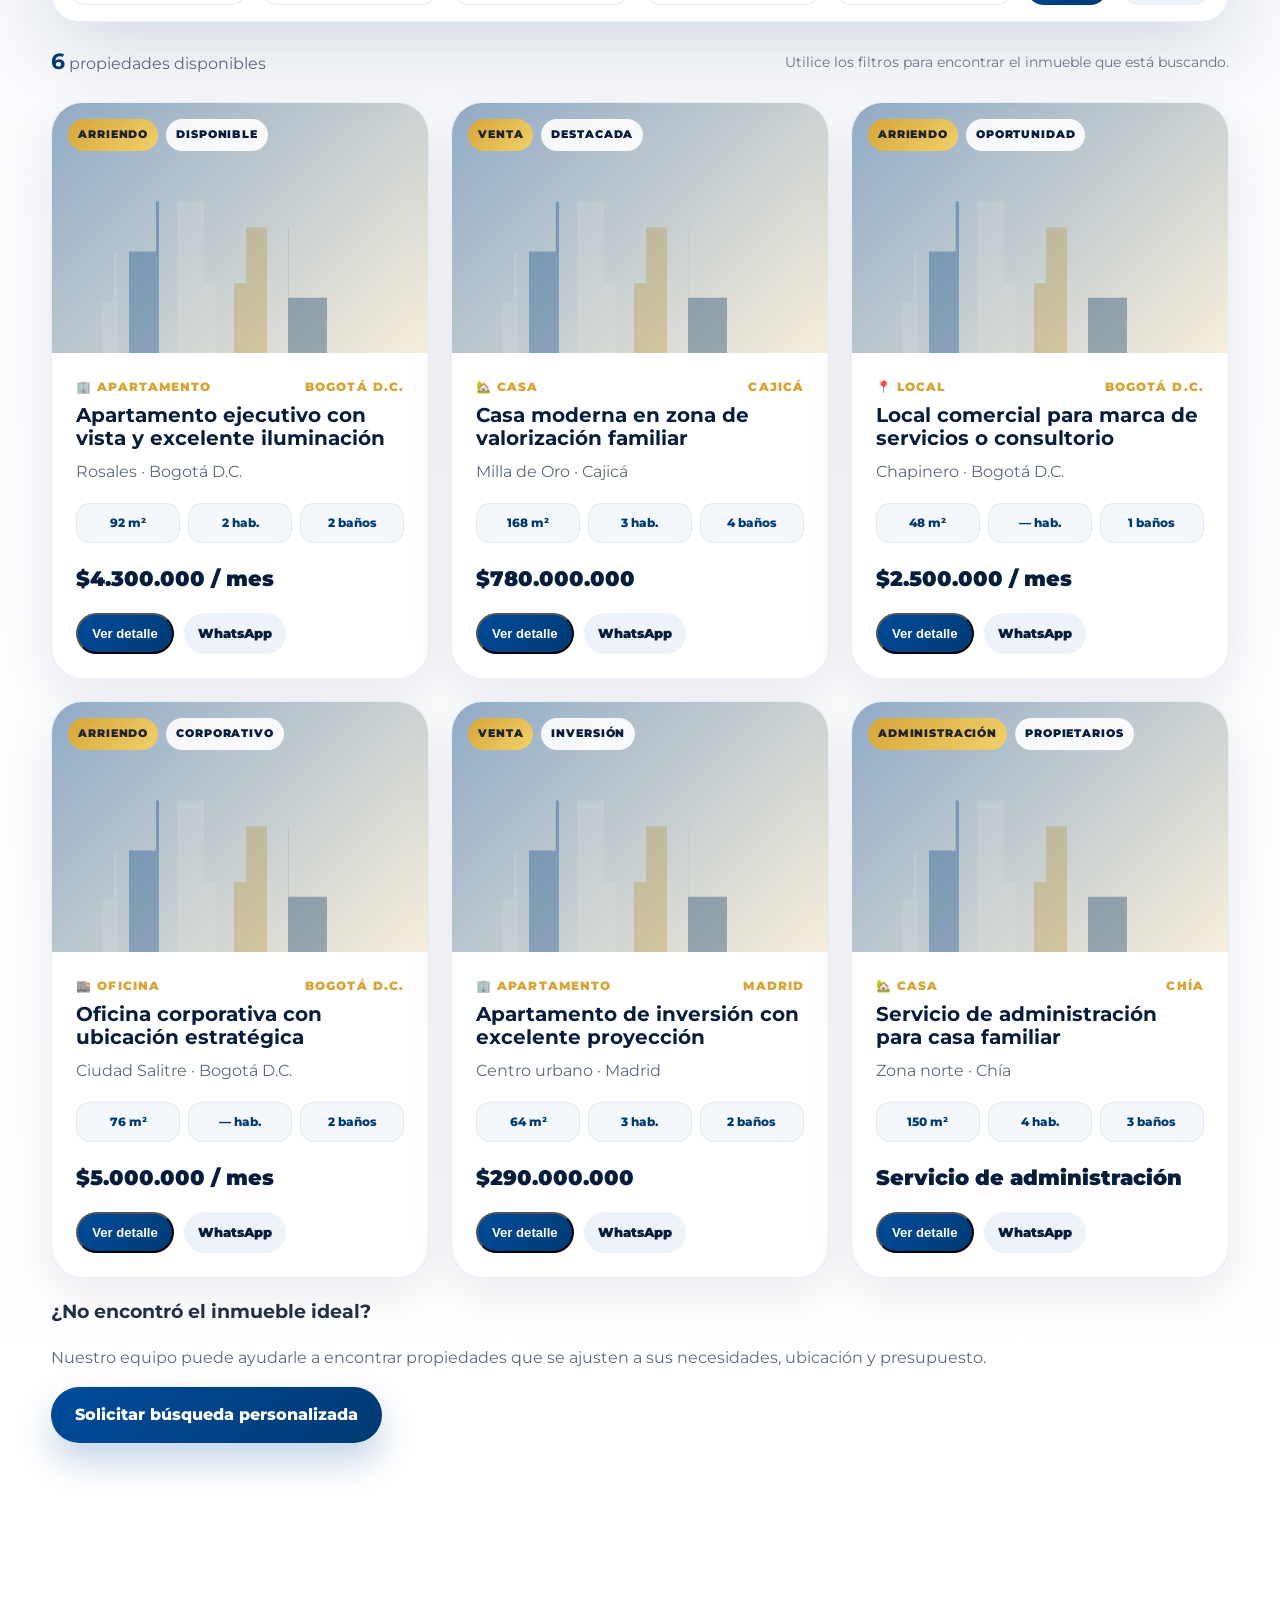
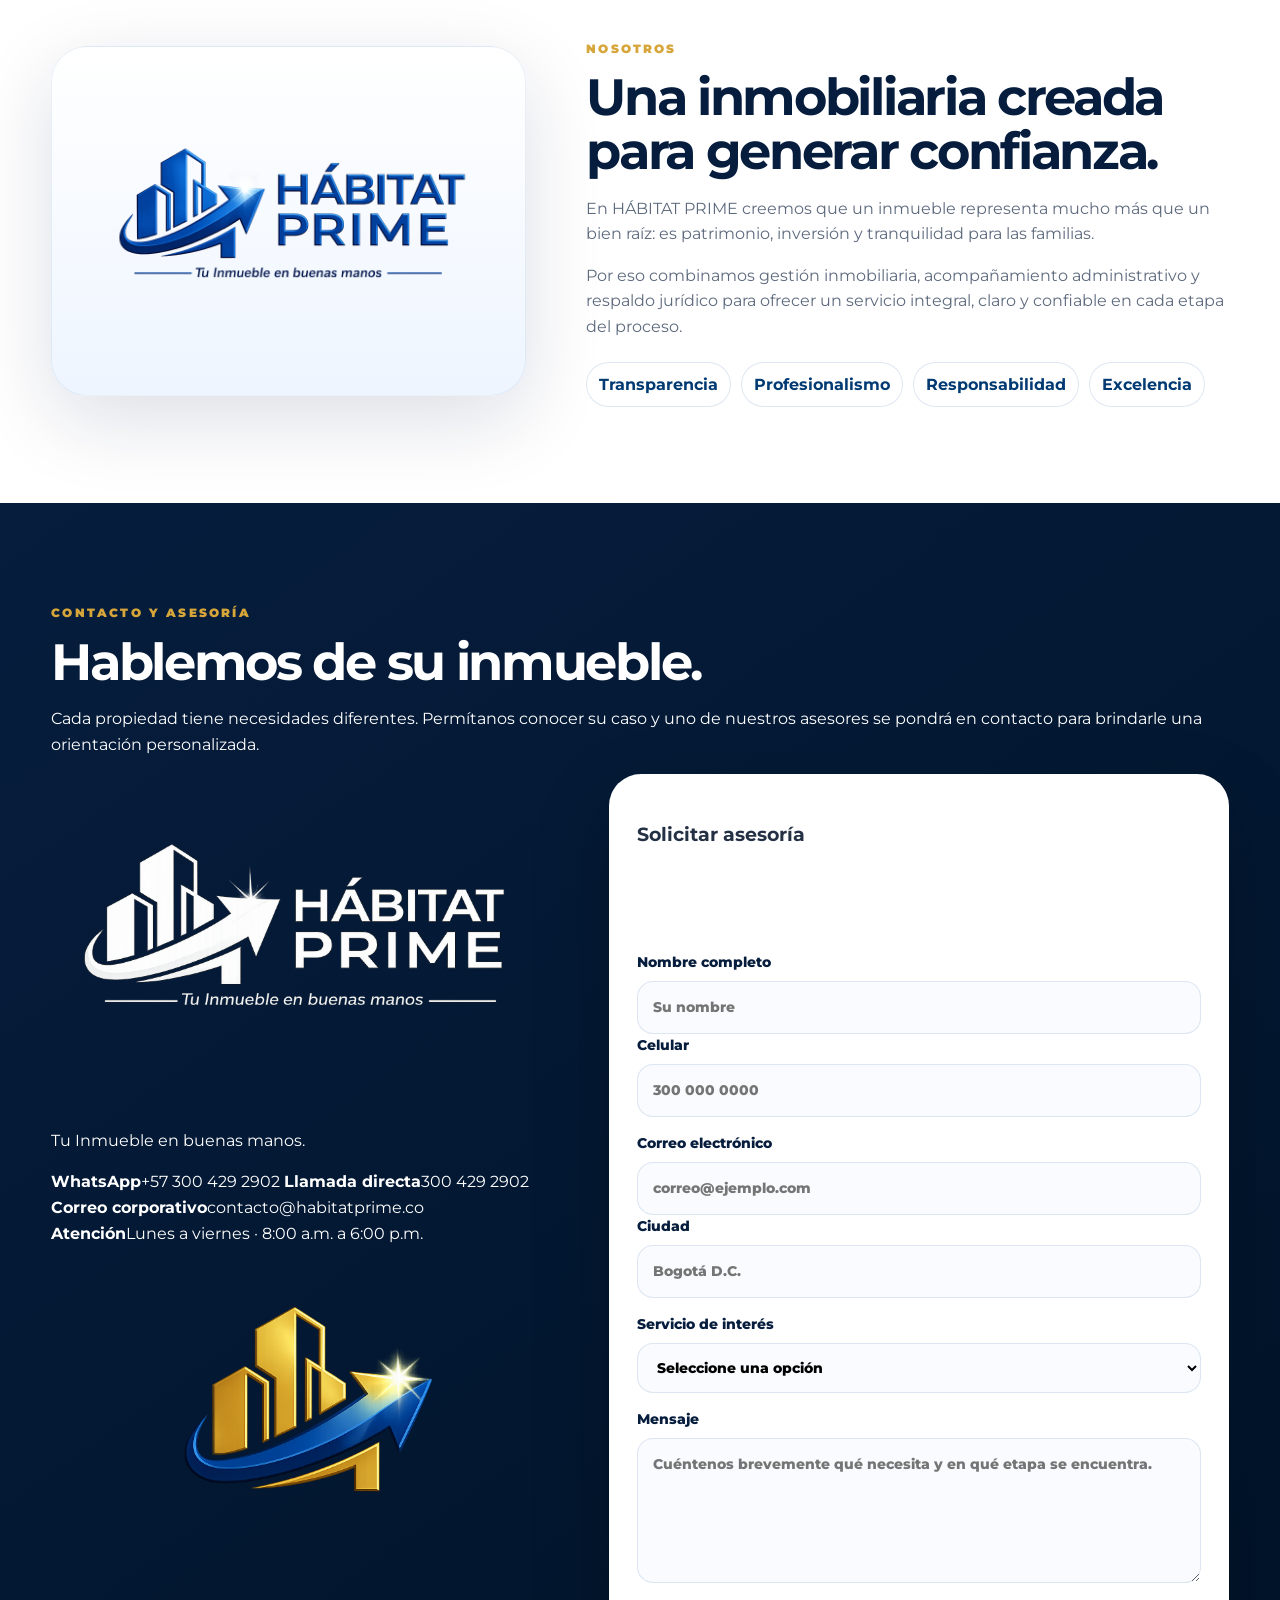
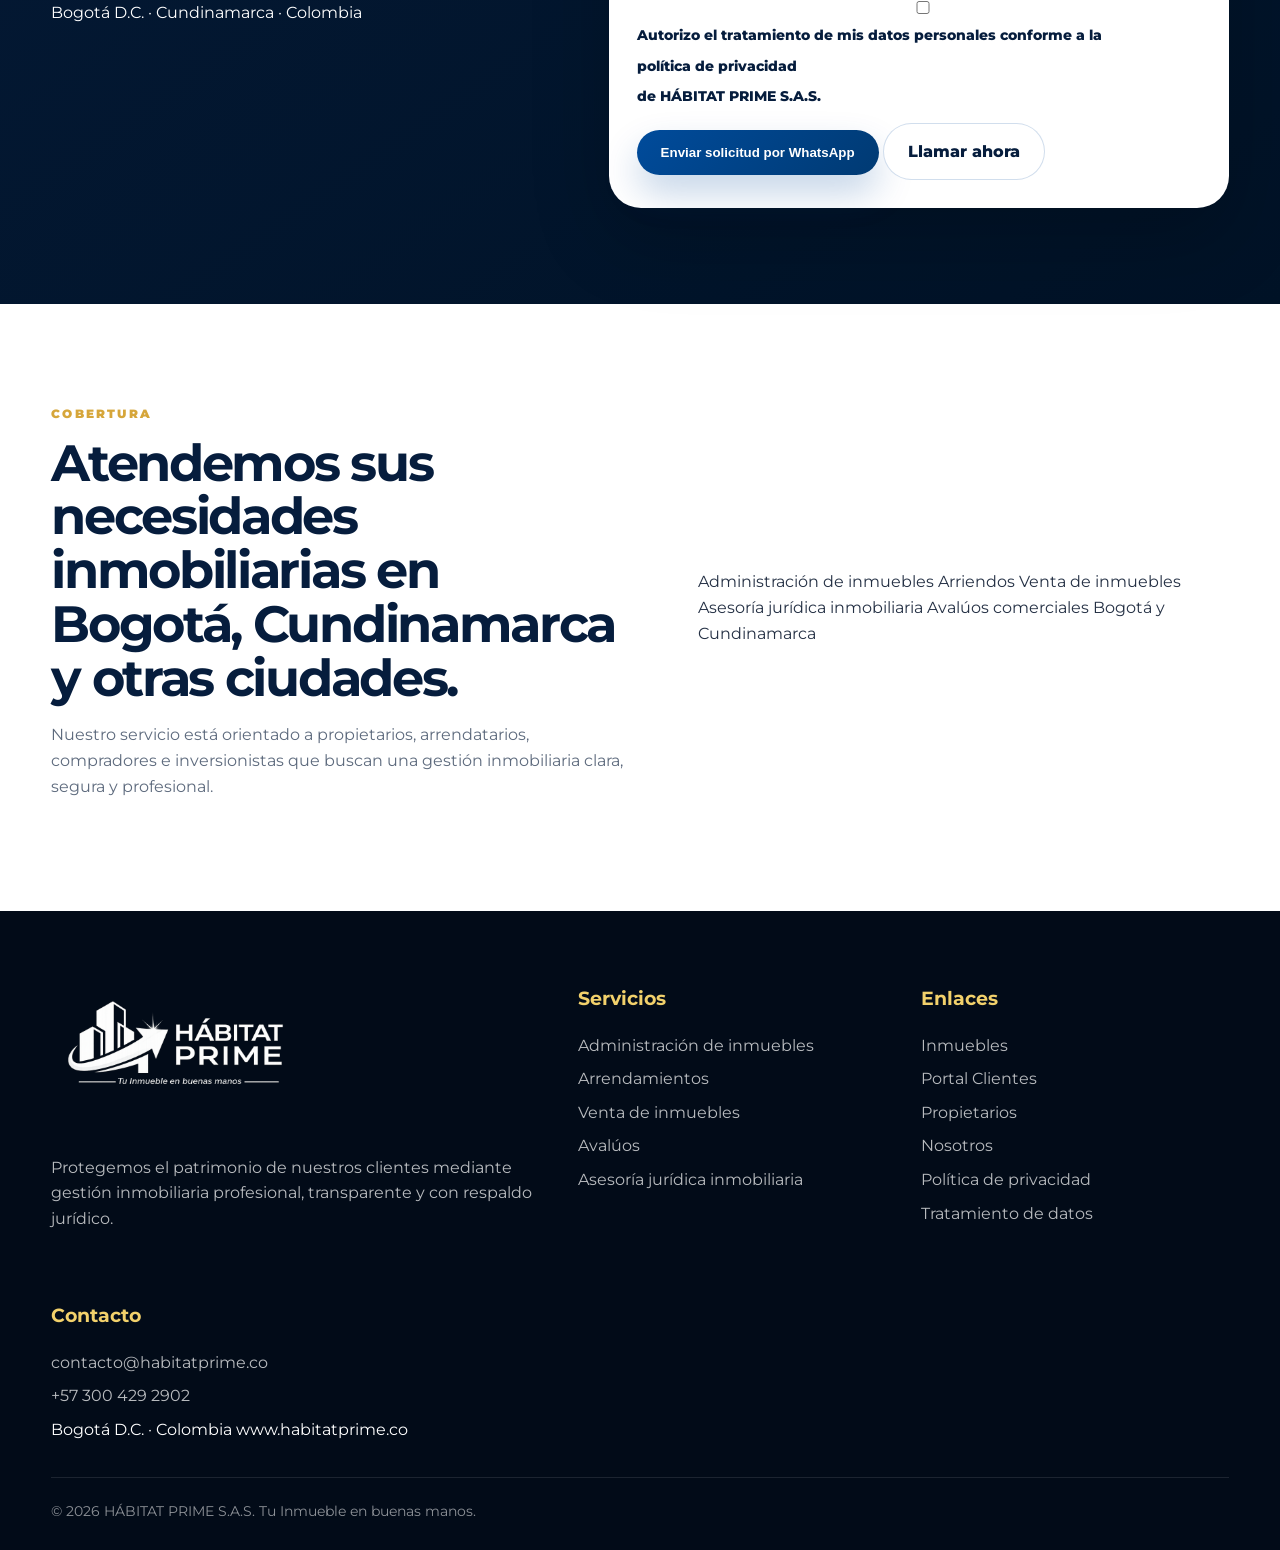
==== commit f0c60db3: "Corrige búsqueda de inmuebles y sustituye portal de demostración por atención comercial" ====
--- a/index.html
+++ b/index.html
@@ -103,20 +103,20 @@
           <a class="btn btn-ghost" href="#contacto">Solicitar asesoría</a>
         </div>
 
-        <form class="search-card" aria-label="Buscador inicial de inmuebles" onsubmit="event.preventDefault(); window.location.hash='inmuebles';">
+        <form class="search-card" aria-label="Buscador inicial de inmuebles" id="quickSearchForm">
           <label>
             <span>Estoy buscando</span>
-            <select aria-label="Tipo de búsqueda">
-              <option>Administrar mi inmueble</option>
-              <option>Arrendar</option>
-              <option>Comprar</option>
-              <option>Vender</option>
+            <select name="intencion" aria-label="Tipo de búsqueda">
+              <option value="Administración">Administrar mi inmueble</option>
+              <option value="Arriendo">Arrendar</option>
+              <option value="Venta">Comprar</option>
+              <option value="Vender">Vender</option>
             </select>
           </label>
 
           <label>
             <span>Ciudad</span>
-            <select aria-label="Ciudad">
+            <select name="ciudad" aria-label="Ciudad">
               <option>Bogotá D.C.</option>
               <option>Cundinamarca</option>
               <option>Otra ciudad</option>
@@ -125,7 +125,7 @@
 
           <label>
             <span>Tipo de inmueble</span>
-            <select aria-label="Tipo de inmueble">
+            <select name="tipo" aria-label="Tipo de inmueble">
               <option>Apartamento</option>
               <option>Casa</option>
               <option>Local</option>
@@ -134,7 +134,7 @@
             </select>
           </label>
 
-          <button type="submit">Buscar</button>
+          <button type="submit">Continuar</button>
         </form>
       </div>
     </section>
@@ -142,8 +142,8 @@
     <section class="trust-band" aria-label="Indicadores de confianza">
       <div class="wrap trust-grid">
         <article><strong>360°</strong><span>Gestión integral inmobiliaria</span></article>
-        <article><strong>100%</strong><span>Respaldo jurídico y comercial</span></article>
-        <article><strong>24/7</strong><span>Canales digitales de contacto</span></article>
+        <article><strong>Jurídico</strong><span>Acompañamiento contractual y comercial</span></article>
+        <article><strong>Digital</strong><span>Canales para dejar su solicitud</span></article>
         <article><strong>Prime</strong><span>Servicio elegante, claro y confiable</span></article>
       </div>
     </section>
@@ -237,6 +237,7 @@
             <select name="ciudad">
               <option value="">Todas</option>
               <option value="Bogotá D.C.">Bogotá D.C.</option>
+              <option value="Cundinamarca">Cundinamarca</option>
               <option value="Cajicá">Cajicá</option>
               <option value="Chía">Chía</option>
               <option value="Madrid">Madrid</option>
@@ -412,7 +413,7 @@
 
           <label class="check-line">
             <input type="checkbox" required />
-            Autorizo el tratamiento de mis datos personales conforme a la política de privacidad de HÁBITAT PRIME S.A.S.
+            Autorizo el tratamiento de mis datos personales conforme a la <a href="politica-privacidad.html" target="_blank" rel="noopener">política de privacidad</a> de HÁBITAT PRIME S.A.S.
           </label>
 
           <div class="form-actions">
@@ -448,11 +449,7 @@
       <div class="footer-brand">
         <img src="assets/img/logo-blanco.png" alt="HÁBITAT PRIME" />
         <p>Protegemos el patrimonio de nuestros clientes mediante gestión inmobiliaria profesional, transparente y con respaldo jurídico.</p>
-        <div class="footer-social">
-          <a href="#" aria-label="Instagram HÁBITAT PRIME">Instagram</a>
-          <a href="#" aria-label="Facebook HÁBITAT PRIME">Facebook</a>
-          <a href="#" aria-label="LinkedIn HÁBITAT PRIME">LinkedIn</a>
-        </div>
+
       </div>
 
       <div>
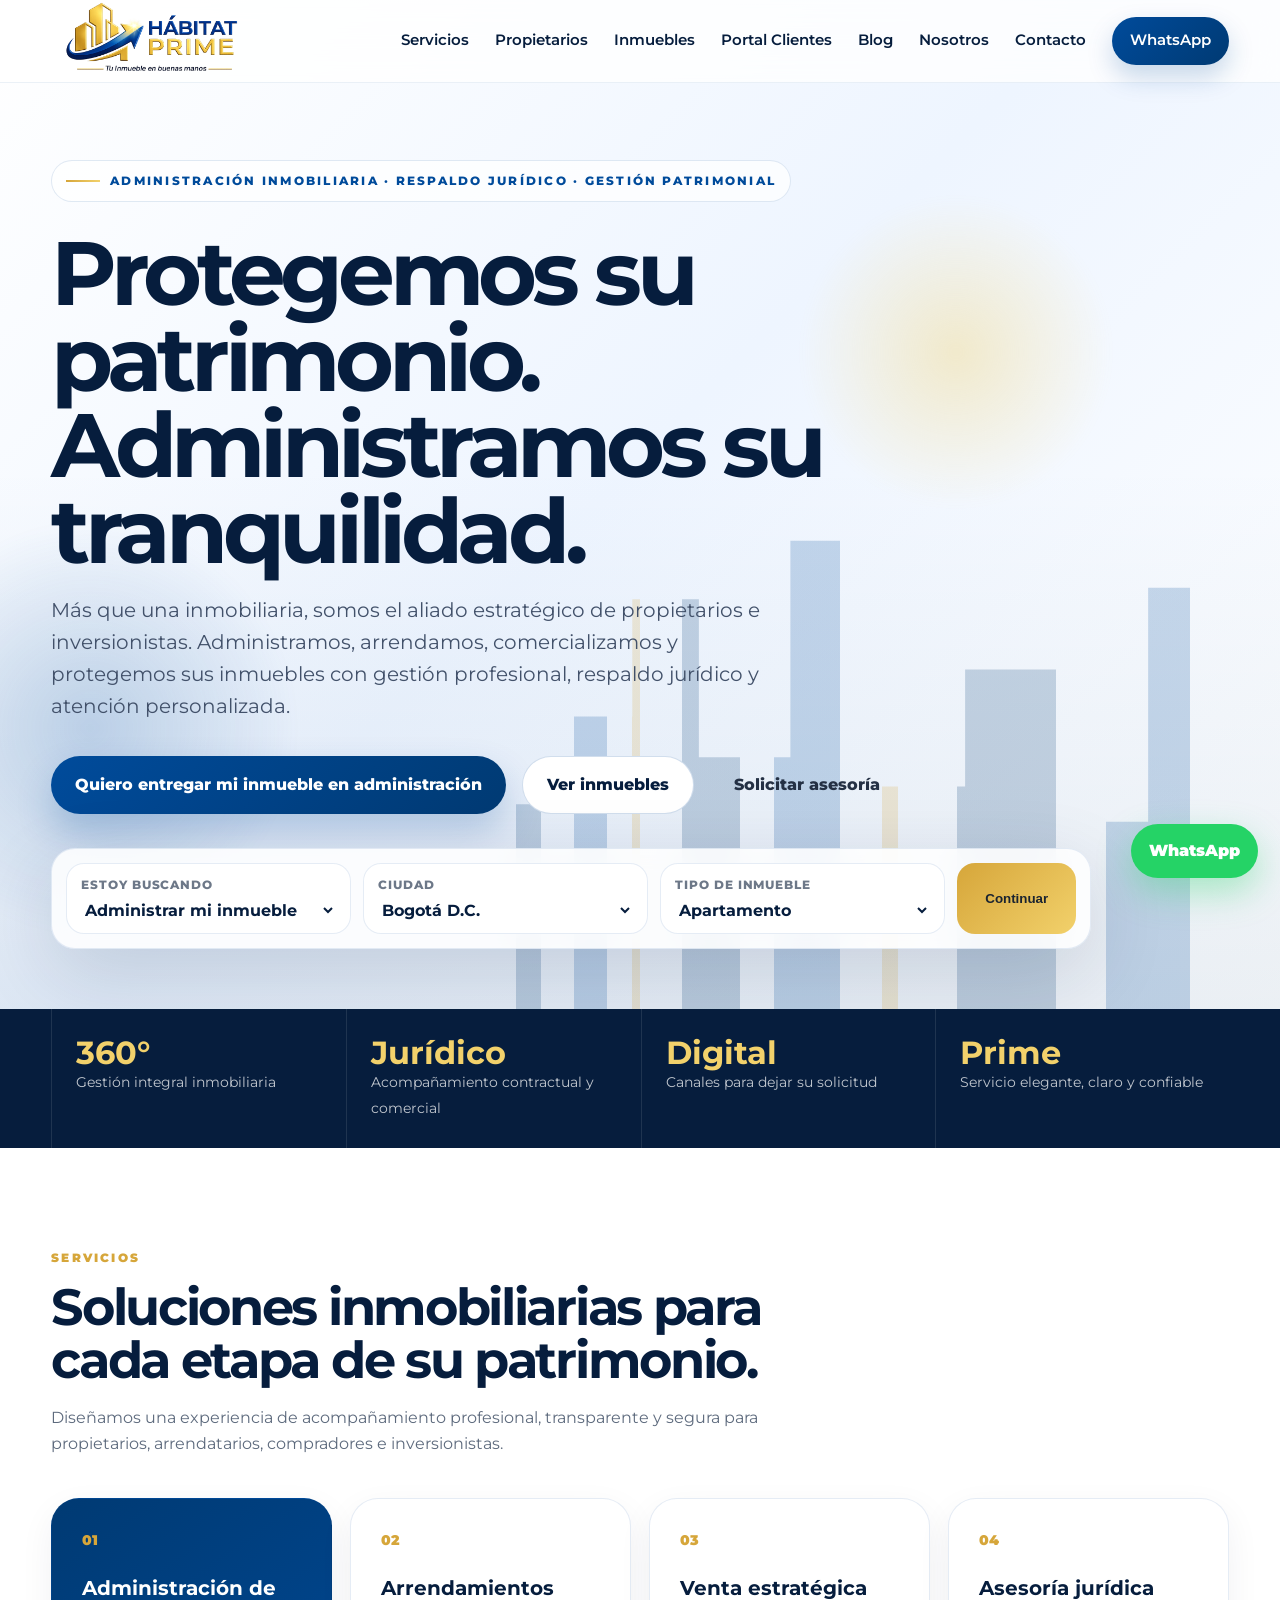
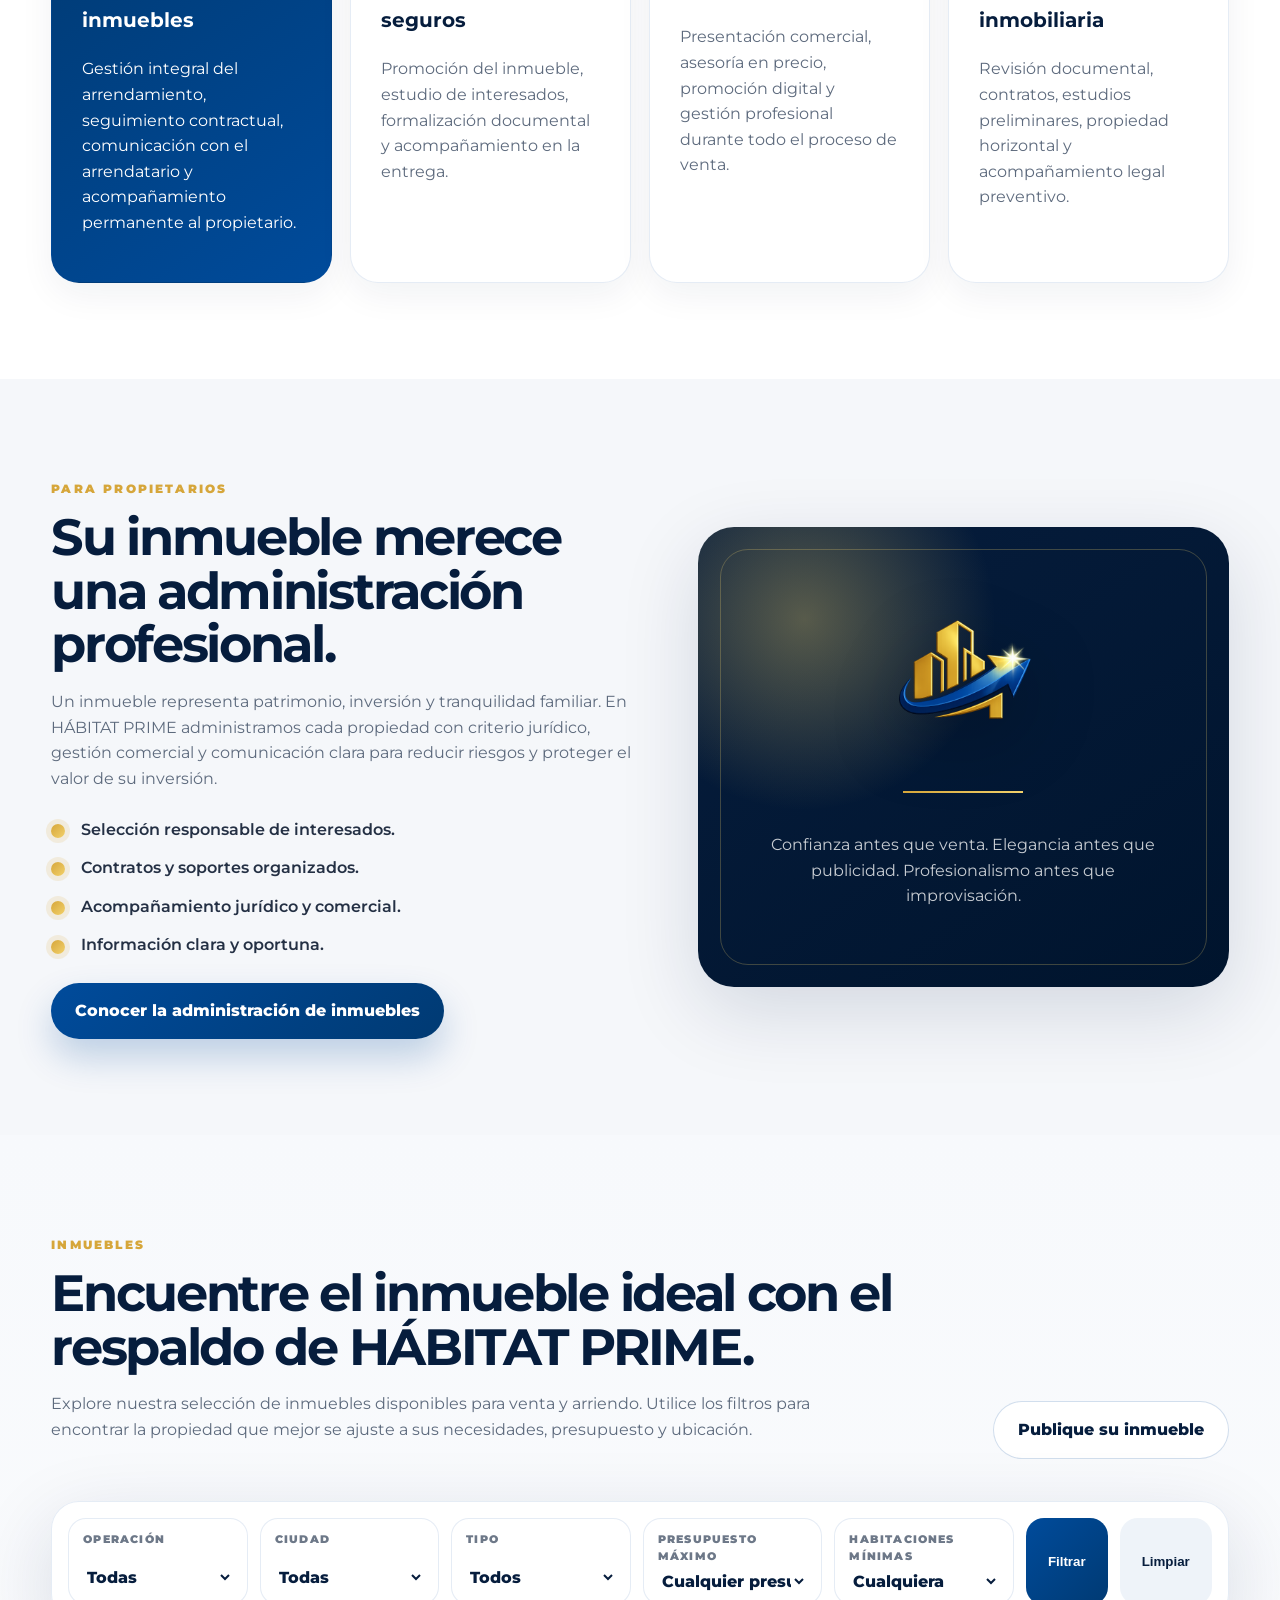
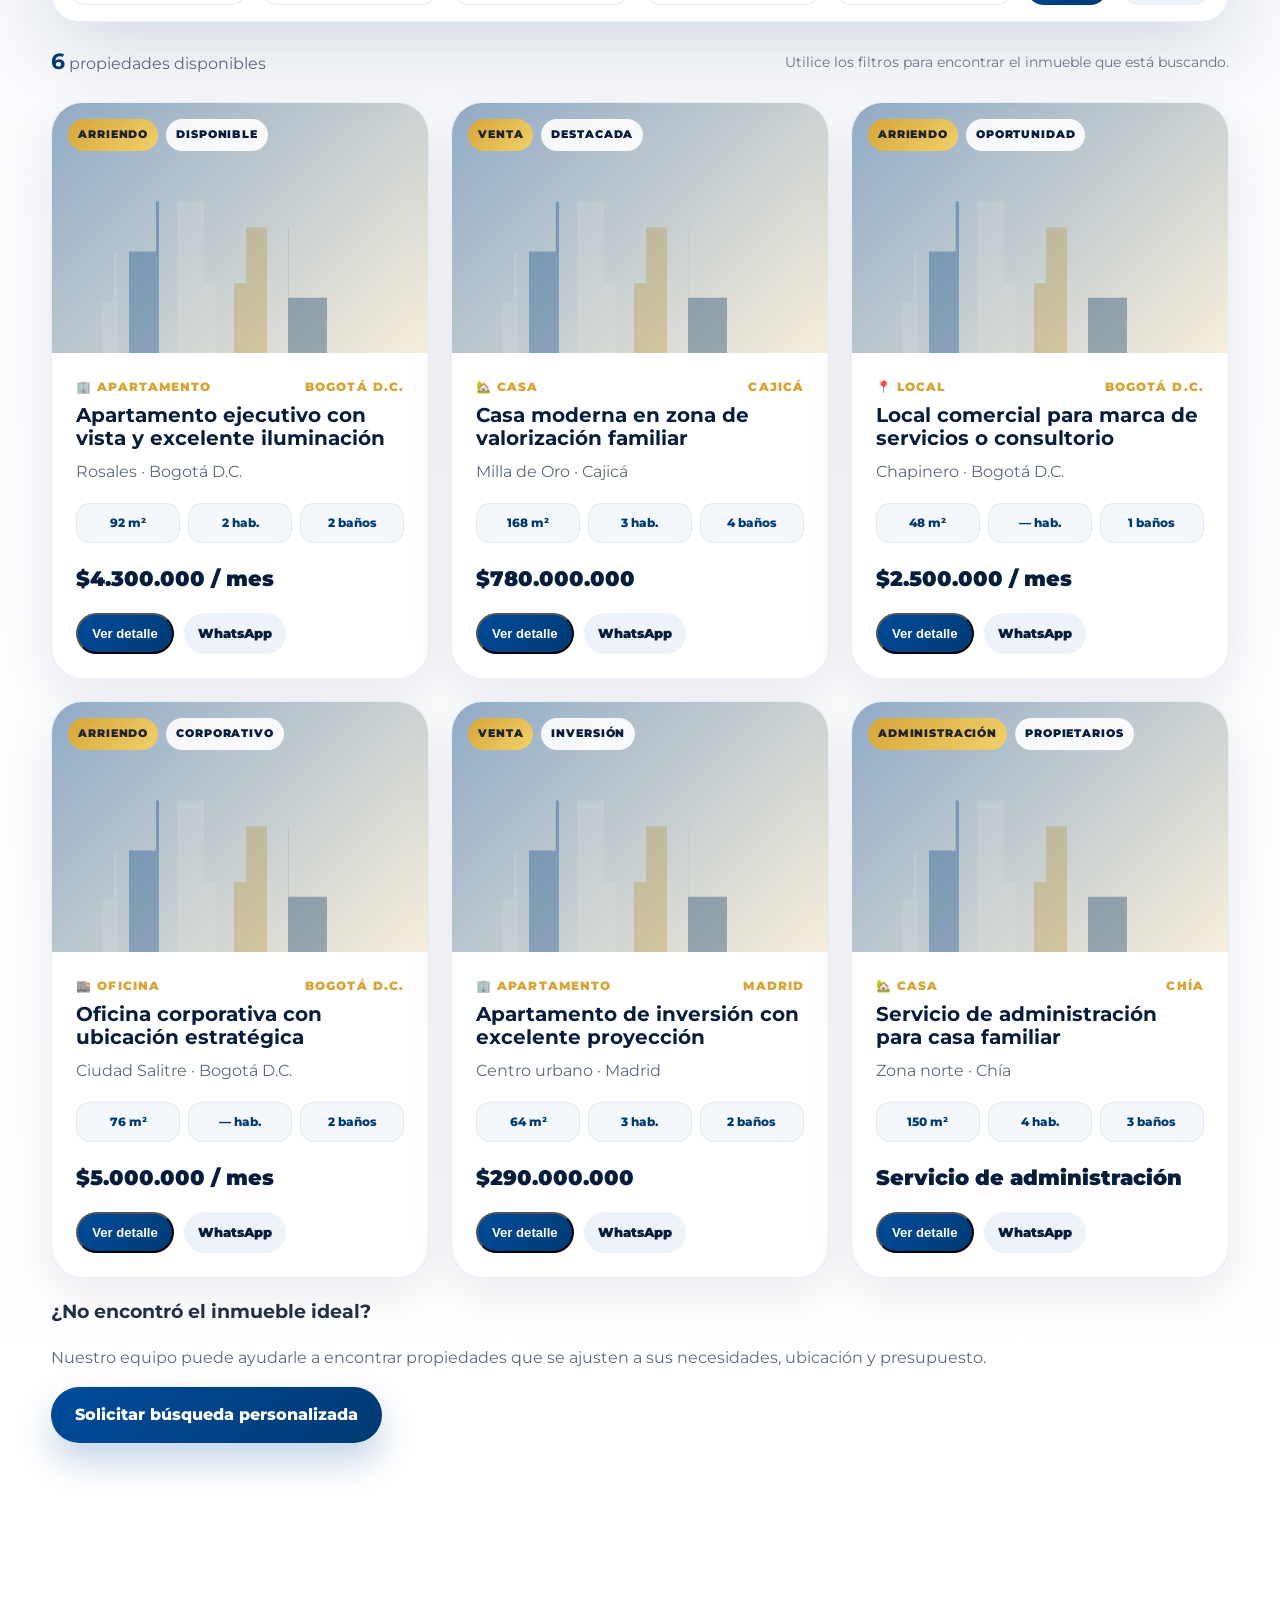
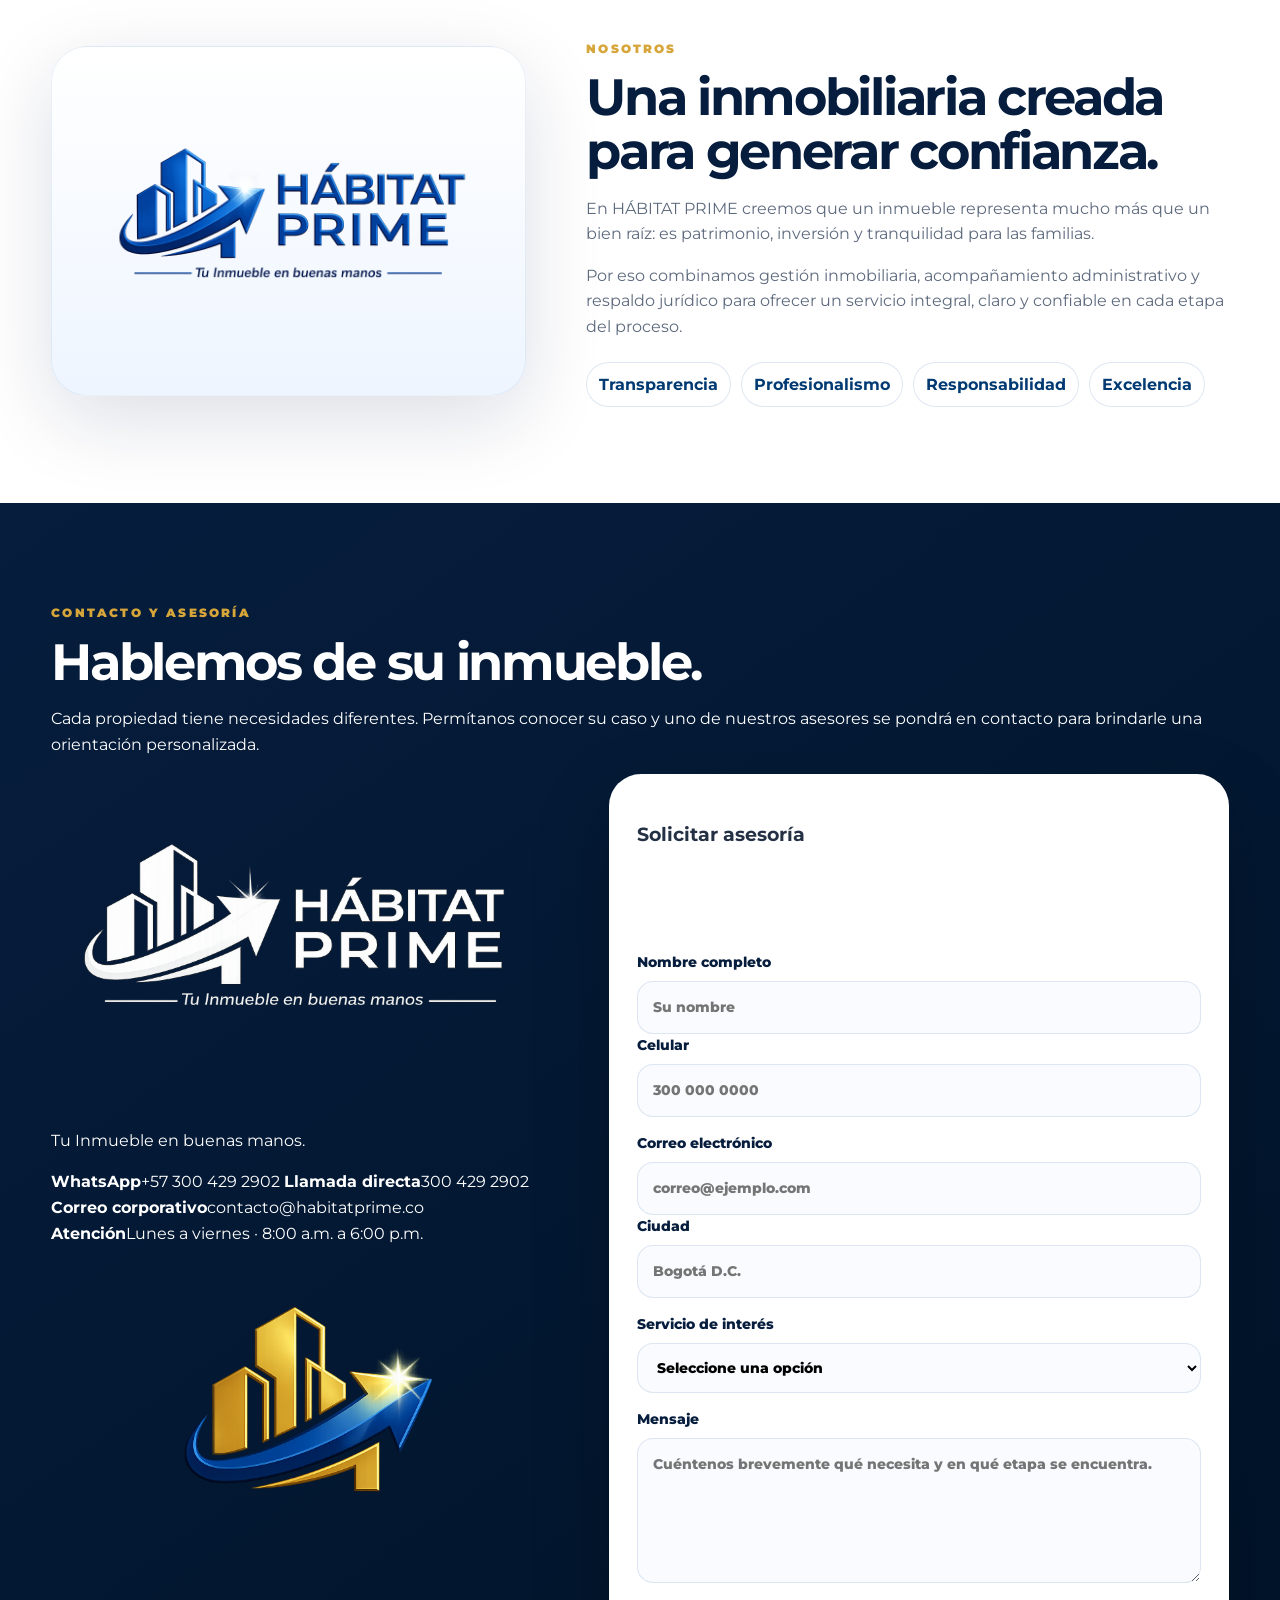
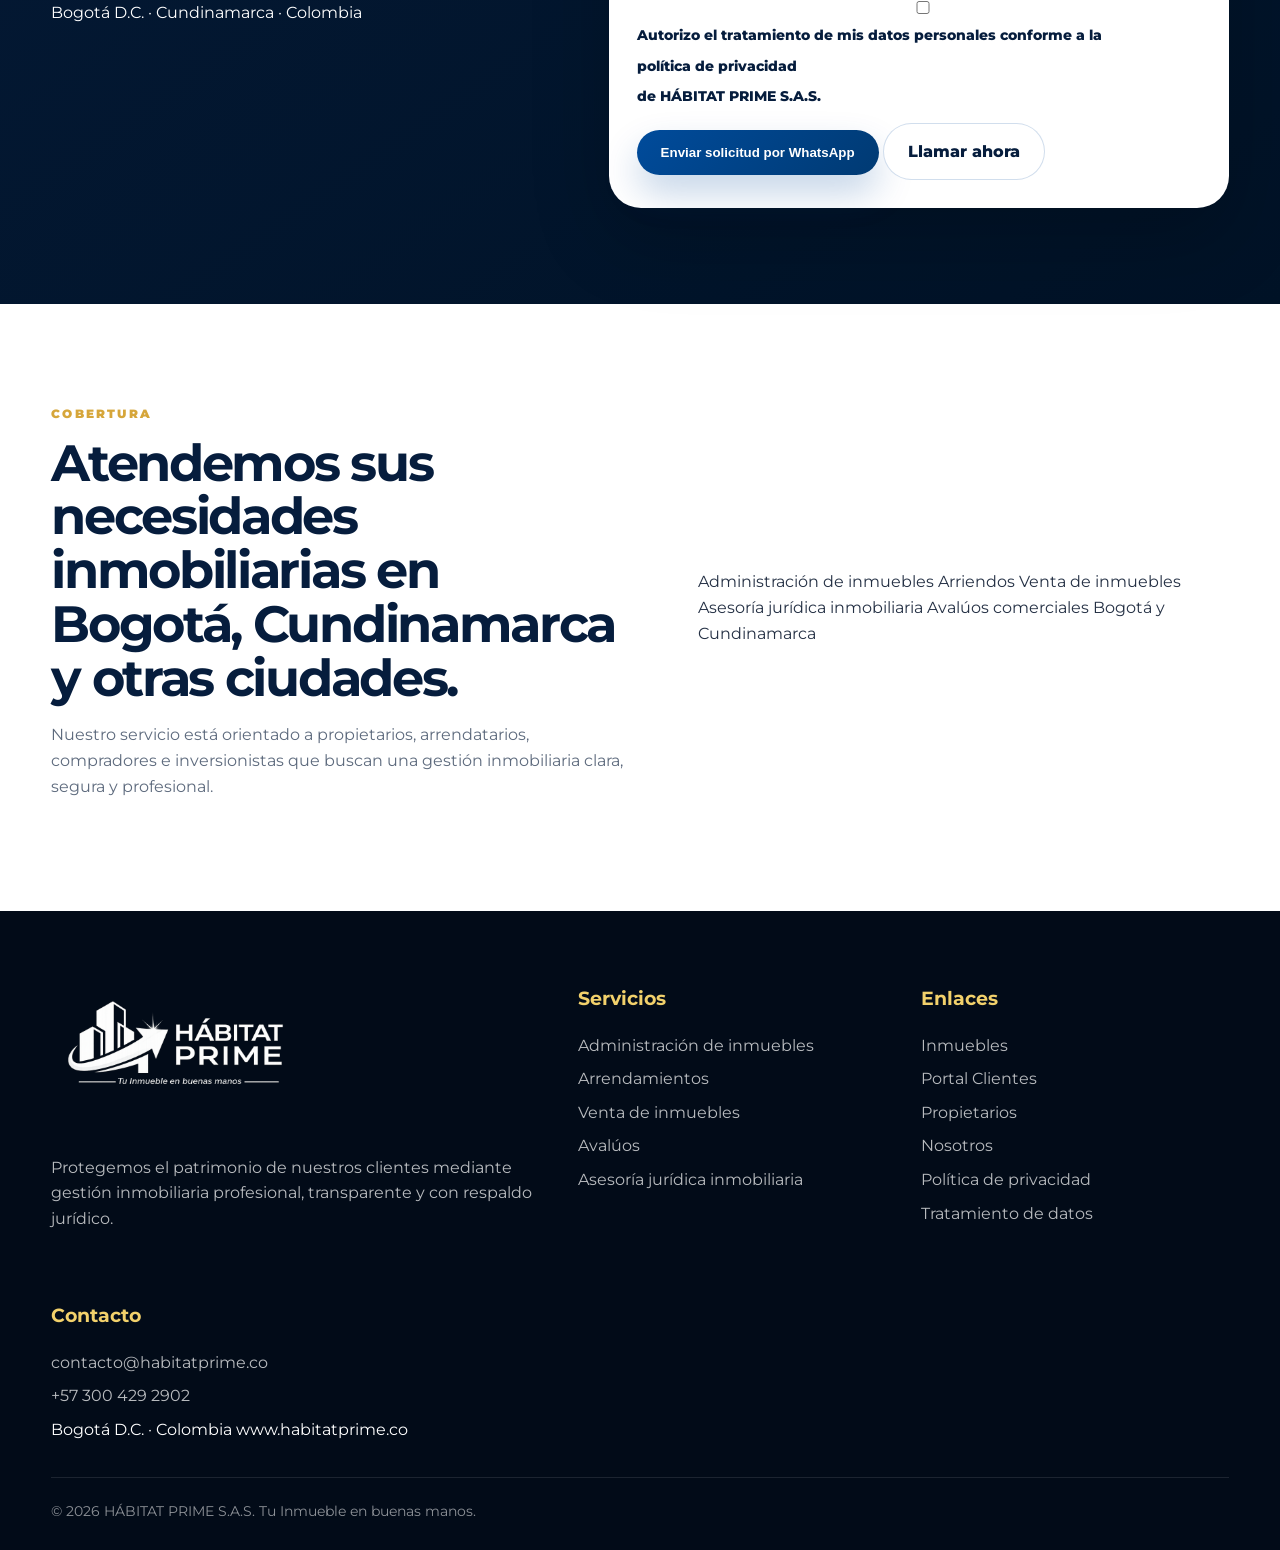
==== commit 6527e816: "Publica página de propietarios y consulta por WhatsApp sin video" ====
--- a/index.html
+++ b/index.html
@@ -71,7 +71,7 @@
 
       <div class="nav-links" data-menu>
         <a href="#servicios">Servicios</a>
-        <a href="#propietarios">Propietarios</a>
+        <a href="propietarios.html">Propietarios</a>
         <a href="#inmuebles">Inmuebles</a>
         <a href="portal.html">Portal Clientes</a>
         <a href="blog.html">Blog</a>
@@ -98,7 +98,7 @@
         <p>Más que una inmobiliaria, somos el aliado estratégico de propietarios e inversionistas. Administramos, arrendamos, comercializamos y protegemos sus inmuebles con gestión profesional, respaldo jurídico y atención personalizada.</p>
 
         <div class="hero-actions">
-          <a class="btn btn-primary" href="https://wa.me/573004292902?text=Hola%20H%C3%81BITAT%20PRIME%2C%20quiero%20administrar%20mi%20inmueble." target="_blank" rel="noopener">Quiero administrar mi inmueble</a>
+          <a class="btn btn-primary" href="propietarios.html">Quiero entregar mi inmueble en administración</a>
           <a class="btn btn-secondary" href="#inmuebles">Ver inmuebles</a>
           <a class="btn btn-ghost" href="#contacto">Solicitar asesoría</a>
         </div>
@@ -198,7 +198,7 @@
             <li>Información clara y oportuna.</li>
           </ul>
 
-          <a class="btn btn-primary" href="https://wa.me/573004292902?text=Hola%20H%C3%81BITAT%20PRIME%2C%20tengo%20un%20inmueble%20y%20quiero%20conocer%20el%20servicio%20de%20administraci%C3%B3n." target="_blank" rel="noopener">Solicitar diagnóstico</a>
+          <a class="btn btn-primary" href="propietarios.html">Conocer la administración de inmuebles</a>
         </div>
 
         <div class="premium-panel" aria-hidden="true">
@@ -465,7 +465,7 @@
         <h3>Enlaces</h3>
         <a href="#inmuebles">Inmuebles</a>
         <a href="portal.html">Portal Clientes</a>
-        <a href="#propietarios">Propietarios</a>
+        <a href="propietarios.html">Propietarios</a>
         <a href="#nosotros">Nosotros</a>
         <a href="politica-privacidad.html">Política de privacidad</a>
         <a href="tratamiento-datos.html">Tratamiento de datos</a>
@@ -488,7 +488,7 @@
 
   <a class="whatsapp-float" href="https://wa.me/573004292902?text=Hola%20H%C3%81BITAT%20PRIME%2C%20quiero%20recibir%20asesor%C3%ADa." target="_blank" rel="noopener" aria-label="Escribir por WhatsApp">WhatsApp</a>
 
-  <script src="assets/js/main.js"></script>
+  <script src="assets/js/main.js?v=20261110-1"></script>
 
   <script>
     (function () {
